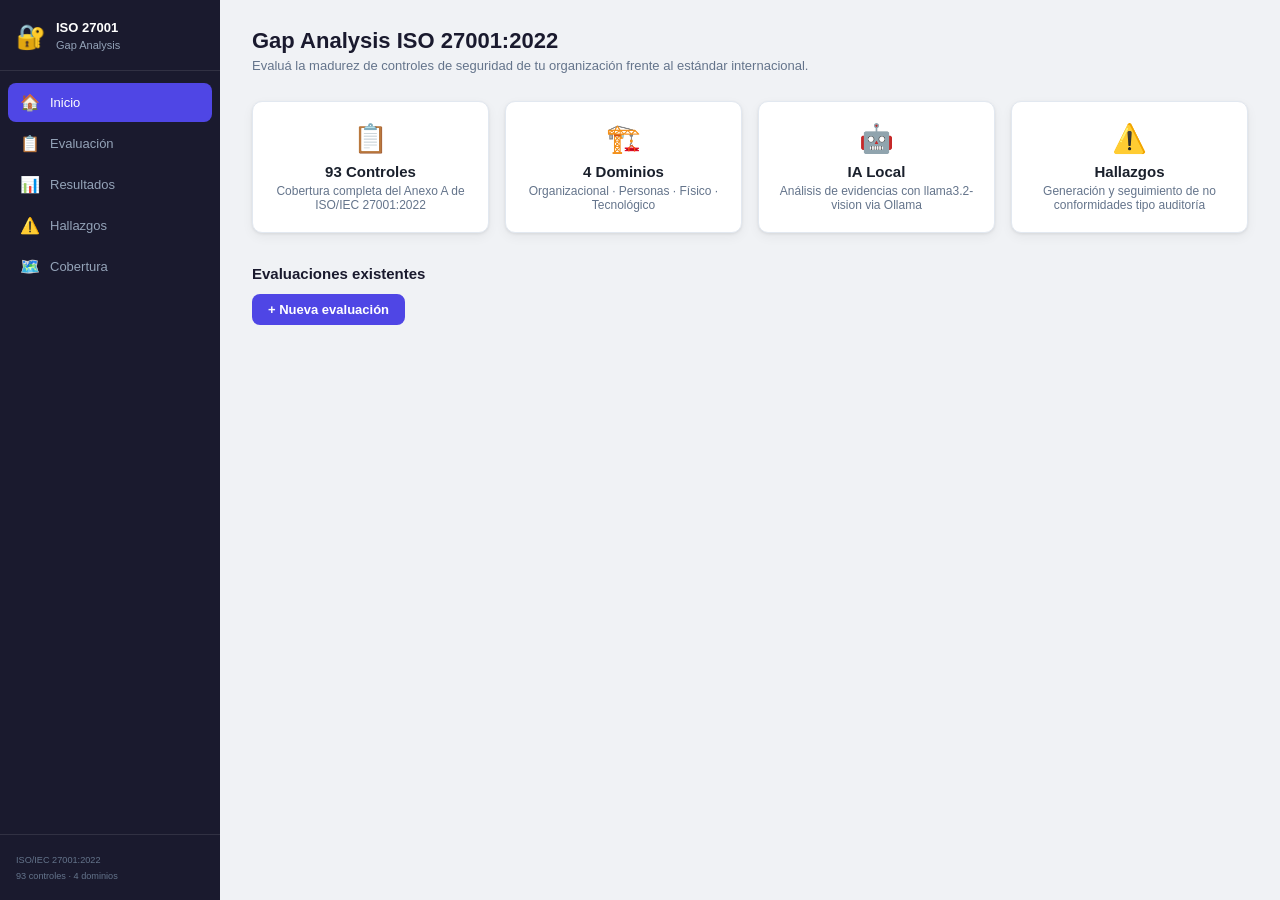
==== static/index.html @ 7e8574f6 "feat: ISO 27001 opcional, fix mapeo frameworks y evidencia_requerida PCI DSS - ISO 27001 ahora es op" ====
<!DOCTYPE html>
<html lang="es">
<head>
  <meta charset="UTF-8" />
  <meta name="viewport" content="width=device-width, initial-scale=1.0" />
  <title>ISO 27001:2022 Gap Analysis</title>
  <link rel="stylesheet" href="/static/css/style.css" />
  <script src="/static/js/chart.umd.min.js"></script>
</head>
<body>

<aside class="sidebar">
  <div class="sidebar-brand">
    <span class="brand-icon">🔐</span>
    <span class="brand-text">ISO 27001<br><small>Gap Analysis</small></span>
  </div>
  <nav class="sidebar-nav">
    <a href="#" class="nav-item active" data-view="home"><span class="nav-icon">🏠</span> Inicio</a>
    <a href="#" class="nav-item" data-view="evaluacion"><span class="nav-icon">📋</span> Evaluación</a>
    <a href="#" class="nav-item" data-view="stats"><span class="nav-icon">📊</span> Resultados</a>
    <a href="#" class="nav-item" data-view="hallazgos"><span class="nav-icon">⚠️</span> Hallazgos</a>
    <a href="#" class="nav-item" data-view="cobertura"><span class="nav-icon">🗺️</span> Cobertura</a>
  </nav>
  <div class="sidebar-footer">
    <small>ISO/IEC 27001:2022<br>93 controles · 4 dominios</small>
  </div>
</aside>

<main class="main">

  <!-- ── Home ─────────────────────────────────────────────────────────── -->
  <div id="view-home" class="view active">
    <div class="page-header">
      <h1>Gap Analysis ISO 27001:2022</h1>
      <p class="subtitle">Evaluá la madurez de controles de seguridad de tu organización frente al estándar internacional.</p>
    </div>
    <div class="card-row">
      <div class="info-card"><div class="info-icon">📋</div><div class="info-title">93 Controles</div><div class="info-desc">Cobertura completa del Anexo A de ISO/IEC 27001:2022</div></div>
      <div class="info-card"><div class="info-icon">🏗️</div><div class="info-title">4 Dominios</div><div class="info-desc">Organizacional · Personas · Físico · Tecnológico</div></div>
      <div class="info-card"><div class="info-icon">🤖</div><div class="info-title">IA Local</div><div class="info-desc">Análisis de evidencias con llama3.2-vision via Ollama</div></div>
      <div class="info-card"><div class="info-icon">⚠️</div><div class="info-title">Hallazgos</div><div class="info-desc">Generación y seguimiento de no conformidades tipo auditoría</div></div>
    </div>
    <div class="section-title">Evaluaciones existentes</div>
    <div id="lista-evaluaciones"></div>
    <button class="btn btn-primary" id="btn-nueva">+ Nueva evaluación</button>

    <div id="modal-nueva" class="modal hidden">
      <div class="modal-box">
        <h2>Nueva evaluación</h2>
        <label>Nombre de la evaluación</label>
        <input type="text" id="inp-nombre" placeholder="Ej: Evaluación inicial Q1 2025" />
        <label>Empresa / Organización</label>
        <input type="text" id="inp-empresa" placeholder="Nombre de la empresa" />
        <label>Alcance (opcional)</label>
        <textarea id="inp-alcance" rows="2" placeholder="Ej: Infraestructura cloud y sistemas corporativos"></textarea>

        <label>Frameworks a auditar</label>
        <div class="fw-modal-grid" id="fw-modal-grid">
          <div class="fw-modal-card selected" data-fw="ISO27001">
            <span class="fw-modal-icon">📋</span>
            <span class="fw-modal-name">ISO 27001:2022</span>
            <span class="fw-modal-tag fw-modal-tag-opt">Opcional</span>
          </div>
          <div class="fw-modal-card" data-fw="A7777">
            <span class="fw-modal-icon">🏦</span>
            <span class="fw-modal-name">BCRA A 7777</span>
            <span class="fw-modal-tag fw-modal-tag-opt">Opcional</span>
          </div>
          <div class="fw-modal-card" data-fw="A7783">
            <span class="fw-modal-icon">🏦</span>
            <span class="fw-modal-name">BCRA A 7783</span>
            <span class="fw-modal-tag fw-modal-tag-opt">Opcional</span>
          </div>
          <div class="fw-modal-card" data-fw="PCI">
            <span class="fw-modal-icon">💳</span>
            <span class="fw-modal-name">PCI DSS v4.0</span>
            <span class="fw-modal-tag fw-modal-tag-opt">Opcional</span>
          </div>
        </div>
        <p class="fw-modal-hint">Seleccioná los frameworks que forman parte del alcance de la auditoría. Al menos uno debe estar seleccionado.</p>

        <div class="modal-actions">
          <button class="btn btn-secondary" id="btn-cancelar-modal">Cancelar</button>
          <button class="btn btn-primary" id="btn-crear">Crear</button>
        </div>
      </div>
    </div>
  </div>

  <!-- ── Evaluación ────────────────────────────────────────────────────── -->
  <div id="view-evaluacion" class="view">
    <div class="page-header row-between">
      <div>
        <h1 id="eval-titulo">Evaluación</h1>
        <p class="subtitle" id="eval-empresa"></p>
      </div>
      <div class="header-actions">
        <div class="progress-badge"><span id="progreso-pct">0%</span><span class="progress-label">completado</span></div>
        <button class="btn btn-success" id="btn-ver-stats">Ver resultados</button>
        <button class="btn btn-warning" id="btn-ver-hallazgos">⚠️ Hallazgos</button>
        <button class="btn btn-info" id="btn-ver-cobertura">🗺️ Cobertura</button>
        <button class="btn btn-outline" id="btn-pdf">📄 PDF</button>
      </div>
    </div>
    <div class="tab-bar" id="tab-bar"></div>
    <div id="controles-panel"></div>
  </div>

  <!-- ── Resultados ────────────────────────────────────────────────────── -->
  <div id="view-stats" class="view">
    <div class="page-header row-between">
      <div>
        <h1>Resultados — <span id="stats-titulo"></span></h1>
        <p class="subtitle" id="stats-empresa"></p>
      </div>
      <div class="header-actions">
        <button class="btn btn-outline" id="btn-pdf-stats">📄 PDF</button>
        <button class="btn btn-secondary" id="btn-back-eval">← Evaluación</button>
      </div>
    </div>
    <div class="stats-grid">
      <div class="stat-card accent-blue"><div class="stat-val" id="stat-madurez">—</div><div class="stat-lbl">Madurez global /5</div></div>
      <div class="stat-card accent-green"><div class="stat-val" id="stat-respondidos">—</div><div class="stat-lbl">Controles evaluados</div></div>
      <div class="stat-card accent-orange"><div class="stat-val" id="stat-brechas">—</div><div class="stat-lbl">Brechas identificadas</div></div>
      <div class="stat-card accent-purple"><div class="stat-val" id="stat-pct">—</div><div class="stat-lbl">% completitud</div></div>
    </div>
    <div class="charts-row">
      <div class="chart-card"><div class="chart-title">Madurez por dominio</div><canvas id="chart-radar"></canvas></div>
      <div class="chart-card"><div class="chart-title">Distribución por nivel</div><canvas id="chart-bar"></canvas></div>
    </div>
    <div class="section-title">Brechas críticas (madurez &lt; 3)</div>
    <div id="tabla-brechas"></div>
  </div>

  <!-- ── Hallazgos ─────────────────────────────────────────────────────── -->
  <div id="view-hallazgos" class="view">
    <div class="page-header row-between">
      <div>
        <h1>Hallazgos de Auditoría</h1>
        <p class="subtitle" id="hallazgos-empresa"></p>
      </div>
      <div class="header-actions">
        <button class="btn btn-secondary" id="btn-back-eval-h">← Evaluación</button>
      </div>
    </div>

    <!-- Filtros -->
    <div class="filtros-bar">
      <select id="filtro-estado" class="filtro-select">
        <option value="">Todos los estados</option>
        <option value="abierto">Abierto</option>
        <option value="en_proceso">En proceso</option>
        <option value="resuelto">Resuelto</option>
        <option value="verificado">Verificado</option>
      </select>
      <select id="filtro-severidad" class="filtro-select">
        <option value="">Todas las severidades</option>
        <option value="critica">Crítica</option>
        <option value="alta">Alta</option>
        <option value="media">Media</option>
        <option value="baja">Baja</option>
      </select>
      <div id="hallazgos-counters" class="counters-row"></div>
    </div>

    <div id="lista-hallazgos"></div>
  </div>

  <!-- ── Cobertura Multi-framework ─────────────────────────────────────── -->
  <div id="view-cobertura" class="view">
    <div class="page-header row-between">
      <div>
        <h1>Cobertura Multi-framework</h1>
        <p class="subtitle" id="cobertura-empresa">Seleccioná una evaluación para ver la cobertura estimada.</p>
      </div>
      <div class="header-actions">
        <button class="btn btn-secondary" id="btn-back-eval-cob">← Evaluación</button>
      </div>
    </div>

    <div id="cobertura-sin-eval" class="empty-state">
      <div class="empty-icon">🗺️</div>
      <div>Abrí una evaluación ISO 27001 primero para ver cómo se mapea a otros frameworks.</div>
    </div>

    <div id="cobertura-contenido" class="hidden">
      <!-- Selector de framework -->
      <div class="fw-selector">
        <button class="btn btn-fw active" data-fw="A7777" onclick="seleccionarFramework('A7777')">
          🏦 BCRA A 7777
        </button>
        <button class="btn btn-fw" data-fw="A7783" onclick="seleccionarFramework('A7783')">
          🏦 BCRA A 7783
        </button>
        <button class="btn btn-fw" data-fw="PCI" onclick="seleccionarFramework('PCI')">
          💳 PCI DSS v4.0
        </button>
      </div>

      <!-- Resumen de cobertura -->
      <div class="cobertura-resumen" id="cobertura-resumen"></div>

      <!-- Tabla de controles por dominio -->
      <div id="cobertura-dominios"></div>
    </div>
  </div>

</main>

<!-- Modal Hallazgo -->
<div id="modal-hallazgo" class="modal hidden">
  <div class="modal-box modal-lg">
    <h2 id="modal-hallazgo-titulo">Hallazgo de Auditoría</h2>
    <input type="hidden" id="h-id" />
    <input type="hidden" id="h-eval-id" />
    <input type="hidden" id="h-ctrl-id" />
    <input type="hidden" id="h-ev-id" />

    <div class="form-row">
      <div class="form-col">
        <label>Control</label>
        <input type="text" id="h-control" readonly class="input-readonly" />
      </div>
      <div class="form-col">
        <label>Framework</label>
        <input type="text" id="h-framework" value="ISO27001" readonly class="input-readonly" />
      </div>
    </div>

    <div class="form-row">
      <div class="form-col">
        <label>Tipo</label>
        <select id="h-tipo">
          <option value="no_conformidad">No Conformidad</option>
          <option value="observacion">Observación</option>
          <option value="oportunidad">Oportunidad de mejora</option>
        </select>
      </div>
      <div class="form-col">
        <label>Severidad</label>
        <select id="h-severidad">
          <option value="critica">🔴 Crítica</option>
          <option value="alta">🟠 Alta</option>
          <option value="media" selected>🟡 Media</option>
          <option value="baja">🟢 Baja</option>
        </select>
      </div>
      <div class="form-col">
        <label>Estado</label>
        <select id="h-estado">
          <option value="abierto">Abierto</option>
          <option value="en_proceso">En proceso</option>
          <option value="resuelto">Resuelto</option>
          <option value="verificado">Verificado</option>
        </select>
      </div>
    </div>

    <label>Título del hallazgo</label>
    <input type="text" id="h-titulo" placeholder="Ej: Ausencia de política de control de acceso documentada" />

    <label>Descripción detallada</label>
    <textarea id="h-descripcion" rows="3" placeholder="Descripción del hallazgo para el informe de auditoría..."></textarea>

    <div class="section-divider">Asignación y plan de acción</div>

    <div class="form-row">
      <div class="form-col">
        <label>Responsable</label>
        <input type="text" id="h-resp-nombre" placeholder="Nombre y apellido" />
      </div>
      <div class="form-col">
        <label>Email</label>
        <input type="email" id="h-resp-email" placeholder="responsable@empresa.com" />
      </div>
      <div class="form-col">
        <label>Fecha límite</label>
        <input type="date" id="h-fecha" />
      </div>
    </div>

    <label>Plan de acción</label>
    <textarea id="h-plan" rows="3" placeholder="Describí los pasos concretos para remediar este hallazgo..."></textarea>

    <div class="modal-actions">
      <button class="btn btn-secondary" id="btn-cancel-hallazgo">Cancelar</button>
      <button class="btn btn-primary" id="btn-save-hallazgo">Guardar hallazgo</button>
    </div>
  </div>
</div>

<script src="/static/js/app.js"></script>
<script src="/static/js/hallazgos.js"></script>
<script src="/static/js/evidencias.js"></script>
<script src="/static/js/cobertura.js"></script>
</body>
</html>
---- static/css/style.css ----
/* ── Utilities ────────────────────────────────────────────────────── */
.hidden { display: none !important; }

/* ── Reset & base ─────────────────────────────────────────────────── */
*, *::before, *::after { box-sizing: border-box; margin: 0; padding: 0; }

:root {
  --sidebar-w: 220px;
  --bg: #f0f2f5;
  --surface: #ffffff;
  --surface2: #f8f9fa;
  --border: #e2e8f0;
  --text: #1a202c;
  --text-muted: #64748b;
  --primary: #1a1a2e;
  --primary-light: #16213e;
  --accent: #4f46e5;
  --accent-hover: #4338ca;
  --success: #059669;
  --warning: #d97706;
  --danger: #dc2626;
  --radius: 10px;
  --shadow: 0 1px 3px rgba(0,0,0,.08), 0 4px 12px rgba(0,0,0,.05);
}

body {
  font-family: -apple-system, BlinkMacSystemFont, "Segoe UI", Roboto, sans-serif;
  background: var(--bg);
  color: var(--text);
  display: flex;
  min-height: 100vh;
  font-size: 14px;
}

/* ── Sidebar ──────────────────────────────────────────────────────── */
.sidebar {
  width: var(--sidebar-w);
  background: var(--primary);
  color: #e2e8f0;
  display: flex;
  flex-direction: column;
  position: fixed;
  top: 0; left: 0; bottom: 0;
  z-index: 100;
}

.sidebar-brand {
  display: flex;
  align-items: center;
  gap: 10px;
  padding: 20px 16px 16px;
  border-bottom: 1px solid rgba(255,255,255,.1);
}
.brand-icon { font-size: 24px; }
.brand-text { font-size: 13px; font-weight: 700; line-height: 1.3; color: #fff; }
.brand-text small { font-weight: 400; color: #94a3b8; font-size: 11px; }

.sidebar-nav { flex: 1; padding: 12px 8px; }
.nav-item {
  display: flex;
  align-items: center;
  gap: 10px;
  padding: 10px 12px;
  border-radius: 8px;
  color: #94a3b8;
  text-decoration: none;
  font-size: 13px;
  font-weight: 500;
  transition: background .15s, color .15s;
  margin-bottom: 2px;
}
.nav-item:hover { background: rgba(255,255,255,.08); color: #e2e8f0; }
.nav-item.active { background: var(--accent); color: #fff; }
.nav-icon { font-size: 16px; width: 20px; text-align: center; }

.sidebar-footer {
  padding: 16px;
  border-top: 1px solid rgba(255,255,255,.1);
  color: #64748b;
  font-size: 11px;
  line-height: 1.5;
}

/* ── Main ─────────────────────────────────────────────────────────── */
.main {
  margin-left: var(--sidebar-w);
  flex: 1;
  padding: 28px 32px;
  min-height: 100vh;
}

/* ── Views ────────────────────────────────────────────────────────── */
.view { display: none; }
.view.active { display: block; }

/* ── Page header ──────────────────────────────────────────────────── */
.page-header { margin-bottom: 28px; }
.page-header h1 { font-size: 22px; font-weight: 700; color: var(--primary); }
.subtitle { color: var(--text-muted); margin-top: 4px; font-size: 13px; }

.row-between { display: flex; justify-content: space-between; align-items: flex-start; gap: 16px; }
.header-actions { display: flex; align-items: center; gap: 10px; flex-shrink: 0; }

/* ── Buttons ──────────────────────────────────────────────────────── */
.btn {
  padding: 8px 16px;
  border-radius: 8px;
  border: none;
  cursor: pointer;
  font-size: 13px;
  font-weight: 600;
  transition: background .15s, transform .1s, box-shadow .15s;
  display: inline-flex;
  align-items: center;
  gap: 6px;
}
.btn:hover { transform: translateY(-1px); }
.btn-primary { background: var(--accent); color: #fff; }
.btn-primary:hover { background: var(--accent-hover); box-shadow: 0 4px 12px rgba(79,70,229,.3); }
.btn-success { background: var(--success); color: #fff; }
.btn-success:hover { background: #047857; }
.btn-secondary { background: var(--surface2); color: var(--text); border: 1px solid var(--border); }
.btn-secondary:hover { background: var(--border); }
.btn-outline { background: transparent; color: var(--accent); border: 1.5px solid var(--accent); }
.btn-outline:hover { background: rgba(79,70,229,.06); }
.btn-danger { background: var(--danger); color: #fff; }

/* ── Cards ────────────────────────────────────────────────────────── */
.card-row {
  display: grid;
  grid-template-columns: repeat(4, 1fr);
  gap: 16px;
  margin-bottom: 32px;
}
.info-card {
  background: var(--surface);
  border-radius: var(--radius);
  padding: 20px;
  box-shadow: var(--shadow);
  text-align: center;
  border: 1px solid var(--border);
}
.info-icon { font-size: 28px; margin-bottom: 8px; }
.info-title { font-weight: 700; font-size: 15px; margin-bottom: 4px; }
.info-desc { color: var(--text-muted); font-size: 12px; }

/* ── Evaluaciones lista ───────────────────────────────────────────── */
.section-title {
  font-size: 15px;
  font-weight: 700;
  color: var(--primary);
  margin-bottom: 12px;
  margin-top: 4px;
}

.eval-list { display: flex; flex-direction: column; gap: 10px; margin-bottom: 20px; }
.eval-item {
  background: var(--surface);
  border: 1px solid var(--border);
  border-radius: var(--radius);
  padding: 16px 20px;
  display: flex;
  align-items: center;
  justify-content: space-between;
  box-shadow: var(--shadow);
  transition: border-color .15s;
  cursor: pointer;
}
.eval-item:hover { border-color: var(--accent); }
.eval-info { flex: 1; }
.eval-nombre { font-weight: 700; font-size: 15px; }
.eval-meta { color: var(--text-muted); font-size: 12px; margin-top: 2px; }
.eval-actions { display: flex; gap: 8px; }

.eval-fw-badges { display: flex; flex-wrap: wrap; gap: 5px; margin-top: 7px; }
.eval-fw-badge {
  font-size: 11px;
  padding: 2px 8px;
  border-radius: 20px;
  background: #eff6ff;
  color: #1d4ed8;
  border: 1px solid #bfdbfe;
  font-weight: 500;
  white-space: nowrap;
}

.empty-state {
  text-align: center;
  padding: 48px;
  color: var(--text-muted);
  background: var(--surface);
  border-radius: var(--radius);
  border: 1px dashed var(--border);
  margin-bottom: 20px;
}
.empty-icon { font-size: 40px; margin-bottom: 12px; }

/* ── Modal ────────────────────────────────────────────────────────── */
.modal {
  position: fixed; inset: 0;
  background: rgba(0,0,0,.5);
  display: flex; align-items: center; justify-content: center;
  z-index: 200;
}
.modal.hidden { display: none; }
.modal-box {
  background: var(--surface);
  border-radius: 14px;
  padding: 32px;
  width: 100%;
  max-width: 560px;
  box-shadow: 0 20px 60px rgba(0,0,0,.2);
}
.modal-box h2 { font-size: 18px; margin-bottom: 20px; color: var(--primary); }
.modal-box label { display: block; font-size: 12px; font-weight: 600; color: var(--text-muted); margin-bottom: 4px; margin-top: 14px; text-transform: uppercase; letter-spacing: .5px; }
.modal-box input, .modal-box textarea {
  width: 100%;
  padding: 10px 12px;
  border: 1.5px solid var(--border);
  border-radius: 8px;
  font-size: 14px;
  color: var(--text);
  background: var(--surface);
  outline: none;
  transition: border-color .15s;
  resize: vertical;
}
.modal-box input:focus, .modal-box textarea:focus { border-color: var(--accent); }
.modal-actions { display: flex; gap: 10px; justify-content: flex-end; margin-top: 24px; }

/* ── Framework cards en el modal ─────────────────────────────────── */
.fw-modal-grid {
  display: grid;
  grid-template-columns: repeat(4, 1fr);
  gap: 10px;
  margin-top: 8px;
}
.fw-modal-card {
  display: flex;
  flex-direction: column;
  align-items: center;
  gap: 5px;
  padding: 12px 8px;
  border: 2px solid var(--border);
  border-radius: 10px;
  cursor: pointer;
  text-align: center;
  transition: border-color .15s, background .15s, box-shadow .15s;
  user-select: none;
  background: var(--surface2);
}
.fw-modal-card:hover:not(.locked) {
  border-color: var(--accent);
  background: #eff6ff;
}
.fw-modal-card.selected {
  border-color: var(--accent);
  background: #eff6ff;
  box-shadow: 0 0 0 3px rgba(79,70,229,.12);
}
.fw-modal-card.locked {
  cursor: default;
  opacity: .85;
}
.fw-modal-icon { font-size: 22px; line-height: 1; }
.fw-modal-name { font-size: 11px; font-weight: 700; color: var(--text); line-height: 1.3; }
.fw-modal-tag {
  font-size: 9px;
  font-weight: 700;
  text-transform: uppercase;
  letter-spacing: .4px;
  padding: 1px 6px;
  border-radius: 20px;
  background: var(--accent);
  color: #fff;
}
.fw-modal-tag-opt {
  background: transparent;
  color: var(--text-muted);
  border: 1px solid var(--border);
}
.fw-modal-card.selected .fw-modal-tag-opt {
  background: var(--accent);
  color: #fff;
  border-color: transparent;
}
.fw-modal-hint {
  font-size: 11px;
  color: var(--text-muted);
  margin-top: 8px;
  margin-bottom: 0;
}

/* ── Tabs ─────────────────────────────────────────────────────────── */
.tab-bar {
  display: flex;
  gap: 4px;
  background: var(--surface);
  border: 1px solid var(--border);
  border-radius: 10px;
  padding: 4px;
  margin-bottom: 20px;
  box-shadow: var(--shadow);
}
.tab {
  flex: 1;
  padding: 10px 8px;
  border-radius: 7px;
  border: none;
  background: transparent;
  cursor: pointer;
  font-size: 12px;
  font-weight: 600;
  color: var(--text-muted);
  transition: background .15s, color .15s;
  text-align: center;
  line-height: 1.3;
}
.tab:hover { background: var(--bg); color: var(--text); }
.tab.active { background: var(--accent); color: #fff; box-shadow: 0 2px 8px rgba(79,70,229,.3); }
.tab .tab-count { display: block; font-size: 10px; font-weight: 400; opacity: .8; margin-top: 2px; }

/* ── Controles panel ──────────────────────────────────────────────── */
.controles-list { display: flex; flex-direction: column; gap: 10px; }

.control-card {
  background: var(--surface);
  border: 1px solid var(--border);
  border-radius: var(--radius);
  padding: 16px 20px;
  box-shadow: var(--shadow);
  transition: border-color .15s;
}
.control-card.evaluated { border-left: 4px solid var(--accent); }
.control-card.gap { border-left: 4px solid var(--danger); }
.control-card.ok { border-left: 4px solid var(--success); }

.control-header { display: flex; align-items: flex-start; gap: 12px; }
.control-id {
  background: var(--primary);
  color: #fff;
  border-radius: 6px;
  padding: 3px 8px;
  font-size: 11px;
  font-weight: 700;
  white-space: nowrap;
  flex-shrink: 0;
  margin-top: 2px;
}
.control-info { flex: 1; }
.control-nombre { font-weight: 700; font-size: 14px; margin-bottom: 3px; }
.control-desc { color: var(--text-muted); font-size: 12px; line-height: 1.5; }

.control-body { margin-top: 14px; display: flex; align-items: center; gap: 16px; flex-wrap: wrap; }

.aplica-toggle { display: flex; align-items: center; gap: 6px; font-size: 12px; color: var(--text-muted); }
.aplica-toggle input[type=checkbox] { width: 15px; height: 15px; cursor: pointer; accent-color: var(--accent); }

/* Madurez selector */
.madurez-selector { display: flex; gap: 6px; flex-wrap: wrap; }
.nivel-btn {
  width: 36px; height: 36px;
  border-radius: 8px;
  border: 2px solid var(--border);
  background: var(--surface2);
  cursor: pointer;
  font-size: 13px;
  font-weight: 700;
  color: var(--text-muted);
  transition: all .15s;
  display: flex; align-items: center; justify-content: center;
}
.nivel-btn:hover { border-color: var(--accent); color: var(--accent); }
.nivel-btn.sel-0 { border-color: #dc2626; background: #dc2626; color: #fff; }
.nivel-btn.sel-1 { border-color: #ea580c; background: #ea580c; color: #fff; }
.nivel-btn.sel-2 { border-color: #d97706; background: #d97706; color: #fff; }
.nivel-btn.sel-3 { border-color: #ca8a04; background: #ca8a04; color: #fff; }
.nivel-btn.sel-4 { border-color: #16a34a; background: #16a34a; color: #fff; }
.nivel-btn.sel-5 { border-color: #059669; background: #059669; color: #fff; }

.nivel-label {
  font-size: 11px;
  color: var(--text-muted);
  padding: 2px 8px;
  background: var(--surface2);
  border-radius: 20px;
  border: 1px solid var(--border);
  white-space: nowrap;
}

.control-comment {
  width: 100%;
  margin-top: 10px;
  padding: 8px 12px;
  border: 1.5px solid var(--border);
  border-radius: 8px;
  font-size: 12px;
  color: var(--text);
  background: var(--surface);
  resize: vertical;
  outline: none;
  transition: border-color .15s;
  min-height: 60px;
  display: none;
}
.control-comment.visible { display: block; }
.control-comment:focus { border-color: var(--accent); }

.btn-comment {
  font-size: 11px;
  padding: 4px 10px;
  border-radius: 6px;
  border: 1px solid var(--border);
  background: transparent;
  color: var(--text-muted);
  cursor: pointer;
  transition: all .15s;
}
.btn-comment:hover { border-color: var(--accent); color: var(--accent); }

/* ── Progress badge ───────────────────────────────────────────────── */
.progress-badge {
  background: var(--surface);
  border: 1px solid var(--border);
  border-radius: 8px;
  padding: 6px 14px;
  display: flex;
  align-items: center;
  gap: 6px;
  font-size: 14px;
  font-weight: 700;
  color: var(--accent);
}
.progress-label { font-size: 11px; font-weight: 400; color: var(--text-muted); }

/* ── Stats ────────────────────────────────────────────────────────── */
.stats-grid {
  display: grid;
  grid-template-columns: repeat(4, 1fr);
  gap: 16px;
  margin-bottom: 28px;
}
.stat-card {
  background: var(--surface);
  border-radius: var(--radius);
  padding: 20px;
  box-shadow: var(--shadow);
  border: 1px solid var(--border);
  text-align: center;
  border-top: 4px solid transparent;
}
.accent-blue  { border-top-color: #4f46e5; }
.accent-green { border-top-color: #059669; }
.accent-orange{ border-top-color: #d97706; }
.accent-purple{ border-top-color: #7c3aed; }

.stat-val { font-size: 32px; font-weight: 800; color: var(--primary); line-height: 1; }
.stat-lbl { font-size: 12px; color: var(--text-muted); margin-top: 6px; }

.charts-row {
  display: grid;
  grid-template-columns: 1fr 1fr;
  gap: 20px;
  margin-bottom: 28px;
}
.chart-card {
  background: var(--surface);
  border-radius: var(--radius);
  padding: 20px;
  box-shadow: var(--shadow);
  border: 1px solid var(--border);
}
.chart-title { font-weight: 700; font-size: 14px; margin-bottom: 16px; color: var(--primary); }

/* ── Tabla brechas ────────────────────────────────────────────────── */
.brechas-table {
  width: 100%;
  border-collapse: collapse;
  background: var(--surface);
  border-radius: var(--radius);
  overflow: hidden;
  box-shadow: var(--shadow);
  border: 1px solid var(--border);
}
.brechas-table th {
  background: var(--primary);
  color: #fff;
  padding: 12px 14px;
  text-align: left;
  font-size: 12px;
  font-weight: 600;
  text-transform: uppercase;
  letter-spacing: .5px;
}
.brechas-table td {
  padding: 10px 14px;
  font-size: 12px;
  border-bottom: 1px solid var(--border);
  vertical-align: middle;
}
.brechas-table tr:last-child td { border-bottom: none; }
.brechas-table tr:nth-child(even) td { background: var(--surface2); }

.badge {
  display: inline-block;
  padding: 3px 10px;
  border-radius: 20px;
  font-size: 11px;
  font-weight: 700;
}
.badge-critica  { background: #fee2e2; color: #dc2626; }
.badge-alta     { background: #ffedd5; color: #ea580c; }
.badge-media    { background: #fef9c3; color: #ca8a04; }

.madurez-pip {
  display: inline-flex;
  align-items: center;
  gap: 4px;
  font-weight: 700;
  font-size: 13px;
}
.pip {
  width: 10px; height: 10px;
  border-radius: 50%;
  display: inline-block;
}
.pip-0,.pip-1 { background: #dc2626; }
.pip-2        { background: #d97706; }
.pip-3        { background: #ca8a04; }
.pip-4        { background: #16a34a; }
.pip-5        { background: #059669; }

/* ── Botones extra ────────────────────────────────────────────────── */
.btn-warning { background: var(--warning); color: #fff; }
.btn-warning:hover { background: #b45309; }
.btn-ai { background: #7c3aed; color: #fff; }
.btn-ai:hover { background: #6d28d9; }
.btn-sm { padding: 5px 10px; font-size: 12px; }

/* ── Hallazgos ────────────────────────────────────────────────────── */
.filtros-bar {
  display: flex;
  align-items: center;
  gap: 12px;
  margin-bottom: 20px;
  flex-wrap: wrap;
}
.filtro-select {
  padding: 7px 12px;
  border: 1.5px solid var(--border);
  border-radius: 8px;
  font-size: 13px;
  color: var(--text);
  background: var(--surface);
  outline: none;
  cursor: pointer;
}
.filtro-select:focus { border-color: var(--accent); }

.counters-row { display: flex; gap: 8px; flex-wrap: wrap; }
.counter-chip {
  padding: 3px 10px;
  border-radius: 20px;
  font-size: 12px;
  border: 1px solid transparent;
}

.hallazgo-card {
  background: var(--surface);
  border-radius: var(--radius);
  border: 1px solid var(--border);
  border-left: 5px solid var(--border);
  padding: 16px 20px;
  margin-bottom: 12px;
  box-shadow: var(--shadow);
}
.hallazgo-card.sev-critica { border-left-color: #dc2626; }
.hallazgo-card.sev-alta    { border-left-color: #ea580c; }
.hallazgo-card.sev-media   { border-left-color: #d97706; }
.hallazgo-card.sev-baja    { border-left-color: #16a34a; }

.hallazgo-header { display: flex; justify-content: space-between; align-items: center; margin-bottom: 10px; flex-wrap: wrap; gap: 8px; }
.hallazgo-meta   { display: flex; gap: 6px; flex-wrap: wrap; }
.hallazgo-actions { display: flex; align-items: center; gap: 8px; }
.hallazgo-titulo { font-weight: 700; font-size: 15px; margin-bottom: 6px; }
.hallazgo-desc   { font-size: 13px; color: var(--text-muted); margin-bottom: 10px; line-height: 1.5; }

.badge-tipo { background: #e0e7ff; color: #3730a3; padding: 3px 9px; border-radius: 20px; font-size: 11px; font-weight: 600; }
.badge-sev  { padding: 3px 9px; border-radius: 20px; font-size: 11px; font-weight: 600; }
.badge-sev.sev-critica { background: #fee2e2; color: #dc2626; }
.badge-sev.sev-alta    { background: #ffedd5; color: #ea580c; }
.badge-sev.sev-media   { background: #fef3c7; color: #d97706; }
.badge-sev.sev-baja    { background: #dcfce7; color: #16a34a; }
.badge-ctrl { background: var(--primary); color: #fff; padding: 3px 9px; border-radius: 20px; font-size: 11px; font-weight: 700; }

.estado-tag { padding: 3px 10px; border-radius: 20px; font-size: 11px; font-weight: 700; }
.estado-abierto  { background: #fee2e2; color: #dc2626; border: 1px solid #fca5a5; }
.estado-proceso  { background: #fef3c7; color: #d97706; border: 1px solid #fcd34d; }
.estado-resuelto { background: #dcfce7; color: #16a34a; border: 1px solid #86efac; }
.estado-verificado { background: #e0e7ff; color: #4f46e5; border: 1px solid #a5b4fc; }

.hallazgo-footer { display: flex; gap: 16px; font-size: 12px; color: var(--text-muted); margin-bottom: 8px; flex-wrap: wrap; }
.footer-item { display: flex; align-items: center; gap: 4px; }

.plan-accion { background: var(--surface2); border: 1px solid var(--border); border-radius: 8px; padding: 10px 14px; margin-bottom: 10px; }
.plan-label  { font-size: 11px; font-weight: 700; color: var(--text-muted); text-transform: uppercase; letter-spacing: .5px; display: block; margin-bottom: 4px; }
.plan-text   { font-size: 13px; color: var(--text); line-height: 1.5; white-space: pre-wrap; }

.estado-row { display: flex; gap: 6px; flex-wrap: wrap; margin-top: 8px; }
.btn-estado {
  padding: 4px 12px; border-radius: 20px; border: 1.5px solid var(--border);
  background: transparent; cursor: pointer; font-size: 11px; font-weight: 600;
  color: var(--text-muted); transition: all .15s;
}
.btn-estado:hover { border-color: var(--accent); color: var(--accent); }
.btn-estado.active-estado { background: var(--accent); color: #fff; border-color: var(--accent); }

.btn-icon { background: transparent; border: none; cursor: pointer; font-size: 16px; padding: 2px 4px; border-radius: 4px; transition: background .15s; }
.btn-icon:hover { background: var(--surface2); }
.btn-icon.danger:hover { background: #fee2e2; }

/* ── Modal grande ─────────────────────────────────────────────────── */
.modal-lg { max-width: 680px; }
.form-row { display: grid; grid-template-columns: repeat(auto-fit, minmax(180px, 1fr)); gap: 12px; margin-bottom: 4px; }
.form-col { display: flex; flex-direction: column; }
.form-col label { font-size: 12px; font-weight: 600; color: var(--text-muted); margin-bottom: 4px; text-transform: uppercase; letter-spacing: .5px; }
.form-col input, .form-col select { padding: 9px 12px; border: 1.5px solid var(--border); border-radius: 8px; font-size: 13px; outline: none; }
.form-col input:focus, .form-col select:focus { border-color: var(--accent); }
.input-readonly { background: var(--surface2); color: var(--text-muted); }
.section-divider { font-size: 12px; font-weight: 700; color: var(--text-muted); text-transform: uppercase; letter-spacing: .5px; border-bottom: 1px solid var(--border); padding-bottom: 6px; margin: 16px 0 12px; }

/* ── Evidencias ───────────────────────────────────────────────────── */
.evidencia-section { margin-top: 14px; border-top: 1px solid var(--border); padding-top: 10px; }

.ev-toggle { font-size: 12px; font-weight: 600; color: var(--accent); cursor: pointer; display: flex; align-items: center; gap: 4px; user-select: none; }
.ev-toggle:hover { text-decoration: underline; }
.ev-toggle-arrow { font-size: 10px; }

.ev-body { margin-top: 10px; }
.ev-body.hidden { display: none; }

.upload-zone {
  border: 2px dashed var(--border);
  border-radius: 8px;
  padding: 14px;
  text-align: center;
  cursor: pointer;
  transition: border-color .15s, background .15s;
  margin-bottom: 10px;
  position: relative;
}
.upload-zone:hover, .upload-zone.drag-over { border-color: var(--accent); background: rgba(79,70,229,.04); }
.upload-zone.drag-over { background: rgba(79,70,229,.08); }
.upload-hint { font-size: 12px; color: var(--text-muted); }
.uploading { font-size: 12px; color: var(--accent); }
.upload-input { position: absolute; inset: 0; opacity: 0; width: 100%; height: 100%; cursor: pointer; }

.ev-panel { display: flex; flex-direction: column; gap: 8px; }
.ev-empty { font-size: 12px; color: var(--text-muted); }

.ev-item { background: var(--surface2); border: 1px solid var(--border); border-radius: 8px; padding: 10px 14px; }
.ev-header { display: flex; align-items: center; gap: 8px; flex-wrap: wrap; margin-bottom: 6px; }
.ev-filename { font-size: 12px; font-weight: 600; flex: 1; }
.ev-veredicto { font-size: 11px; font-weight: 700; padding: 2px 8px; border-radius: 20px; white-space: nowrap; }
.ev-btns { display: flex; gap: 6px; }

.v-cumple    .ev-veredicto, .ev-veredicto.v-cumple    { background: #dcfce7; color: #16a34a; }
.v-parcial   .ev-veredicto, .ev-veredicto.v-parcial   { background: #fef3c7; color: #d97706; }
.v-nocumple  .ev-veredicto, .ev-veredicto.v-nocumple  { background: #fee2e2; color: #dc2626; }
.v-pendiente .ev-veredicto, .ev-veredicto.v-pendiente { background: #f1f5f9; color: #64748b; }

.analisis-box { margin-top: 8px; padding: 12px; border-radius: 8px; border: 1px solid var(--border); font-size: 12px; }
.v-cumple   .analisis-box, .analisis-box.v-cumple   { border-color: #86efac; background: #f0fdf4; }
.v-parcial  .analisis-box, .analisis-box.v-parcial  { border-color: #fcd34d; background: #fffbeb; }
.v-nocumple .analisis-box, .analisis-box.v-nocumple { border-color: #fca5a5; background: #fef2f2; }

.analisis-resumen { font-weight: 600; margin-bottom: 8px; font-size: 13px; }
.analisis-section { margin-bottom: 6px; }
.analisis-lbl { font-weight: 700; display: block; margin-bottom: 3px; }
.analisis-box ul { padding-left: 16px; }
.analisis-box li { margin-bottom: 2px; line-height: 1.4; }
.analisis-box p  { line-height: 1.4; }

.hallazgo-sugerido { margin-top: 10px; padding: 10px 12px; background: #fffbeb; border: 1px solid #fcd34d; border-radius: 8px; }
.hs-label  { font-size: 11px; font-weight: 700; color: #d97706; display: block; margin-bottom: 4px; }
.hs-titulo { font-size: 13px; font-weight: 600; margin-bottom: 8px; }

/* ── Cobertura Multi-framework ────────────────────────────────────── */
.fw-selector { display: flex; gap: 12px; margin-bottom: 24px; }
.btn-fw {
  padding: 10px 22px; border-radius: 8px; border: 2px solid var(--border);
  background: var(--surface); color: var(--text); font-weight: 600;
  cursor: pointer; font-size: 14px; transition: all .18s;
}
.btn-fw:hover { border-color: var(--primary); color: var(--primary); }
.btn-fw.active { background: var(--primary); color: #fff; border-color: var(--primary); }
.btn-info { background: #0ea5e9; color: #fff; }
.btn-info:hover { background: #0284c7; }

.cob-resumen-header {
  display: flex; align-items: center; gap: 12px;
  margin-bottom: 16px;
}
.fw-badge {
  display: inline-block; padding: 6px 14px; border-radius: 20px;
  background: #eff6ff; color: #1d4ed8; font-weight: 700; font-size: 14px;
}
.cob-subtitle { color: var(--muted); font-size: 13px; }

.cob-stats-row {
  display: grid; grid-template-columns: repeat(4, 1fr); gap: 16px;
  margin-bottom: 28px;
}
.cob-stat {
  background: var(--surface); border: 1px solid var(--border);
  border-radius: 12px; padding: 18px 16px; text-align: center;
}
.cob-stat-warn { border-color: #fca5a5; background: #fff5f5; }
.cob-stat-val { font-size: 28px; font-weight: 800; color: var(--primary); line-height: 1; margin-bottom: 6px; }
.cob-stat-warn .cob-stat-val { color: #dc2626; }
.cob-stat-lbl { font-size: 12px; color: var(--muted); }

/* Dominios accordion */
.cob-dominio {
  background: var(--surface); border: 1px solid var(--border);
  border-radius: 12px; margin-bottom: 12px;
  /* overflow:hidden eliminado — cortaba los dropdowns de evidencia absolutos */
}
.cob-dominio-header {
  display: flex; align-items: center; justify-content: space-between;
  padding: 14px 18px; cursor: pointer;
  transition: background .15s;
}
.cob-dominio-header:hover { background: var(--surface2); }
.cob-dominio-info { display: flex; align-items: center; gap: 12px; }
.cob-dominio-id {
  font-size: 11px; font-weight: 700; padding: 3px 8px;
  background: #eff6ff; color: #1d4ed8; border-radius: 6px; white-space: nowrap;
}
.cob-dominio-nombre { font-weight: 600; font-size: 14px; }
.cob-dominio-sub { font-size: 12px; color: var(--muted); }
.cob-dominio-right { display: flex; align-items: center; gap: 12px; min-width: 180px; }
.cob-toggle { color: var(--muted); font-size: 14px; }
.cob-dominio-body { padding: 0 18px 16px; }

/* Barra de madurez */
.cob-bar-wrap {
  display: flex; align-items: center; gap: 8px; flex: 1; min-width: 100px;
}
.cob-bar {
  height: 8px; border-radius: 4px; min-width: 2px;
  transition: width .3s ease;
}
.cob-bar-val { font-size: 12px; font-weight: 700; color: var(--text); white-space: nowrap; }

/* Tabla de controles */
.cob-tabla {
  width: 100%; border-collapse: collapse; font-size: 13px;
  margin-top: 4px;
}
.cob-tabla th {
  text-align: left; padding: 8px 10px;
  background: var(--surface2); color: var(--muted);
  font-size: 11px; font-weight: 600; text-transform: uppercase;
  border-bottom: 1px solid var(--border);
}
.cob-tabla td {
  padding: 9px 10px; border-bottom: 1px solid var(--border);
  vertical-align: middle;
}
.cob-tabla tr:last-child td { border-bottom: none; }
.cob-tabla tr:hover td { background: var(--surface2); }

.cob-row-gap td { background: #f8fafc; color: var(--muted); }
.cob-row-critica td { background: #fff5f5; }
.cob-row-baja td { background: #fffbeb; }

.cob-ctrl-id {
  font-size: 11px; font-weight: 700; padding: 2px 7px;
  background: #f1f5f9; color: #475569; border-radius: 4px;
  white-space: nowrap;
}
.cob-ctrl-nombre { max-width: 280px; line-height: 1.4; font-weight: 500; }
.cob-referencia { font-size: 11px; color: var(--muted); max-width: 160px; }
.cob-iso-count { font-weight: 700; font-size: 12px; color: var(--primary); }
.cob-iso-tags { display: flex; flex-wrap: wrap; gap: 4px; margin-top: 4px; }
.iso-tag {
  font-size: 10px; padding: 1px 6px; border-radius: 4px;
  background: #eff6ff; color: #1d4ed8; font-weight: 600; white-space: nowrap;
}

/* ── Evidencia requerida ──────────────────────────────────────────── */
.ev-req-cell { position: relative; white-space: nowrap; }

.btn-ev-req {
  font-size: 11px;
  padding: 3px 8px;
  background: var(--surface2);
  border: 1px solid var(--border);
  border-radius: 6px;
  cursor: pointer;
  color: var(--text-secondary);
  transition: background 0.15s, color 0.15s;
}
.btn-ev-req:hover {
  background: #eff6ff;
  color: #1d4ed8;
  border-color: #93c5fd;
}

.ev-req-dropdown {
  /* Posicionado por JS via position:fixed — inmune a overflow:hidden de ancestros */
  position: fixed;
  z-index: 999;
  background: var(--surface);
  border: 1px solid var(--border);
  border-radius: 10px;
  box-shadow: 0 8px 24px rgba(0,0,0,.18);
  padding: 10px 14px;
  min-width: 320px;
  max-width: 420px;
}

.ev-req-list {
  margin: 0;
  padding-left: 16px;
  list-style: disc;
}
.ev-req-list li {
  font-size: 12px;
  color: var(--text-secondary);
  padding: 3px 0;
  line-height: 1.4;
  border-bottom: 1px dashed var(--border);
}
.ev-req-list li:last-child { border-bottom: none; }
.ev-req-empty { font-size: 12px; color: var(--text-muted, #94a3b8); }

/* ── Responsive ───────────────────────────────────────────────────── */
@media (max-width: 900px) {
  .card-row { grid-template-columns: repeat(2, 1fr); }
  .stats-grid { grid-template-columns: repeat(2, 1fr); }
  .charts-row { grid-template-columns: 1fr; }
  .cob-stats-row { grid-template-columns: repeat(2, 1fr); }
}
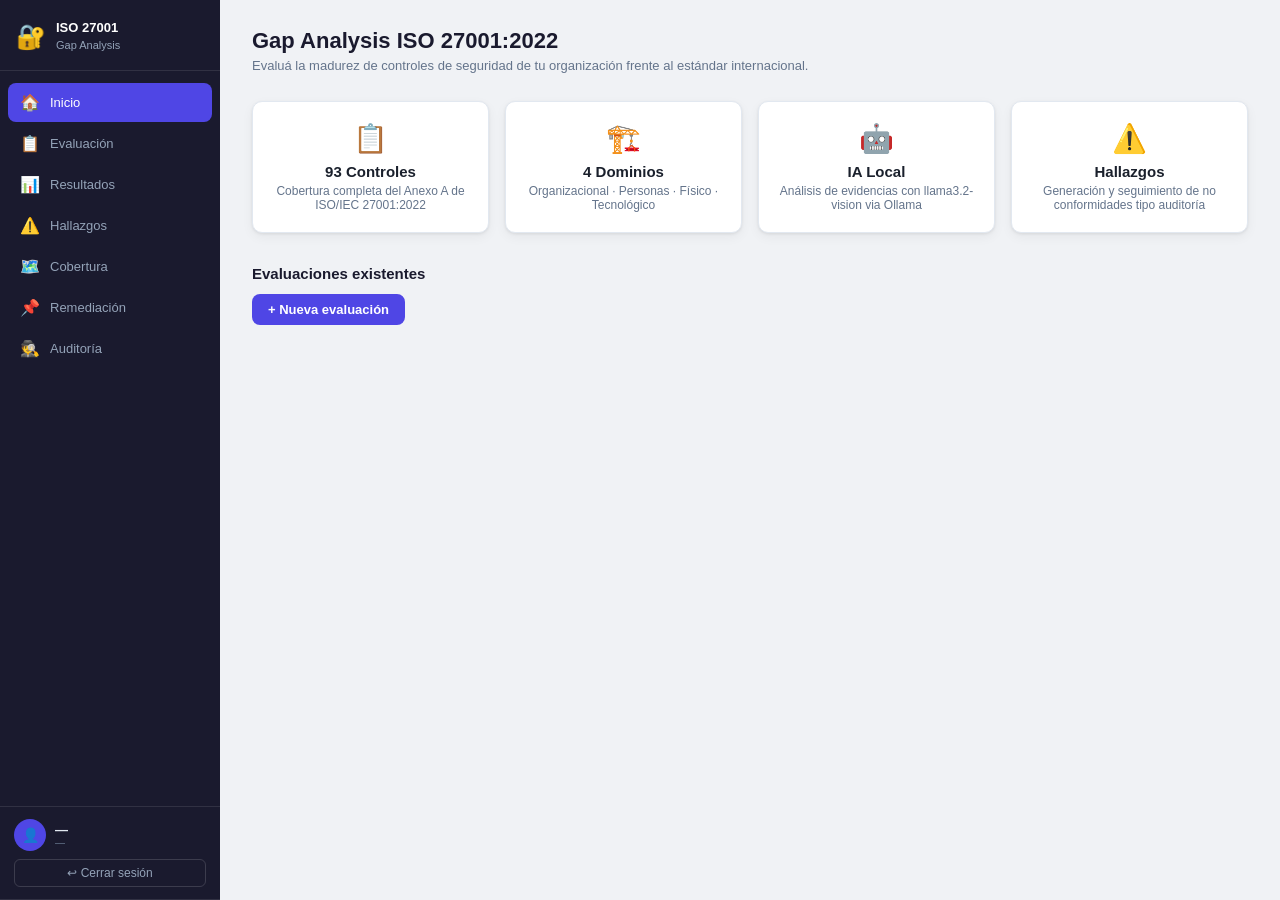
==== commit 2495ecd3: "feat: login, audit log y plan de remediación (Kanban) - Login con PBKDF2-HMAC-SHA256, sesiones con c" ====
--- a/static/index.html
+++ b/static/index.html
@@ -20,9 +20,18 @@
     <a href="#" class="nav-item" data-view="stats"><span class="nav-icon">📊</span> Resultados</a>
     <a href="#" class="nav-item" data-view="hallazgos"><span class="nav-icon">⚠️</span> Hallazgos</a>
     <a href="#" class="nav-item" data-view="cobertura"><span class="nav-icon">🗺️</span> Cobertura</a>
+    <a href="#" class="nav-item" data-view="remediacion"><span class="nav-icon">📌</span> Remediación</a>
+    <a href="#" class="nav-item" data-view="auditoria"><span class="nav-icon">🕵️</span> Auditoría</a>
   </nav>
-  <div class="sidebar-footer">
-    <small>ISO/IEC 27001:2022<br>93 controles · 4 dominios</small>
+  <div class="sidebar-user">
+    <div class="user-info-row">
+      <div class="user-avatar-icon">👤</div>
+      <div>
+        <div class="user-display-name" id="sidebar-username">—</div>
+        <div class="user-display-role" id="sidebar-role">—</div>
+      </div>
+    </div>
+    <button class="btn-logout" id="btn-logout">↩ Cerrar sesión</button>
   </div>
 </aside>
 
@@ -59,22 +68,18 @@
           <div class="fw-modal-card selected" data-fw="ISO27001">
             <span class="fw-modal-icon">📋</span>
             <span class="fw-modal-name">ISO 27001:2022</span>
-            <span class="fw-modal-tag fw-modal-tag-opt">Opcional</span>
           </div>
           <div class="fw-modal-card" data-fw="A7777">
             <span class="fw-modal-icon">🏦</span>
             <span class="fw-modal-name">BCRA A 7777</span>
-            <span class="fw-modal-tag fw-modal-tag-opt">Opcional</span>
           </div>
           <div class="fw-modal-card" data-fw="A7783">
             <span class="fw-modal-icon">🏦</span>
             <span class="fw-modal-name">BCRA A 7783</span>
-            <span class="fw-modal-tag fw-modal-tag-opt">Opcional</span>
           </div>
           <div class="fw-modal-card" data-fw="PCI">
             <span class="fw-modal-icon">💳</span>
             <span class="fw-modal-name">PCI DSS v4.0</span>
-            <span class="fw-modal-tag fw-modal-tag-opt">Opcional</span>
           </div>
         </div>
         <p class="fw-modal-hint">Seleccioná los frameworks que forman parte del alcance de la auditoría. Al menos uno debe estar seleccionado.</p>
@@ -99,6 +104,7 @@
         <button class="btn btn-success" id="btn-ver-stats">Ver resultados</button>
         <button class="btn btn-warning" id="btn-ver-hallazgos">⚠️ Hallazgos</button>
         <button class="btn btn-info" id="btn-ver-cobertura">🗺️ Cobertura</button>
+        <button class="btn btn-secondary" id="btn-ver-remediacion">📌 Remediación</button>
         <button class="btn btn-outline" id="btn-pdf">📄 PDF</button>
       </div>
     </div>
@@ -205,6 +211,50 @@
     </div>
   </div>
 
+  <!-- ── Plan de Remediación (Kanban) ─────────────────────────────────── -->
+  <div id="view-remediacion" class="view">
+    <div class="page-header row-between">
+      <div>
+        <h1>Plan de Remediación</h1>
+        <p class="subtitle" id="remediacion-empresa">Abrí una evaluación para ver el plan de remediación.</p>
+      </div>
+      <div class="header-actions">
+        <button class="btn btn-secondary" id="btn-back-eval-rem">← Evaluación</button>
+      </div>
+    </div>
+    <div id="rem-stats" class="rem-stats-bar"></div>
+    <div id="kanban-board" class="kanban-board"></div>
+  </div>
+
+  <!-- ── Auditoría ─────────────────────────────────────────────────────── -->
+  <div id="view-auditoria" class="view">
+    <div class="page-header row-between">
+      <div>
+        <h1>Log de Auditoría</h1>
+        <p class="subtitle">Registro inmutable de todas las acciones realizadas en el sistema.</p>
+      </div>
+      <div class="header-actions">
+        <button class="btn btn-secondary" id="btn-refresh-audit">🔄 Actualizar</button>
+      </div>
+    </div>
+    <div class="audit-filters">
+      <select id="audit-filtro-accion" class="filtro-select">
+        <option value="">Todas las acciones</option>
+        <option value="login">Login</option>
+        <option value="login_fallido">Login fallido</option>
+        <option value="logout">Logout</option>
+        <option value="crear_evaluacion">Crear evaluación</option>
+        <option value="eliminar_evaluacion">Eliminar evaluación</option>
+        <option value="crear_hallazgo">Crear hallazgo</option>
+        <option value="subir_evidencia">Subir evidencia</option>
+        <option value="analizar_ia">Analizar con IA</option>
+        <option value="cambiar_estado_hallazgo">Cambiar estado hallazgo</option>
+      </select>
+      <span class="audit-counter" id="audit-counter">—</span>
+    </div>
+    <div id="audit-log-tabla"></div>
+  </div>
+
 </main>
 
 <!-- Modal Hallazgo -->
@@ -293,5 +343,7 @@
 <script src="/static/js/hallazgos.js"></script>
 <script src="/static/js/evidencias.js"></script>
 <script src="/static/js/cobertura.js"></script>
+<script src="/static/js/remediacion.js"></script>
+<script src="/static/js/auditlog.js"></script>
 </body>
 </html>
--- a/static/css/style.css
+++ b/static/css/style.css
@@ -836,10 +836,355 @@
 .ev-req-list li:last-child { border-bottom: none; }
 .ev-req-empty { font-size: 12px; color: var(--text-muted, #94a3b8); }
 
+/* ── Sidebar: usuario autenticado ─────────────────────────────────── */
+.sidebar-user {
+  padding: 12px 14px;
+  border-top: 1px solid rgba(255,255,255,.1);
+  border-bottom: 1px solid rgba(255,255,255,.1);
+}
+.user-info-row {
+  display: flex;
+  align-items: center;
+  gap: 9px;
+  margin-bottom: 8px;
+}
+.user-avatar-icon {
+  width: 32px; height: 32px;
+  border-radius: 50%;
+  background: var(--accent);
+  display: flex; align-items: center; justify-content: center;
+  font-size: 14px;
+  flex-shrink: 0;
+}
+.user-display-name {
+  font-size: 13px;
+  font-weight: 700;
+  color: #e2e8f0;
+  white-space: nowrap;
+  overflow: hidden;
+  text-overflow: ellipsis;
+}
+.user-display-role {
+  font-size: 10px;
+  color: #64748b;
+  text-transform: uppercase;
+  letter-spacing: .5px;
+}
+.btn-logout {
+  width: 100%;
+  padding: 6px;
+  border-radius: 6px;
+  border: 1px solid rgba(255,255,255,.15);
+  background: transparent;
+  color: #94a3b8;
+  font-size: 12px;
+  cursor: pointer;
+  transition: background .15s, color .15s;
+}
+.btn-logout:hover { background: rgba(255,255,255,.08); color: #e2e8f0; }
+
+/* ── Login page ───────────────────────────────────────────────────── */
+.login-body {
+  display: flex;
+  min-height: 100vh;
+  align-items: center;
+  justify-content: center;
+  background: linear-gradient(135deg, var(--primary) 0%, #0f3460 60%, #16213e 100%);
+}
+.login-wrap {
+  width: 100%;
+  max-width: 420px;
+  padding: 24px 16px;
+}
+.login-brand {
+  text-align: center;
+  margin-bottom: 28px;
+}
+.login-brand-icon { font-size: 48px; display: block; margin-bottom: 12px; }
+.login-brand-name {
+  font-size: 26px;
+  font-weight: 800;
+  color: #fff;
+  margin-bottom: 6px;
+}
+.login-brand-sub {
+  font-size: 12px;
+  color: #94a3b8;
+}
+.login-card {
+  background: #fff;
+  border-radius: 16px;
+  padding: 32px;
+  box-shadow: 0 24px 64px rgba(0,0,0,.35);
+}
+.login-title {
+  font-size: 18px;
+  font-weight: 700;
+  color: var(--primary);
+  margin-bottom: 24px;
+}
+.login-field {
+  margin-bottom: 16px;
+}
+.login-field label {
+  display: block;
+  font-size: 12px;
+  font-weight: 600;
+  color: var(--text-muted);
+  text-transform: uppercase;
+  letter-spacing: .5px;
+  margin-bottom: 6px;
+}
+.login-field input {
+  width: 100%;
+  padding: 11px 14px;
+  border: 1.5px solid var(--border);
+  border-radius: 9px;
+  font-size: 14px;
+  color: var(--text);
+  outline: none;
+  transition: border-color .15s, box-shadow .15s;
+}
+.login-field input:focus {
+  border-color: var(--accent);
+  box-shadow: 0 0 0 3px rgba(79,70,229,.12);
+}
+.login-error {
+  background: #fee2e2;
+  color: #dc2626;
+  border: 1px solid #fca5a5;
+  border-radius: 8px;
+  padding: 10px 14px;
+  font-size: 13px;
+  margin-bottom: 16px;
+}
+.btn-login {
+  width: 100%;
+  padding: 12px;
+  font-size: 14px;
+  margin-top: 4px;
+  justify-content: center;
+}
+.login-hint {
+  margin-top: 20px;
+  text-align: center;
+  font-size: 12px;
+  color: var(--text-muted);
+  display: flex;
+  flex-direction: column;
+  gap: 4px;
+}
+.login-hint-label { font-weight: 600; }
+.login-hint-creds code {
+  background: var(--surface2);
+  padding: 2px 7px;
+  border-radius: 4px;
+  font-size: 12px;
+  color: var(--accent);
+}
+
+/* ── Audit Log ────────────────────────────────────────────────────── */
+.audit-table {
+  width: 100%;
+  border-collapse: collapse;
+  background: var(--surface);
+  border-radius: var(--radius);
+  overflow: hidden;
+  box-shadow: var(--shadow);
+  border: 1px solid var(--border);
+  font-size: 12px;
+}
+.audit-table th {
+  background: var(--primary);
+  color: #fff;
+  padding: 11px 14px;
+  text-align: left;
+  font-size: 11px;
+  font-weight: 600;
+  text-transform: uppercase;
+  letter-spacing: .5px;
+  white-space: nowrap;
+}
+.audit-table td {
+  padding: 9px 14px;
+  border-bottom: 1px solid var(--border);
+  vertical-align: middle;
+}
+.audit-table tr:last-child td { border-bottom: none; }
+.audit-table tr:hover td { background: var(--surface2); }
+
+.audit-accion {
+  display: inline-block;
+  padding: 2px 9px;
+  border-radius: 20px;
+  font-size: 11px;
+  font-weight: 700;
+  white-space: nowrap;
+}
+.audit-login        { background: #dbeafe; color: #1d4ed8; }
+.audit-login_fallido{ background: #fee2e2; color: #dc2626; }
+.audit-logout       { background: #f1f5f9; color: #64748b; }
+.audit-crear        { background: #dcfce7; color: #15803d; }
+.audit-eliminar     { background: #fee2e2; color: #dc2626; }
+.audit-subir        { background: #e0e7ff; color: #4338ca; }
+.audit-analizar     { background: #f3e8ff; color: #7c3aed; }
+.audit-cambiar      { background: #fef3c7; color: #b45309; }
+.audit-default      { background: var(--surface2); color: var(--text-muted); }
+
+.audit-filters {
+  display: flex;
+  gap: 12px;
+  margin-bottom: 16px;
+  flex-wrap: wrap;
+  align-items: center;
+}
+.audit-counter {
+  font-size: 12px;
+  color: var(--text-muted);
+  margin-left: auto;
+}
+
+/* ── Kanban — Plan de Remediación ────────────────────────────────── */
+.rem-stats-bar {
+  display: grid;
+  grid-template-columns: repeat(4, 1fr);
+  gap: 14px;
+  margin-bottom: 24px;
+}
+.rem-stat {
+  background: var(--surface);
+  border: 1px solid var(--border);
+  border-radius: 10px;
+  padding: 16px;
+  text-align: center;
+}
+.rem-stat-val { font-size: 26px; font-weight: 800; color: var(--primary); line-height: 1; margin-bottom: 4px; }
+.rem-stat-lbl { font-size: 11px; color: var(--text-muted); }
+.rem-stat-red .rem-stat-val { color: var(--danger); }
+
+.kanban-board {
+  display: grid;
+  grid-template-columns: repeat(3, 1fr);
+  gap: 18px;
+  align-items: start;
+}
+.kanban-col {
+  background: var(--surface2);
+  border: 1px solid var(--border);
+  border-radius: 12px;
+  padding: 14px;
+  min-height: 200px;
+}
+.kanban-col-header {
+  display: flex;
+  align-items: center;
+  gap: 8px;
+  margin-bottom: 14px;
+  padding-bottom: 10px;
+  border-bottom: 2px solid var(--border);
+}
+.kanban-col-title {
+  font-size: 13px;
+  font-weight: 700;
+  color: var(--primary);
+  flex: 1;
+}
+.kanban-col-count {
+  font-size: 11px;
+  font-weight: 700;
+  padding: 2px 8px;
+  border-radius: 20px;
+  background: var(--border);
+  color: var(--text-muted);
+}
+.kanban-col-abierto   .kanban-col-header { border-color: #fca5a5; }
+.kanban-col-abierto   .kanban-col-count  { background: #fee2e2; color: #dc2626; }
+.kanban-col-enproceso .kanban-col-header { border-color: #fcd34d; }
+.kanban-col-enproceso .kanban-col-count  { background: #fef3c7; color: #d97706; }
+.kanban-col-cerrado   .kanban-col-header { border-color: #86efac; }
+.kanban-col-cerrado   .kanban-col-count  { background: #dcfce7; color: #16a34a; }
+
+.kanban-cards { display: flex; flex-direction: column; gap: 10px; }
+
+.kanban-card {
+  background: var(--surface);
+  border: 1px solid var(--border);
+  border-radius: 10px;
+  padding: 13px 14px;
+  box-shadow: 0 1px 4px rgba(0,0,0,.06);
+  transition: box-shadow .15s, transform .1s;
+}
+.kanban-card:hover { box-shadow: 0 4px 12px rgba(0,0,0,.12); transform: translateY(-1px); }
+.kanban-card.sev-critica { border-left: 4px solid #dc2626; }
+.kanban-card.sev-alta    { border-left: 4px solid #ea580c; }
+.kanban-card.sev-media   { border-left: 4px solid #d97706; }
+.kanban-card.sev-baja    { border-left: 4px solid #16a34a; }
+
+.kanban-card-title {
+  font-size: 13px;
+  font-weight: 700;
+  color: var(--text);
+  margin-bottom: 8px;
+  line-height: 1.4;
+}
+.kanban-card-meta {
+  display: flex;
+  flex-wrap: wrap;
+  gap: 5px;
+  margin-bottom: 10px;
+}
+.kanban-card-footer {
+  display: flex;
+  flex-direction: column;
+  gap: 4px;
+  font-size: 11px;
+  color: var(--text-muted);
+  margin-bottom: 10px;
+}
+.kanban-footer-item { display: flex; align-items: center; gap: 4px; }
+.kanban-date-vencida { color: var(--danger); font-weight: 700; }
+
+.kanban-actions { display: flex; gap: 6px; justify-content: flex-end; }
+.btn-kanban {
+  padding: 4px 11px;
+  border-radius: 6px;
+  border: 1.5px solid var(--border);
+  background: transparent;
+  color: var(--text-muted);
+  font-size: 11px;
+  font-weight: 600;
+  cursor: pointer;
+  transition: all .15s;
+}
+.btn-kanban-avanzar { border-color: var(--accent); color: var(--accent); }
+.btn-kanban-avanzar:hover { background: var(--accent); color: #fff; }
+.btn-kanban-reabrir { border-color: #d97706; color: #d97706; }
+.btn-kanban-reabrir:hover { background: #d97706; color: #fff; }
+
+.kanban-empty {
+  text-align: center;
+  padding: 24px 12px;
+  color: var(--text-muted);
+  font-size: 12px;
+}
+.kanban-empty-icon { font-size: 28px; margin-bottom: 8px; }
+
+.rem-empty-state {
+  grid-column: 1/-1;
+  text-align: center;
+  padding: 60px;
+  color: var(--text-muted);
+  background: var(--surface);
+  border: 1px dashed var(--border);
+  border-radius: 12px;
+}
+
 /* ── Responsive ───────────────────────────────────────────────────── */
 @media (max-width: 900px) {
   .card-row { grid-template-columns: repeat(2, 1fr); }
   .stats-grid { grid-template-columns: repeat(2, 1fr); }
   .charts-row { grid-template-columns: 1fr; }
   .cob-stats-row { grid-template-columns: repeat(2, 1fr); }
-}
+  .kanban-board { grid-template-columns: 1fr; }
+  .rem-stats-bar { grid-template-columns: repeat(2, 1fr); }
+}
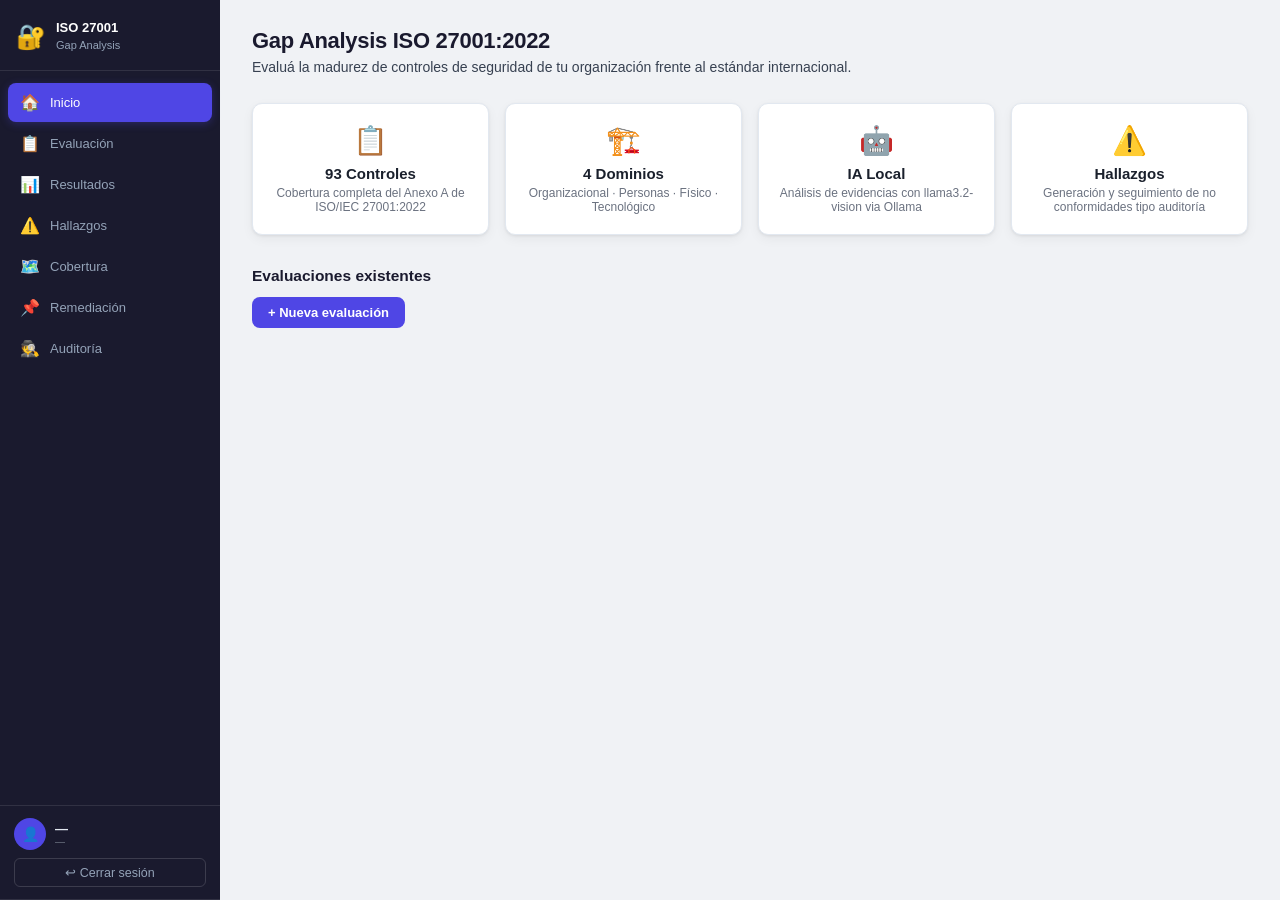
==== commit b7f2c883: "feat: UI/UX audit, participant assignment & forced password change UI/UX (Claude Design framework): " ====
--- a/static/index.html
+++ b/static/index.html
@@ -21,7 +21,8 @@
     <a href="#" class="nav-item" data-view="hallazgos"><span class="nav-icon">⚠️</span> Hallazgos</a>
     <a href="#" class="nav-item" data-view="cobertura"><span class="nav-icon">🗺️</span> Cobertura</a>
     <a href="#" class="nav-item" data-view="remediacion"><span class="nav-icon">📌</span> Remediación</a>
-    <a href="#" class="nav-item" data-view="auditoria"><span class="nav-icon">🕵️</span> Auditoría</a>
+    <a href="#" class="nav-item" data-view="auditoria" id="nav-auditoria"><span class="nav-icon">🕵️</span> Auditoría</a>
+    <a href="#" class="nav-item hidden" data-view="usuarios" id="nav-usuarios"><span class="nav-icon">👥</span> Usuarios</a>
   </nav>
   <div class="sidebar-user">
     <div class="user-info-row">
@@ -84,6 +85,13 @@
         </div>
         <p class="fw-modal-hint">Seleccioná los frameworks que forman parte del alcance de la auditoría. Al menos uno debe estar seleccionado.</p>
 
+        <div id="modal-participantes-wrap">
+          <label>Participantes <small style="font-weight:400;text-transform:none;letter-spacing:0;color:#94a3b8">(opcional — podés agregarlos después)</small></label>
+          <div id="modal-participantes-lista" class="participantes-check-list">
+            <div class="participantes-loading">Cargando usuarios…</div>
+          </div>
+        </div>
+
         <div class="modal-actions">
           <button class="btn btn-secondary" id="btn-cancelar-modal">Cancelar</button>
           <button class="btn btn-primary" id="btn-crear">Crear</button>
@@ -106,10 +114,29 @@
         <button class="btn btn-info" id="btn-ver-cobertura">🗺️ Cobertura</button>
         <button class="btn btn-secondary" id="btn-ver-remediacion">📌 Remediación</button>
         <button class="btn btn-outline" id="btn-pdf">📄 PDF</button>
+        <button class="btn btn-secondary" id="btn-participantes" title="Gestionar participantes">👥</button>
       </div>
     </div>
     <div class="tab-bar" id="tab-bar"></div>
     <div id="controles-panel"></div>
+  </div>
+
+  <!-- ── Modal participantes (gestión post-creación) ─────────────────── -->
+  <div id="modal-participantes" class="modal hidden">
+    <div class="modal-box">
+      <h2>👥 Participantes de la evaluación</h2>
+      <p style="font-size:12px;color:#64748b;margin-bottom:14px;">
+        Los usuarios con rol <b>Auditado</b> solo verán las evaluaciones que les asignés.
+        El resto de los roles siempre ven todas.
+      </p>
+      <div id="participantes-lista" class="participantes-check-list">
+        <div class="participantes-loading">Cargando…</div>
+      </div>
+      <div class="modal-actions">
+        <button class="btn btn-secondary" id="btn-cancel-participantes">Cancelar</button>
+        <button class="btn btn-primary" id="btn-save-participantes">Guardar</button>
+      </div>
+    </div>
   </div>
 
   <!-- ── Resultados ────────────────────────────────────────────────────── -->
@@ -226,6 +253,20 @@
     <div id="kanban-board" class="kanban-board"></div>
   </div>
 
+  <!-- ── Gestión de Usuarios (admin) ─────────────────────────────────── -->
+  <div id="view-usuarios" class="view">
+    <div class="page-header row-between usuarios-header">
+      <div>
+        <h1>Gestión de Usuarios</h1>
+        <p class="subtitle">Administrá cuentas, roles y accesos al sistema.</p>
+      </div>
+      <div class="header-actions">
+        <button class="btn btn-primary" id="btn-nuevo-usuario">+ Nuevo usuario</button>
+      </div>
+    </div>
+    <div id="tabla-usuarios"></div>
+  </div>
+
   <!-- ── Auditoría ─────────────────────────────────────────────────────── -->
   <div id="view-auditoria" class="view">
     <div class="page-header row-between">
@@ -339,11 +380,45 @@
   </div>
 </div>
 
+<!-- Modal Nuevo/Editar Usuario -->
+<div id="modal-usuario" class="modal hidden modal-usuario">
+  <div class="modal-box">
+    <h2 id="modal-usuario-titulo">Nuevo usuario</h2>
+    <input type="hidden" id="u-id" />
+    <div class="form-field">
+      <label>Nombre completo</label>
+      <input type="text" id="u-nombre" placeholder="Ej: María García" />
+    </div>
+    <div class="form-field">
+      <label>Usuario (login)</label>
+      <input type="text" id="u-username" placeholder="Ej: mgarcia" autocomplete="off" />
+    </div>
+    <div class="form-field">
+      <label>Contraseña</label>
+      <input type="password" id="u-password" placeholder="Mínimo 8 caracteres" autocomplete="new-password" />
+    </div>
+    <div class="form-field">
+      <label>Rol</label>
+      <select id="u-rol">
+        <option value="analista">Analista — gestiona evaluaciones, sube evidencia</option>
+        <option value="auditado">Auditado — solo sube evidencia de sus controles</option>
+        <option value="auditor_externo">Auditor Externo — solo lectura completa</option>
+        <option value="admin">Administrador — acceso total</option>
+      </select>
+    </div>
+    <div class="modal-actions">
+      <button class="btn btn-secondary" id="btn-cancel-usuario">Cancelar</button>
+      <button class="btn btn-primary" id="btn-save-usuario">Guardar</button>
+    </div>
+  </div>
+</div>
+
 <script src="/static/js/app.js"></script>
 <script src="/static/js/hallazgos.js"></script>
 <script src="/static/js/evidencias.js"></script>
 <script src="/static/js/cobertura.js"></script>
 <script src="/static/js/remediacion.js"></script>
 <script src="/static/js/auditlog.js"></script>
+<script src="/static/js/usuarios.js"></script>
 </body>
 </html>
--- a/static/css/style.css
+++ b/static/css/style.css
@@ -5,22 +5,61 @@
 *, *::before, *::after { box-sizing: border-box; margin: 0; padding: 0; }
 
 :root {
+  /* ── Layout ── */
   --sidebar-w: 220px;
+  --radius: 10px;
+  --radius-sm: 7px;
+  --radius-lg: 14px;
+
+  /* ── Surfaces ── */
   --bg: #f0f2f5;
   --surface: #ffffff;
   --surface2: #f8f9fa;
+  --surface3: #f1f5f9;
   --border: #e2e8f0;
-  --text: #1a202c;
-  --text-muted: #64748b;
+  --border-strong: #cbd5e1;
+
+  /* ── Text — WCAG AA+ compliant ── */
+  --text: #1a202c;           /* 16.7:1 on white */
+  --text-secondary: #374151; /* 10.7:1 on white — body & descriptions */
+  --text-muted: #6b7280;     /* 5.74:1 on white — passes AA */
+  --text-faint: #9ca3af;     /* decorative only, never on small text */
+
+  /* ── Brand ── */
   --primary: #1a1a2e;
   --primary-light: #16213e;
   --accent: #4f46e5;
   --accent-hover: #4338ca;
+  --accent-subtle: rgba(79,70,229,.08);
+  --accent-subtle-hover: rgba(79,70,229,.13);
+
+  /* ── Semantic ── */
   --success: #059669;
-  --warning: #d97706;
+  --success-subtle: rgba(5,150,105,.07);
+  --warning: #b45309;        /* darkened from #d97706 for WCAG AA on light bg */
+  --warning-subtle: rgba(180,83,9,.07);
   --danger: #dc2626;
-  --radius: 10px;
-  --shadow: 0 1px 3px rgba(0,0,0,.08), 0 4px 12px rgba(0,0,0,.05);
+  --danger-subtle: rgba(220,38,38,.07);
+
+  /* ── Shadows ── */
+  --shadow: 0 1px 3px rgba(0,0,0,.07), 0 4px 12px rgba(0,0,0,.05);
+  --shadow-md: 0 4px 16px rgba(0,0,0,.10), 0 1px 4px rgba(0,0,0,.06);
+  --shadow-lg: 0 12px 40px rgba(0,0,0,.14), 0 2px 8px rgba(0,0,0,.08);
+
+  /* ── Transitions ── */
+  --t-fast: 100ms ease;
+  --t-base: 170ms ease;
+  --t-slow: 280ms cubic-bezier(.4,0,.2,1);
+
+  /* ── Typography scale (8-step) ── */
+  --text-2xs: 10px;
+  --text-xs:  11px;
+  --text-sm:  12.5px;
+  --text-base: 14px;
+  --text-md:  15.5px;
+  --text-lg:  18px;
+  --text-xl:  22px;
+  --text-2xl: 28px;
 }
 
 body {
@@ -31,6 +70,24 @@
   min-height: 100vh;
   font-size: 14px;
 }
+
+/* ── Accessibility: focus ring & active press ─────────────────────── */
+:focus-visible {
+  outline: 2px solid var(--accent);
+  outline-offset: 2px;
+  border-radius: 4px;
+}
+/* Remove default focus ring for mouse users */
+:focus:not(:focus-visible) { outline: none; }
+
+/* Press feedback on all interactive elements */
+button:active,
+.btn:active,
+.nav-item:active,
+.nivel-btn:active,
+.fw-modal-card:active,
+.eval-item:active,
+.kanban-card:active { transform: scale(.97); }
 
 /* ── Sidebar ──────────────────────────────────────────────────────── */
 .sidebar {
@@ -66,17 +123,23 @@
   text-decoration: none;
   font-size: 13px;
   font-weight: 500;
-  transition: background .15s, color .15s;
+  transition: background var(--t-base), color var(--t-base), transform var(--t-fast);
   margin-bottom: 2px;
-}
-.nav-item:hover { background: rgba(255,255,255,.08); color: #e2e8f0; }
-.nav-item.active { background: var(--accent); color: #fff; }
+  user-select: none;
+}
+.nav-item:hover  { background: rgba(255,255,255,.08); color: #e2e8f0; }
+.nav-item:active { transform: scale(.97); background: rgba(255,255,255,.04); }
+.nav-item.active {
+  background: var(--accent);
+  color: #fff;
+  box-shadow: 0 2px 8px rgba(79,70,229,.3);
+}
 .nav-icon { font-size: 16px; width: 20px; text-align: center; }
 
 .sidebar-footer {
   padding: 16px;
   border-top: 1px solid rgba(255,255,255,.1);
-  color: #64748b;
+  color: var(--text-muted);
   font-size: 11px;
   line-height: 1.5;
 }
@@ -95,8 +158,8 @@
 
 /* ── Page header ──────────────────────────────────────────────────── */
 .page-header { margin-bottom: 28px; }
-.page-header h1 { font-size: 22px; font-weight: 700; color: var(--primary); }
-.subtitle { color: var(--text-muted); margin-top: 4px; font-size: 13px; }
+.page-header h1 { font-size: var(--text-xl); font-weight: 800; color: var(--primary); letter-spacing: -.3px; }
+.subtitle { color: var(--text-secondary); margin-top: 5px; font-size: var(--text-base); }
 
 .row-between { display: flex; justify-content: space-between; align-items: flex-start; gap: 16px; }
 .header-actions { display: flex; align-items: center; gap: 10px; flex-shrink: 0; }
@@ -109,21 +172,29 @@
   cursor: pointer;
   font-size: 13px;
   font-weight: 600;
-  transition: background .15s, transform .1s, box-shadow .15s;
+  transition: background var(--t-base), transform var(--t-fast), box-shadow var(--t-base);
   display: inline-flex;
   align-items: center;
   gap: 6px;
-}
-.btn:hover { transform: translateY(-1px); }
+  user-select: none;
+}
+.btn:hover  { transform: translateY(-1px); }
+.btn:active { transform: scale(.97) translateY(0); }
 .btn-primary { background: var(--accent); color: #fff; }
-.btn-primary:hover { background: var(--accent-hover); box-shadow: 0 4px 12px rgba(79,70,229,.3); }
+.btn-primary:hover  { background: var(--accent-hover); box-shadow: 0 4px 12px rgba(79,70,229,.3); }
+.btn-primary:active { background: #3730a3; }
 .btn-success { background: var(--success); color: #fff; }
-.btn-success:hover { background: #047857; }
+.btn-success:hover  { background: #047857; }
+.btn-success:active { background: #065f46; }
 .btn-secondary { background: var(--surface2); color: var(--text); border: 1px solid var(--border); }
-.btn-secondary:hover { background: var(--border); }
+.btn-secondary:hover  { background: var(--border); }
+.btn-secondary:active { background: var(--border-strong); }
 .btn-outline { background: transparent; color: var(--accent); border: 1.5px solid var(--accent); }
-.btn-outline:hover { background: rgba(79,70,229,.06); }
+.btn-outline:hover  { background: rgba(79,70,229,.06); }
+.btn-outline:active { background: rgba(79,70,229,.13); }
 .btn-danger { background: var(--danger); color: #fff; }
+.btn-danger:hover  { background: #b91c1c; }
+.btn-danger:active { background: #991b1b; }
 
 /* ── Cards ────────────────────────────────────────────────────────── */
 .card-row {
@@ -146,7 +217,7 @@
 
 /* ── Evaluaciones lista ───────────────────────────────────────────── */
 .section-title {
-  font-size: 15px;
+  font-size: var(--text-md);
   font-weight: 700;
   color: var(--primary);
   margin-bottom: 12px;
@@ -163,10 +234,12 @@
   align-items: center;
   justify-content: space-between;
   box-shadow: var(--shadow);
-  transition: border-color .15s;
+  transition: border-color var(--t-base), box-shadow var(--t-base), transform var(--t-fast);
   cursor: pointer;
-}
-.eval-item:hover { border-color: var(--accent); }
+  user-select: none;
+}
+.eval-item:hover  { border-color: var(--accent); box-shadow: var(--shadow-md); transform: translateY(-1px); }
+.eval-item:active { transform: scale(.99) translateY(0); }
 .eval-info { flex: 1; }
 .eval-nombre { font-weight: 700; font-size: 15px; }
 .eval-meta { color: var(--text-muted); font-size: 12px; margin-top: 2px; }
@@ -218,14 +291,17 @@
   padding: 10px 12px;
   border: 1.5px solid var(--border);
   border-radius: 8px;
-  font-size: 14px;
+  font-size: var(--text-base);
   color: var(--text);
   background: var(--surface);
   outline: none;
-  transition: border-color .15s;
+  transition: border-color var(--t-base), box-shadow var(--t-base);
   resize: vertical;
 }
-.modal-box input:focus, .modal-box textarea:focus { border-color: var(--accent); }
+.modal-box input:focus, .modal-box textarea:focus {
+  border-color: var(--accent);
+  box-shadow: 0 0 0 3px rgba(79,70,229,.12);
+}
 .modal-actions { display: flex; gap: 10px; justify-content: flex-end; margin-top: 24px; }
 
 /* ── Framework cards en el modal ─────────────────────────────────── */
@@ -245,7 +321,7 @@
   border-radius: 10px;
   cursor: pointer;
   text-align: center;
-  transition: border-color .15s, background .15s, box-shadow .15s;
+  transition: border-color var(--t-base), background var(--t-base), box-shadow var(--t-base), transform var(--t-fast);
   user-select: none;
   background: var(--surface2);
 }
@@ -312,13 +388,35 @@
   font-size: 12px;
   font-weight: 600;
   color: var(--text-muted);
-  transition: background .15s, color .15s;
+  transition: background var(--t-base), color var(--t-base), box-shadow var(--t-base), transform var(--t-fast);
   text-align: center;
   line-height: 1.3;
-}
-.tab:hover { background: var(--bg); color: var(--text); }
-.tab.active { background: var(--accent); color: #fff; box-shadow: 0 2px 8px rgba(79,70,229,.3); }
-.tab .tab-count { display: block; font-size: 10px; font-weight: 400; opacity: .8; margin-top: 2px; }
+  user-select: none;
+  /* progress bar via --tab-progress CSS var */
+  position: relative;
+  overflow: hidden;
+}
+.tab::after {
+  content: '';
+  position: absolute;
+  bottom: 0; left: 0;
+  height: 3px;
+  width: calc(var(--tab-progress, 0) * 100%);
+  background: var(--accent);
+  opacity: .35;
+  border-radius: 0 2px 2px 0;
+  transition: width var(--t-slow);
+}
+.tab:hover  { background: var(--bg); color: var(--text); }
+.tab:active { transform: scale(.97); }
+.tab.active {
+  background: var(--accent);
+  color: #fff;
+  box-shadow: 0 2px 8px rgba(79,70,229,.3);
+}
+.tab.active::after { opacity: 0; }
+/* tab-count fully visible — progress bar already conveys completion */
+.tab .tab-count { display: block; font-size: var(--text-2xs); font-weight: 500; opacity: 1; margin-top: 2px; }
 
 /* ── Controles panel ──────────────────────────────────────────────── */
 .controles-list { display: flex; flex-direction: column; gap: 10px; }
@@ -329,8 +427,9 @@
   border-radius: var(--radius);
   padding: 16px 20px;
   box-shadow: var(--shadow);
-  transition: border-color .15s;
-}
+  transition: border-color var(--t-base), box-shadow var(--t-base);
+}
+.control-card:hover { box-shadow: var(--shadow-md); }
 .control-card.evaluated { border-left: 4px solid var(--accent); }
 .control-card.gap { border-left: 4px solid var(--danger); }
 .control-card.ok { border-left: 4px solid var(--success); }
@@ -348,10 +447,19 @@
   margin-top: 2px;
 }
 .control-info { flex: 1; }
-.control-nombre { font-weight: 700; font-size: 14px; margin-bottom: 3px; }
-.control-desc { color: var(--text-muted); font-size: 12px; line-height: 1.5; }
-
-.control-body { margin-top: 14px; display: flex; align-items: center; gap: 16px; flex-wrap: wrap; }
+.control-nombre { font-weight: 700; font-size: var(--text-md); margin-bottom: 4px; color: var(--text); }
+.control-desc { color: var(--text-secondary); font-size: var(--text-sm); line-height: 1.55; }
+
+/* Visual separator between info and evaluation row */
+.control-body {
+  margin-top: 14px;
+  padding-top: 12px;
+  border-top: 1px solid var(--border);
+  display: flex;
+  align-items: center;
+  gap: 16px;
+  flex-wrap: wrap;
+}
 
 .aplica-toggle { display: flex; align-items: center; gap: 6px; font-size: 12px; color: var(--text-muted); }
 .aplica-toggle input[type=checkbox] { width: 15px; height: 15px; cursor: pointer; accent-color: var(--accent); }
@@ -367,10 +475,12 @@
   font-size: 13px;
   font-weight: 700;
   color: var(--text-muted);
-  transition: all .15s;
+  transition: border-color var(--t-base), color var(--t-base), background var(--t-base), transform var(--t-fast);
   display: flex; align-items: center; justify-content: center;
-}
-.nivel-btn:hover { border-color: var(--accent); color: var(--accent); }
+  user-select: none;
+}
+.nivel-btn:hover  { border-color: var(--accent); color: var(--accent); background: var(--accent-subtle); }
+.nivel-btn:active { transform: scale(.92); }
 .nivel-btn.sel-0 { border-color: #dc2626; background: #dc2626; color: #fff; }
 .nivel-btn.sel-1 { border-color: #ea580c; background: #ea580c; color: #fff; }
 .nivel-btn.sel-2 { border-color: #d97706; background: #d97706; color: #fff; }
@@ -394,29 +504,33 @@
   padding: 8px 12px;
   border: 1.5px solid var(--border);
   border-radius: 8px;
-  font-size: 12px;
+  font-size: var(--text-sm);
   color: var(--text);
   background: var(--surface);
   resize: vertical;
   outline: none;
-  transition: border-color .15s;
+  transition: border-color var(--t-base), box-shadow var(--t-base);
   min-height: 60px;
   display: none;
 }
 .control-comment.visible { display: block; }
-.control-comment:focus { border-color: var(--accent); }
+.control-comment:focus {
+  border-color: var(--accent);
+  box-shadow: 0 0 0 3px rgba(79,70,229,.10);
+}
 
 .btn-comment {
-  font-size: 11px;
+  font-size: var(--text-xs);
   padding: 4px 10px;
   border-radius: 6px;
   border: 1px solid var(--border);
   background: transparent;
   color: var(--text-muted);
   cursor: pointer;
-  transition: all .15s;
-}
-.btn-comment:hover { border-color: var(--accent); color: var(--accent); }
+  transition: border-color var(--t-base), color var(--t-base), background var(--t-base);
+}
+.btn-comment:hover  { border-color: var(--accent); color: var(--accent); background: var(--accent-subtle); }
+.btn-comment:active { background: var(--accent-subtle-hover); }
 
 /* ── Progress badge ───────────────────────────────────────────────── */
 .progress-badge {
@@ -510,7 +624,7 @@
 }
 .badge-critica  { background: #fee2e2; color: #dc2626; }
 .badge-alta     { background: #ffedd5; color: #ea580c; }
-.badge-media    { background: #fef9c3; color: #ca8a04; }
+.badge-media    { background: #fef9c3; color: var(--warning); }
 
 .madurez-pip {
   display: inline-flex;
@@ -532,10 +646,12 @@
 
 /* ── Botones extra ────────────────────────────────────────────────── */
 .btn-warning { background: var(--warning); color: #fff; }
-.btn-warning:hover { background: #b45309; }
+.btn-warning:hover  { background: #92400e; }
+.btn-warning:active { background: #78350f; }
 .btn-ai { background: #7c3aed; color: #fff; }
-.btn-ai:hover { background: #6d28d9; }
-.btn-sm { padding: 5px 10px; font-size: 12px; }
+.btn-ai:hover  { background: #6d28d9; }
+.btn-ai:active { background: #5b21b6; }
+.btn-sm { padding: 5px 10px; font-size: var(--text-sm); }
 
 /* ── Hallazgos ────────────────────────────────────────────────────── */
 .filtros-bar {
@@ -549,13 +665,17 @@
   padding: 7px 12px;
   border: 1.5px solid var(--border);
   border-radius: 8px;
-  font-size: 13px;
+  font-size: var(--text-base);
   color: var(--text);
   background: var(--surface);
   outline: none;
   cursor: pointer;
-}
-.filtro-select:focus { border-color: var(--accent); }
+  transition: border-color var(--t-base), box-shadow var(--t-base);
+}
+.filtro-select:focus {
+  border-color: var(--accent);
+  box-shadow: 0 0 0 3px rgba(79,70,229,.10);
+}
 
 .counters-row { display: flex; gap: 8px; flex-wrap: wrap; }
 .counter-chip {
@@ -589,13 +709,13 @@
 .badge-sev  { padding: 3px 9px; border-radius: 20px; font-size: 11px; font-weight: 600; }
 .badge-sev.sev-critica { background: #fee2e2; color: #dc2626; }
 .badge-sev.sev-alta    { background: #ffedd5; color: #ea580c; }
-.badge-sev.sev-media   { background: #fef3c7; color: #d97706; }
+.badge-sev.sev-media   { background: #fef3c7; color: var(--warning); }
 .badge-sev.sev-baja    { background: #dcfce7; color: #16a34a; }
 .badge-ctrl { background: var(--primary); color: #fff; padding: 3px 9px; border-radius: 20px; font-size: 11px; font-weight: 700; }
 
 .estado-tag { padding: 3px 10px; border-radius: 20px; font-size: 11px; font-weight: 700; }
 .estado-abierto  { background: #fee2e2; color: #dc2626; border: 1px solid #fca5a5; }
-.estado-proceso  { background: #fef3c7; color: #d97706; border: 1px solid #fcd34d; }
+.estado-proceso  { background: #fef3c7; color: var(--warning); border: 1px solid #fcd34d; }
 .estado-resuelto { background: #dcfce7; color: #16a34a; border: 1px solid #86efac; }
 .estado-verificado { background: #e0e7ff; color: #4f46e5; border: 1px solid #a5b4fc; }
 
@@ -609,15 +729,23 @@
 .estado-row { display: flex; gap: 6px; flex-wrap: wrap; margin-top: 8px; }
 .btn-estado {
   padding: 4px 12px; border-radius: 20px; border: 1.5px solid var(--border);
-  background: transparent; cursor: pointer; font-size: 11px; font-weight: 600;
-  color: var(--text-muted); transition: all .15s;
-}
-.btn-estado:hover { border-color: var(--accent); color: var(--accent); }
+  background: transparent; cursor: pointer; font-size: var(--text-xs); font-weight: 600;
+  color: var(--text-muted);
+  transition: border-color var(--t-base), color var(--t-base), background var(--t-base), transform var(--t-fast);
+}
+.btn-estado:hover  { border-color: var(--accent); color: var(--accent); background: var(--accent-subtle); }
+.btn-estado:active { transform: scale(.95); }
 .btn-estado.active-estado { background: var(--accent); color: #fff; border-color: var(--accent); }
 
-.btn-icon { background: transparent; border: none; cursor: pointer; font-size: 16px; padding: 2px 4px; border-radius: 4px; transition: background .15s; }
-.btn-icon:hover { background: var(--surface2); }
-.btn-icon.danger:hover { background: #fee2e2; }
+.btn-icon {
+  background: transparent; border: none; cursor: pointer; font-size: 16px;
+  padding: 4px 6px; border-radius: 6px;
+  transition: background var(--t-base), transform var(--t-fast);
+  line-height: 1;
+}
+.btn-icon:hover  { background: var(--surface2); }
+.btn-icon:active { transform: scale(.90); }
+.btn-icon.danger:hover { background: var(--danger-subtle); }
 
 /* ── Modal grande ─────────────────────────────────────────────────── */
 .modal-lg { max-width: 680px; }
@@ -632,9 +760,25 @@
 /* ── Evidencias ───────────────────────────────────────────────────── */
 .evidencia-section { margin-top: 14px; border-top: 1px solid var(--border); padding-top: 10px; }
 
-.ev-toggle { font-size: 12px; font-weight: 600; color: var(--accent); cursor: pointer; display: flex; align-items: center; gap: 4px; user-select: none; }
-.ev-toggle:hover { text-decoration: underline; }
-.ev-toggle-arrow { font-size: 10px; }
+.ev-toggle {
+  font-size: var(--text-sm);
+  font-weight: 600;
+  color: var(--accent);
+  cursor: pointer;
+  display: flex;
+  align-items: center;
+  gap: 6px;
+  user-select: none;
+  padding: 4px 0;
+  transition: color var(--t-base);
+}
+.ev-toggle:hover { color: var(--accent-hover); }
+.ev-toggle-arrow {
+  font-size: 10px;
+  display: inline-block;
+  transition: transform var(--t-base);
+}
+.ev-toggle-arrow.open { transform: rotate(90deg); }
 
 .ev-body { margin-top: 10px; }
 .ev-body.hidden { display: none; }
@@ -645,12 +789,13 @@
   padding: 14px;
   text-align: center;
   cursor: pointer;
-  transition: border-color .15s, background .15s;
+  transition: border-color var(--t-base), background var(--t-base), transform var(--t-fast);
   margin-bottom: 10px;
   position: relative;
 }
-.upload-zone:hover, .upload-zone.drag-over { border-color: var(--accent); background: rgba(79,70,229,.04); }
-.upload-zone.drag-over { background: rgba(79,70,229,.08); }
+.upload-zone:hover, .upload-zone.drag-over { border-color: var(--accent); background: rgba(79,70,229,.04); transform: scale(1.005); }
+.upload-zone:active { transform: scale(.99); }
+.upload-zone.drag-over { background: rgba(79,70,229,.08); transform: scale(1.01); }
 .upload-hint { font-size: 12px; color: var(--text-muted); }
 .uploading { font-size: 12px; color: var(--accent); }
 .upload-input { position: absolute; inset: 0; opacity: 0; width: 100%; height: 100%; cursor: pointer; }
@@ -690,9 +835,12 @@
 .btn-fw {
   padding: 10px 22px; border-radius: 8px; border: 2px solid var(--border);
   background: var(--surface); color: var(--text); font-weight: 600;
-  cursor: pointer; font-size: 14px; transition: all .18s;
-}
-.btn-fw:hover { border-color: var(--primary); color: var(--primary); }
+  cursor: pointer; font-size: var(--text-base);
+  transition: border-color var(--t-base), color var(--t-base), background var(--t-base), transform var(--t-fast);
+  user-select: none;
+}
+.btn-fw:hover  { border-color: var(--primary); color: var(--primary); }
+.btn-fw:active { transform: scale(.97); }
 .btn-fw.active { background: var(--primary); color: #fff; border-color: var(--primary); }
 .btn-info { background: #0ea5e9; color: #fff; }
 .btn-info:hover { background: #0284c7; }
@@ -865,8 +1013,8 @@
   text-overflow: ellipsis;
 }
 .user-display-role {
-  font-size: 10px;
-  color: #64748b;
+  font-size: var(--text-2xs);
+  color: var(--text-muted);
   text-transform: uppercase;
   letter-spacing: .5px;
 }
@@ -877,11 +1025,13 @@
   border: 1px solid rgba(255,255,255,.15);
   background: transparent;
   color: #94a3b8;
-  font-size: 12px;
+  font-size: var(--text-sm);
   cursor: pointer;
-  transition: background .15s, color .15s;
-}
-.btn-logout:hover { background: rgba(255,255,255,.08); color: #e2e8f0; }
+  transition: background var(--t-base), color var(--t-base), transform var(--t-fast);
+  user-select: none;
+}
+.btn-logout:hover  { background: rgba(255,255,255,.08); color: #e2e8f0; }
+.btn-logout:active { transform: scale(.97); }
 
 /* ── Login page ───────────────────────────────────────────────────── */
 .login-body {
@@ -940,10 +1090,10 @@
   padding: 11px 14px;
   border: 1.5px solid var(--border);
   border-radius: 9px;
-  font-size: 14px;
+  font-size: var(--text-base);
   color: var(--text);
   outline: none;
-  transition: border-color .15s, box-shadow .15s;
+  transition: border-color var(--t-base), box-shadow var(--t-base);
 }
 .login-field input:focus {
   border-color: var(--accent);
@@ -1112,9 +1262,10 @@
   border-radius: 10px;
   padding: 13px 14px;
   box-shadow: 0 1px 4px rgba(0,0,0,.06);
-  transition: box-shadow .15s, transform .1s;
-}
-.kanban-card:hover { box-shadow: 0 4px 12px rgba(0,0,0,.12); transform: translateY(-1px); }
+  transition: box-shadow var(--t-base), transform var(--t-base);
+}
+.kanban-card:hover  { box-shadow: 0 4px 14px rgba(0,0,0,.13); transform: translateY(-2px); }
+.kanban-card:active { transform: scale(.98) translateY(0); }
 .kanban-card.sev-critica { border-left: 4px solid #dc2626; }
 .kanban-card.sev-alta    { border-left: 4px solid #ea580c; }
 .kanban-card.sev-media   { border-left: 4px solid #d97706; }
@@ -1151,11 +1302,12 @@
   border: 1.5px solid var(--border);
   background: transparent;
   color: var(--text-muted);
-  font-size: 11px;
+  font-size: var(--text-xs);
   font-weight: 600;
   cursor: pointer;
-  transition: all .15s;
-}
+  transition: border-color var(--t-base), color var(--t-base), background var(--t-base), transform var(--t-fast);
+}
+.btn-kanban:active { transform: scale(.94); }
 .btn-kanban-avanzar { border-color: var(--accent); color: var(--accent); }
 .btn-kanban-avanzar:hover { background: var(--accent); color: #fff; }
 .btn-kanban-reabrir { border-color: #d97706; color: #d97706; }
@@ -1178,6 +1330,174 @@
   border: 1px dashed var(--border);
   border-radius: 12px;
 }
+
+/* ── Role badges ──────────────────────────────────────────────────── */
+/* ── Login links (registro / olvidé pass) ─────────────────────────── */
+.login-links {
+  display: flex;
+  justify-content: space-between;
+  margin-top: 16px;
+  padding-top: 14px;
+  border-top: 1px solid var(--border);
+}
+.login-link {
+  font-size: 12px;
+  color: var(--accent);
+  text-decoration: none;
+}
+.login-link:hover { text-decoration: underline; }
+
+/* ── Role badges ──────────────────────────────────────────────────── */
+.role-badge {
+  display: inline-block;
+  padding: 2px 9px;
+  border-radius: 20px;
+  font-size: 11px;
+  font-weight: 700;
+  letter-spacing: .3px;
+  text-transform: uppercase;
+}
+.role-admin       { background: #6d28d9; color: #fff; }
+.role-analista    { background: #1d4ed8; color: #fff; }
+.role-externo     { background: #047857; color: #fff; }
+.role-auditado    { background: #b45309; color: #fff; }
+.role-default     { background: #475569; color: #fff; }
+
+/* Sidebar role display */
+.user-display-role.role-admin    { color: #a78bfa; }
+.user-display-role.role-analista { color: #93c5fd; }
+.user-display-role.role-externo  { color: #6ee7b7; }
+.user-display-role.role-auditado { color: #fbbf24; }
+
+/* ── Gestión de Usuarios (Admin) ──────────────────────────────────── */
+.usuarios-header {
+  display: flex;
+  justify-content: space-between;
+  align-items: center;
+  margin-bottom: 20px;
+}
+.usuarios-table {
+  width: 100%;
+  border-collapse: collapse;
+  background: var(--surface);
+  border-radius: var(--radius);
+  overflow: hidden;
+  box-shadow: var(--shadow);
+}
+.usuarios-table th {
+  background: var(--surface2);
+  padding: 11px 14px;
+  text-align: left;
+  font-size: 12px;
+  font-weight: 600;
+  color: var(--text-muted);
+  border-bottom: 1px solid var(--border);
+}
+.usuarios-table td {
+  padding: 11px 14px;
+  border-bottom: 1px solid var(--border);
+  font-size: 13px;
+  vertical-align: middle;
+}
+.usuarios-table tr:last-child td { border-bottom: none; }
+.usuarios-table tr:hover td { background: var(--surface2); }
+.user-activo   { color: var(--success); font-weight: 600; font-size: 11px; }
+.user-inactivo { color: var(--danger);  font-weight: 600; font-size: 11px; }
+
+.pending-banner {
+  display: flex;
+  align-items: center;
+  justify-content: space-between;
+  background: #fef3c7;
+  border: 1px solid #fbbf24;
+  border-radius: var(--radius);
+  padding: 12px 16px;
+  margin-bottom: 16px;
+  font-size: 13px;
+  font-weight: 600;
+  color: #92400e;
+}
+.modal-usuario .modal-box { max-width: 440px; }
+.form-field { margin-bottom: 14px; }
+.form-field label { display: block; font-size: 12px; font-weight: 600; color: var(--text-muted); margin-bottom: 5px; }
+.form-field input, .form-field select {
+  width: 100%;
+  padding: 8px 12px;
+  border: 1px solid var(--border);
+  border-radius: 7px;
+  font-size: 13px;
+  background: var(--surface);
+  color: var(--text);
+}
+.form-field input:focus, .form-field select:focus {
+  outline: none;
+  border-color: var(--accent);
+  box-shadow: 0 0 0 3px rgba(79,70,229,.12);
+  transition: border-color var(--t-base), box-shadow var(--t-base);
+}
+
+/* ── Participantes ────────────────────────────────────────────────── */
+#modal-participantes-wrap { margin-top: 16px; }
+
+.participantes-check-list {
+  display: flex;
+  flex-direction: column;
+  gap: 4px;
+  max-height: 220px;
+  overflow-y: auto;
+  border: 1.5px solid var(--border);
+  border-radius: 10px;
+  padding: 8px;
+  background: var(--surface2);
+  margin-top: 6px;
+}
+
+.participante-item {
+  display: flex;
+  align-items: center;
+  gap: 10px;
+  padding: 7px 10px;
+  border-radius: 8px;
+  cursor: pointer;
+  transition: background .12s;
+  user-select: none;
+}
+.participante-item:hover { background: var(--surface); }
+.participante-item input[type="checkbox"] {
+  width: 15px; height: 15px;
+  accent-color: var(--accent);
+  cursor: pointer;
+  flex-shrink: 0;
+}
+.participante-nombre {
+  flex: 1;
+  font-size: 13px;
+  font-weight: 500;
+  color: var(--text);
+}
+.participante-rol-chip {
+  font-size: 10px;
+  font-weight: 700;
+  padding: 2px 8px;
+  border-radius: 20px;
+  color: #fff;
+  white-space: nowrap;
+}
+.participante-rol-chip.role-admin    { background: #4f46e5; }
+.participante-rol-chip.role-analista { background: #0369a1; }
+.participante-rol-chip.role-externo  { background: #047857; }
+.participante-rol-chip.role-auditado { background: #b45309; }
+
+.participantes-loading,
+.participantes-empty {
+  font-size: 12px;
+  color: var(--text-muted);
+  padding: 10px;
+  text-align: center;
+}
+
+/* btn participantes en header (solo ícono) */
+#btn-participantes { padding: 8px 12px; font-size: 16px; }
 
 /* ── Responsive ───────────────────────────────────────────────────── */
 @media (max-width: 900px) {
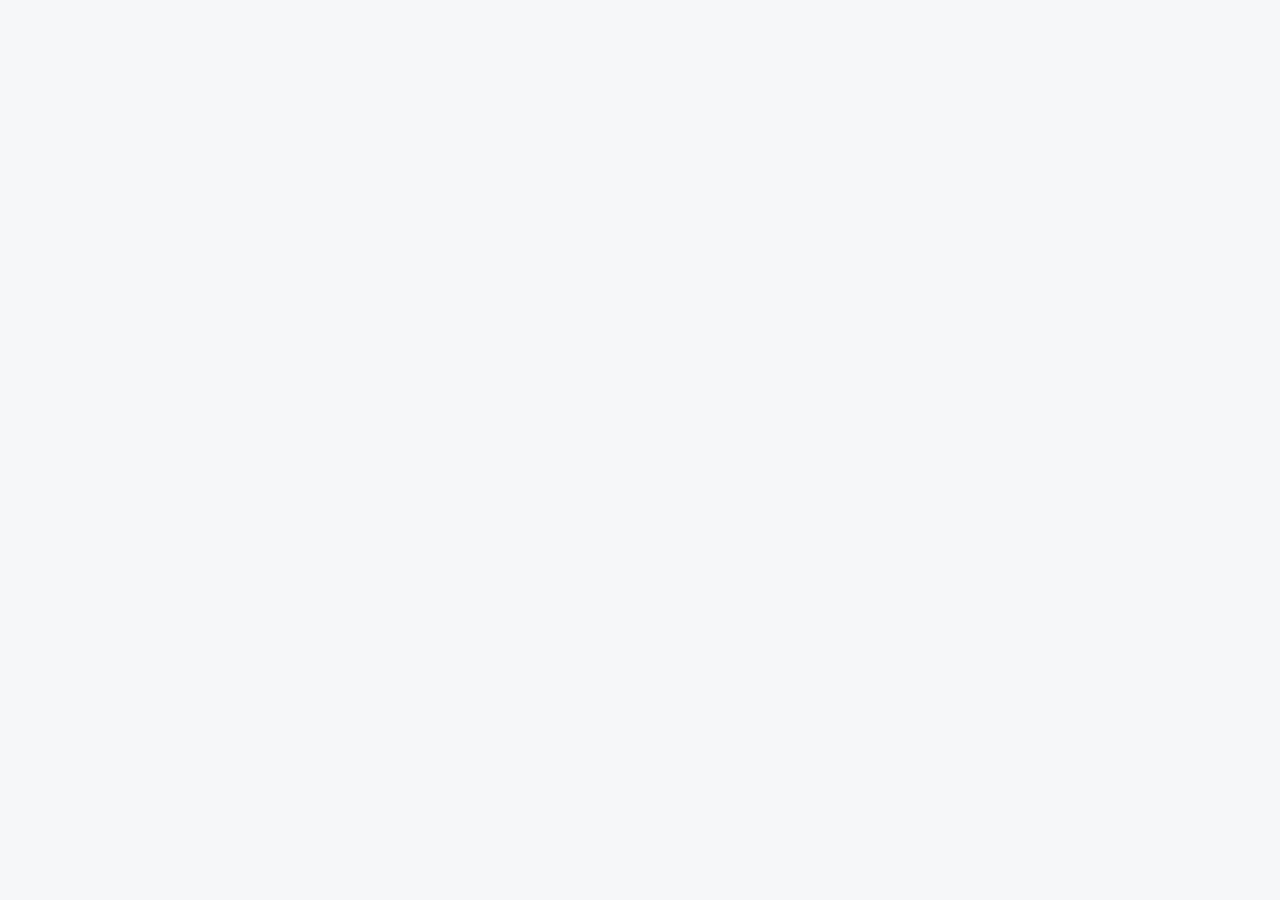
==== commit 3172efed: "feat: security module, roles/permissions, multi-framework PDF reports Security module (Seguridad): -" ====
--- a/static/index.html
+++ b/static/index.html
@@ -1,424 +1,60 @@
 <!DOCTYPE html>
-<html lang="es">
+<html lang="es" data-theme="light" data-density="default">
 <head>
-  <meta charset="UTF-8" />
-  <meta name="viewport" content="width=device-width, initial-scale=1.0" />
-  <title>ISO 27001:2022 Gap Analysis</title>
-  <link rel="stylesheet" href="/static/css/style.css" />
-  <script src="/static/js/chart.umd.min.js"></script>
+  <meta charset="UTF-8"/>
+  <meta name="viewport" content="width=device-width, initial-scale=1.0"/>
+  <title>NormaLab — GRC Proof of Concept</title>
+
+  <!-- Geist fonts -->
+  <link rel="preconnect" href="https://fonts.googleapis.com"/>
+  <link rel="preconnect" href="https://fonts.gstatic.com" crossorigin/>
+  <link href="https://fonts.googleapis.com/css2?family=Geist:wght@400;500;600;700;800&family=Geist+Mono:wght@400;500;600&display=swap" rel="stylesheet"/>
+
+  <!-- Design system CSS -->
+  <link rel="stylesheet" href="/static/css/style.css"/>
 </head>
 <body>
+  <div id="root"></div>
 
-<aside class="sidebar">
-  <div class="sidebar-brand">
-    <span class="brand-icon">🔐</span>
-    <span class="brand-text">ISO 27001<br><small>Gap Analysis</small></span>
-  </div>
-  <nav class="sidebar-nav">
-    <a href="#" class="nav-item active" data-view="home"><span class="nav-icon">🏠</span> Inicio</a>
-    <a href="#" class="nav-item" data-view="evaluacion"><span class="nav-icon">📋</span> Evaluación</a>
-    <a href="#" class="nav-item" data-view="stats"><span class="nav-icon">📊</span> Resultados</a>
-    <a href="#" class="nav-item" data-view="hallazgos"><span class="nav-icon">⚠️</span> Hallazgos</a>
-    <a href="#" class="nav-item" data-view="cobertura"><span class="nav-icon">🗺️</span> Cobertura</a>
-    <a href="#" class="nav-item" data-view="remediacion"><span class="nav-icon">📌</span> Remediación</a>
-    <a href="#" class="nav-item" data-view="auditoria" id="nav-auditoria"><span class="nav-icon">🕵️</span> Auditoría</a>
-    <a href="#" class="nav-item hidden" data-view="usuarios" id="nav-usuarios"><span class="nav-icon">👥</span> Usuarios</a>
-  </nav>
-  <div class="sidebar-user">
-    <div class="user-info-row">
-      <div class="user-avatar-icon">👤</div>
-      <div>
-        <div class="user-display-name" id="sidebar-username">—</div>
-        <div class="user-display-role" id="sidebar-role">—</div>
-      </div>
-    </div>
-    <button class="btn-logout" id="btn-logout">↩ Cerrar sesión</button>
-  </div>
-</aside>
+  <!-- React 18 + ReactDOM (UMD) -->
+  <script crossorigin src="https://unpkg.com/react@18.3.1/umd/react.development.js"></script>
+  <script crossorigin src="https://unpkg.com/react-dom@18.3.1/umd/react-dom.development.js"></script>
 
-<main class="main">
+  <!-- Babel standalone — transpiles type="text/babel" scripts in-browser -->
+  <script src="https://unpkg.com/@babel/standalone@7.24.7/babel.min.js"></script>
 
-  <!-- ── Home ─────────────────────────────────────────────────────────── -->
-  <div id="view-home" class="view active">
-    <div class="page-header">
-      <h1>Gap Analysis ISO 27001:2022</h1>
-      <p class="subtitle">Evaluá la madurez de controles de seguridad de tu organización frente al estándar internacional.</p>
-    </div>
-    <div class="card-row">
-      <div class="info-card"><div class="info-icon">📋</div><div class="info-title">93 Controles</div><div class="info-desc">Cobertura completa del Anexo A de ISO/IEC 27001:2022</div></div>
-      <div class="info-card"><div class="info-icon">🏗️</div><div class="info-title">4 Dominios</div><div class="info-desc">Organizacional · Personas · Físico · Tecnológico</div></div>
-      <div class="info-card"><div class="info-icon">🤖</div><div class="info-title">IA Local</div><div class="info-desc">Análisis de evidencias con llama3.2-vision via Ollama</div></div>
-      <div class="info-card"><div class="info-icon">⚠️</div><div class="info-title">Hallazgos</div><div class="info-desc">Generación y seguimiento de no conformidades tipo auditoría</div></div>
-    </div>
-    <div class="section-title">Evaluaciones existentes</div>
-    <div id="lista-evaluaciones"></div>
-    <button class="btn btn-primary" id="btn-nueva">+ Nueva evaluación</button>
+  <!-- API client (plain JS, no JSX needed) -->
+  <script src="/static/js/api.js"></script>
 
-    <div id="modal-nueva" class="modal hidden">
-      <div class="modal-box">
-        <h2>Nueva evaluación</h2>
-        <label>Nombre de la evaluación</label>
-        <input type="text" id="inp-nombre" placeholder="Ej: Evaluación inicial Q1 2025" />
-        <label>Empresa / Organización</label>
-        <input type="text" id="inp-empresa" placeholder="Nombre de la empresa" />
-        <label>Alcance (opcional)</label>
-        <textarea id="inp-alcance" rows="2" placeholder="Ej: Infraestructura cloud y sistemas corporativos"></textarea>
+  <!-- ── JSX modules loaded in dependency order ─────────────────── -->
 
-        <label>Frameworks a auditar</label>
-        <div class="fw-modal-grid" id="fw-modal-grid">
-          <div class="fw-modal-card selected" data-fw="ISO27001">
-            <span class="fw-modal-icon">📋</span>
-            <span class="fw-modal-name">ISO 27001:2022</span>
-          </div>
-          <div class="fw-modal-card" data-fw="A7777">
-            <span class="fw-modal-icon">🏦</span>
-            <span class="fw-modal-name">BCRA A 7777</span>
-          </div>
-          <div class="fw-modal-card" data-fw="A7783">
-            <span class="fw-modal-icon">🏦</span>
-            <span class="fw-modal-name">BCRA A 7783</span>
-          </div>
-          <div class="fw-modal-card" data-fw="PCI">
-            <span class="fw-modal-icon">💳</span>
-            <span class="fw-modal-name">PCI DSS v4.0</span>
-          </div>
-        </div>
-        <p class="fw-modal-hint">Seleccioná los frameworks que forman parte del alcance de la auditoría. Al menos uno debe estar seleccionado.</p>
+  <!-- 1. Icon set -->
+  <script type="text/babel" src="/static/js/icons.jsx"></script>
 
-        <div id="modal-participantes-wrap">
-          <label>Participantes <small style="font-weight:400;text-transform:none;letter-spacing:0;color:#94a3b8">(opcional — podés agregarlos después)</small></label>
-          <div id="modal-participantes-lista" class="participantes-check-list">
-            <div class="participantes-loading">Cargando usuarios…</div>
-          </div>
-        </div>
+  <!-- 2. Shared UI components + hooks (Badge, Modal, Spinner, useApi, formatters…) -->
+  <script type="text/babel" src="/static/js/components.jsx"></script>
 
-        <div class="modal-actions">
-          <button class="btn btn-secondary" id="btn-cancelar-modal">Cancelar</button>
-          <button class="btn btn-primary" id="btn-crear">Crear</button>
-        </div>
-      </div>
-    </div>
-  </div>
+  <!-- 3. Tweaks panel (theme / density / accent) -->
+  <script type="text/babel" src="/static/js/tweaks-panel.jsx"></script>
 
-  <!-- ── Evaluación ────────────────────────────────────────────────────── -->
-  <div id="view-evaluacion" class="view">
-    <div class="page-header row-between">
-      <div>
-        <h1 id="eval-titulo">Evaluación</h1>
-        <p class="subtitle" id="eval-empresa"></p>
-      </div>
-      <div class="header-actions">
-        <div class="progress-badge"><span id="progreso-pct">0%</span><span class="progress-label">completado</span></div>
-        <button class="btn btn-success" id="btn-ver-stats">Ver resultados</button>
-        <button class="btn btn-warning" id="btn-ver-hallazgos">⚠️ Hallazgos</button>
-        <button class="btn btn-info" id="btn-ver-cobertura">🗺️ Cobertura</button>
-        <button class="btn btn-secondary" id="btn-ver-remediacion">📌 Remediación</button>
-        <button class="btn btn-outline" id="btn-pdf">📄 PDF</button>
-        <button class="btn btn-secondary" id="btn-participantes" title="Gestionar participantes">👥</button>
-      </div>
-    </div>
-    <div class="tab-bar" id="tab-bar"></div>
-    <div id="controles-panel"></div>
-  </div>
+  <!-- 4. Screens — core -->
+  <script type="text/babel" src="/static/js/screen-home.jsx"></script>
+  <script type="text/babel" src="/static/js/screen-evaluacion.jsx"></script>
+  <script type="text/babel" src="/static/js/screen-hallazgos.jsx"></script>
+  <script type="text/babel" src="/static/js/screen-resultados.jsx"></script>
+  <script type="text/babel" src="/static/js/screen-cobertura.jsx"></script>
+  <script type="text/babel" src="/static/js/screen-remediacion.jsx"></script>
+  <script type="text/babel" src="/static/js/screen-misc.jsx"></script>
 
-  <!-- ── Modal participantes (gestión post-creación) ─────────────────── -->
-  <div id="modal-participantes" class="modal hidden">
-    <div class="modal-box">
-      <h2>👥 Participantes de la evaluación</h2>
-      <p style="font-size:12px;color:#64748b;margin-bottom:14px;">
-        Los usuarios con rol <b>Auditado</b> solo verán las evaluaciones que les asignés.
-        El resto de los roles siempre ven todas.
-      </p>
-      <div id="participantes-lista" class="participantes-check-list">
-        <div class="participantes-loading">Cargando…</div>
-      </div>
-      <div class="modal-actions">
-        <button class="btn btn-secondary" id="btn-cancel-participantes">Cancelar</button>
-        <button class="btn btn-primary" id="btn-save-participantes">Guardar</button>
-      </div>
-    </div>
-  </div>
+  <!-- 4b. Screens — nuevas (GRC avanzado) -->
+  <script type="text/babel" src="/static/js/screen-riesgos.jsx"></script>
+  <script type="text/babel" src="/static/js/screen-soa.jsx"></script>
+  <script type="text/babel" src="/static/js/screen-deadlines.jsx"></script>
 
-  <!-- ── Resultados ────────────────────────────────────────────────────── -->
-  <div id="view-stats" class="view">
-    <div class="page-header row-between">
-      <div>
-        <h1>Resultados — <span id="stats-titulo"></span></h1>
-        <p class="subtitle" id="stats-empresa"></p>
-      </div>
-      <div class="header-actions">
-        <button class="btn btn-outline" id="btn-pdf-stats">📄 PDF</button>
-        <button class="btn btn-secondary" id="btn-back-eval">← Evaluación</button>
-      </div>
-    </div>
-    <div class="stats-grid">
-      <div class="stat-card accent-blue"><div class="stat-val" id="stat-madurez">—</div><div class="stat-lbl">Madurez global /5</div></div>
-      <div class="stat-card accent-green"><div class="stat-val" id="stat-respondidos">—</div><div class="stat-lbl">Controles evaluados</div></div>
-      <div class="stat-card accent-orange"><div class="stat-val" id="stat-brechas">—</div><div class="stat-lbl">Brechas identificadas</div></div>
-      <div class="stat-card accent-purple"><div class="stat-val" id="stat-pct">—</div><div class="stat-lbl">% completitud</div></div>
-    </div>
-    <div class="charts-row">
-      <div class="chart-card"><div class="chart-title">Madurez por dominio</div><canvas id="chart-radar"></canvas></div>
-      <div class="chart-card"><div class="chart-title">Distribución por nivel</div><canvas id="chart-bar"></canvas></div>
-    </div>
-    <div class="section-title">Brechas críticas (madurez &lt; 3)</div>
-    <div id="tabla-brechas"></div>
-  </div>
+  <!-- 4c. Screens — seguridad (usuarios + roles + auditoría) -->
+  <script type="text/babel" src="/static/js/screen-seguridad.jsx"></script>
 
-  <!-- ── Hallazgos ─────────────────────────────────────────────────────── -->
-  <div id="view-hallazgos" class="view">
-    <div class="page-header row-between">
-      <div>
-        <h1>Hallazgos de Auditoría</h1>
-        <p class="subtitle" id="hallazgos-empresa"></p>
-      </div>
-      <div class="header-actions">
-        <button class="btn btn-secondary" id="btn-back-eval-h">← Evaluación</button>
-      </div>
-    </div>
-
-    <!-- Filtros -->
-    <div class="filtros-bar">
-      <select id="filtro-estado" class="filtro-select">
-        <option value="">Todos los estados</option>
-        <option value="abierto">Abierto</option>
-        <option value="en_proceso">En proceso</option>
-        <option value="resuelto">Resuelto</option>
-        <option value="verificado">Verificado</option>
-      </select>
-      <select id="filtro-severidad" class="filtro-select">
-        <option value="">Todas las severidades</option>
-        <option value="critica">Crítica</option>
-        <option value="alta">Alta</option>
-        <option value="media">Media</option>
-        <option value="baja">Baja</option>
-      </select>
-      <div id="hallazgos-counters" class="counters-row"></div>
-    </div>
-
-    <div id="lista-hallazgos"></div>
-  </div>
-
-  <!-- ── Cobertura Multi-framework ─────────────────────────────────────── -->
-  <div id="view-cobertura" class="view">
-    <div class="page-header row-between">
-      <div>
-        <h1>Cobertura Multi-framework</h1>
-        <p class="subtitle" id="cobertura-empresa">Seleccioná una evaluación para ver la cobertura estimada.</p>
-      </div>
-      <div class="header-actions">
-        <button class="btn btn-secondary" id="btn-back-eval-cob">← Evaluación</button>
-      </div>
-    </div>
-
-    <div id="cobertura-sin-eval" class="empty-state">
-      <div class="empty-icon">🗺️</div>
-      <div>Abrí una evaluación ISO 27001 primero para ver cómo se mapea a otros frameworks.</div>
-    </div>
-
-    <div id="cobertura-contenido" class="hidden">
-      <!-- Selector de framework -->
-      <div class="fw-selector">
-        <button class="btn btn-fw active" data-fw="A7777" onclick="seleccionarFramework('A7777')">
-          🏦 BCRA A 7777
-        </button>
-        <button class="btn btn-fw" data-fw="A7783" onclick="seleccionarFramework('A7783')">
-          🏦 BCRA A 7783
-        </button>
-        <button class="btn btn-fw" data-fw="PCI" onclick="seleccionarFramework('PCI')">
-          💳 PCI DSS v4.0
-        </button>
-      </div>
-
-      <!-- Resumen de cobertura -->
-      <div class="cobertura-resumen" id="cobertura-resumen"></div>
-
-      <!-- Tabla de controles por dominio -->
-      <div id="cobertura-dominios"></div>
-    </div>
-  </div>
-
-  <!-- ── Plan de Remediación (Kanban) ─────────────────────────────────── -->
-  <div id="view-remediacion" class="view">
-    <div class="page-header row-between">
-      <div>
-        <h1>Plan de Remediación</h1>
-        <p class="subtitle" id="remediacion-empresa">Abrí una evaluación para ver el plan de remediación.</p>
-      </div>
-      <div class="header-actions">
-        <button class="btn btn-secondary" id="btn-back-eval-rem">← Evaluación</button>
-      </div>
-    </div>
-    <div id="rem-stats" class="rem-stats-bar"></div>
-    <div id="kanban-board" class="kanban-board"></div>
-  </div>
-
-  <!-- ── Gestión de Usuarios (admin) ─────────────────────────────────── -->
-  <div id="view-usuarios" class="view">
-    <div class="page-header row-between usuarios-header">
-      <div>
-        <h1>Gestión de Usuarios</h1>
-        <p class="subtitle">Administrá cuentas, roles y accesos al sistema.</p>
-      </div>
-      <div class="header-actions">
-        <button class="btn btn-primary" id="btn-nuevo-usuario">+ Nuevo usuario</button>
-      </div>
-    </div>
-    <div id="tabla-usuarios"></div>
-  </div>
-
-  <!-- ── Auditoría ─────────────────────────────────────────────────────── -->
-  <div id="view-auditoria" class="view">
-    <div class="page-header row-between">
-      <div>
-        <h1>Log de Auditoría</h1>
-        <p class="subtitle">Registro inmutable de todas las acciones realizadas en el sistema.</p>
-      </div>
-      <div class="header-actions">
-        <button class="btn btn-secondary" id="btn-refresh-audit">🔄 Actualizar</button>
-      </div>
-    </div>
-    <div class="audit-filters">
-      <select id="audit-filtro-accion" class="filtro-select">
-        <option value="">Todas las acciones</option>
-        <option value="login">Login</option>
-        <option value="login_fallido">Login fallido</option>
-        <option value="logout">Logout</option>
-        <option value="crear_evaluacion">Crear evaluación</option>
-        <option value="eliminar_evaluacion">Eliminar evaluación</option>
-        <option value="crear_hallazgo">Crear hallazgo</option>
-        <option value="subir_evidencia">Subir evidencia</option>
-        <option value="analizar_ia">Analizar con IA</option>
-        <option value="cambiar_estado_hallazgo">Cambiar estado hallazgo</option>
-      </select>
-      <span class="audit-counter" id="audit-counter">—</span>
-    </div>
-    <div id="audit-log-tabla"></div>
-  </div>
-
-</main>
-
-<!-- Modal Hallazgo -->
-<div id="modal-hallazgo" class="modal hidden">
-  <div class="modal-box modal-lg">
-    <h2 id="modal-hallazgo-titulo">Hallazgo de Auditoría</h2>
-    <input type="hidden" id="h-id" />
-    <input type="hidden" id="h-eval-id" />
-    <input type="hidden" id="h-ctrl-id" />
-    <input type="hidden" id="h-ev-id" />
-
-    <div class="form-row">
-      <div class="form-col">
-        <label>Control</label>
-        <input type="text" id="h-control" readonly class="input-readonly" />
-      </div>
-      <div class="form-col">
-        <label>Framework</label>
-        <input type="text" id="h-framework" value="ISO27001" readonly class="input-readonly" />
-      </div>
-    </div>
-
-    <div class="form-row">
-      <div class="form-col">
-        <label>Tipo</label>
-        <select id="h-tipo">
-          <option value="no_conformidad">No Conformidad</option>
-          <option value="observacion">Observación</option>
-          <option value="oportunidad">Oportunidad de mejora</option>
-        </select>
-      </div>
-      <div class="form-col">
-        <label>Severidad</label>
-        <select id="h-severidad">
-          <option value="critica">🔴 Crítica</option>
-          <option value="alta">🟠 Alta</option>
-          <option value="media" selected>🟡 Media</option>
-          <option value="baja">🟢 Baja</option>
-        </select>
-      </div>
-      <div class="form-col">
-        <label>Estado</label>
-        <select id="h-estado">
-          <option value="abierto">Abierto</option>
-          <option value="en_proceso">En proceso</option>
-          <option value="resuelto">Resuelto</option>
-          <option value="verificado">Verificado</option>
-        </select>
-      </div>
-    </div>
-
-    <label>Título del hallazgo</label>
-    <input type="text" id="h-titulo" placeholder="Ej: Ausencia de política de control de acceso documentada" />
-
-    <label>Descripción detallada</label>
-    <textarea id="h-descripcion" rows="3" placeholder="Descripción del hallazgo para el informe de auditoría..."></textarea>
-
-    <div class="section-divider">Asignación y plan de acción</div>
-
-    <div class="form-row">
-      <div class="form-col">
-        <label>Responsable</label>
-        <input type="text" id="h-resp-nombre" placeholder="Nombre y apellido" />
-      </div>
-      <div class="form-col">
-        <label>Email</label>
-        <input type="email" id="h-resp-email" placeholder="responsable@empresa.com" />
-      </div>
-      <div class="form-col">
-        <label>Fecha límite</label>
-        <input type="date" id="h-fecha" />
-      </div>
-    </div>
-
-    <label>Plan de acción</label>
-    <textarea id="h-plan" rows="3" placeholder="Describí los pasos concretos para remediar este hallazgo..."></textarea>
-
-    <div class="modal-actions">
-      <button class="btn btn-secondary" id="btn-cancel-hallazgo">Cancelar</button>
-      <button class="btn btn-primary" id="btn-save-hallazgo">Guardar hallazgo</button>
-    </div>
-  </div>
-</div>
-
-<!-- Modal Nuevo/Editar Usuario -->
-<div id="modal-usuario" class="modal hidden modal-usuario">
-  <div class="modal-box">
-    <h2 id="modal-usuario-titulo">Nuevo usuario</h2>
-    <input type="hidden" id="u-id" />
-    <div class="form-field">
-      <label>Nombre completo</label>
-      <input type="text" id="u-nombre" placeholder="Ej: María García" />
-    </div>
-    <div class="form-field">
-      <label>Usuario (login)</label>
-      <input type="text" id="u-username" placeholder="Ej: mgarcia" autocomplete="off" />
-    </div>
-    <div class="form-field">
-      <label>Contraseña</label>
-      <input type="password" id="u-password" placeholder="Mínimo 8 caracteres" autocomplete="new-password" />
-    </div>
-    <div class="form-field">
-      <label>Rol</label>
-      <select id="u-rol">
-        <option value="analista">Analista — gestiona evaluaciones, sube evidencia</option>
-        <option value="auditado">Auditado — solo sube evidencia de sus controles</option>
-        <option value="auditor_externo">Auditor Externo — solo lectura completa</option>
-        <option value="admin">Administrador — acceso total</option>
-      </select>
-    </div>
-    <div class="modal-actions">
-      <button class="btn btn-secondary" id="btn-cancel-usuario">Cancelar</button>
-      <button class="btn btn-primary" id="btn-save-usuario">Guardar</button>
-    </div>
-  </div>
-</div>
-
-<script src="/static/js/app.js"></script>
-<script src="/static/js/hallazgos.js"></script>
-<script src="/static/js/evidencias.js"></script>
-<script src="/static/js/cobertura.js"></script>
-<script src="/static/js/remediacion.js"></script>
-<script src="/static/js/auditlog.js"></script>
-<script src="/static/js/usuarios.js"></script>
+  <!-- 5. App entry point — mounts React tree into #root -->
+  <script type="text/babel" src="/static/js/app.jsx"></script>
 </body>
 </html>
--- a/static/css/style.css
+++ b/static/css/style.css
@@ -1,1510 +1,827 @@
-/* ── Utilities ────────────────────────────────────────────────────── */
-.hidden { display: none !important; }
-
-/* ── Reset & base ─────────────────────────────────────────────────── */
-*, *::before, *::after { box-sizing: border-box; margin: 0; padding: 0; }
-
 :root {
-  /* ── Layout ── */
-  --sidebar-w: 220px;
-  --radius: 10px;
-  --radius-sm: 7px;
-  --radius-lg: 14px;
-
-  /* ── Surfaces ── */
-  --bg: #f0f2f5;
+  /* Surfaces */
+  --bg: #f6f7f9;
   --surface: #ffffff;
-  --surface2: #f8f9fa;
-  --surface3: #f1f5f9;
-  --border: #e2e8f0;
-  --border-strong: #cbd5e1;
-
-  /* ── Text — WCAG AA+ compliant ── */
-  --text: #1a202c;           /* 16.7:1 on white */
-  --text-secondary: #374151; /* 10.7:1 on white — body & descriptions */
-  --text-muted: #6b7280;     /* 5.74:1 on white — passes AA */
-  --text-faint: #9ca3af;     /* decorative only, never on small text */
-
-  /* ── Brand ── */
-  --primary: #1a1a2e;
-  --primary-light: #16213e;
+  --surface-2: #f3f4f6;
+  --surface-3: #eceef1;
+  --overlay: rgba(15, 23, 42, .55);
+
+  /* Borders */
+  --border: #e4e7eb;
+  --border-strong: #d1d5db;
+  --border-subtle: #eef0f3;
+
+  /* Text */
+  --text: #0f172a;
+  --text-secondary: #334155;
+  --text-muted: #64748b;
+  --text-faint: #94a3b8;
+  --text-inverse: #ffffff;
+
+  /* Brand / accent (default indigo, override via tweaks) */
   --accent: #4f46e5;
   --accent-hover: #4338ca;
-  --accent-subtle: rgba(79,70,229,.08);
-  --accent-subtle-hover: rgba(79,70,229,.13);
-
-  /* ── Semantic ── */
-  --success: #059669;
-  --success-subtle: rgba(5,150,105,.07);
-  --warning: #b45309;        /* darkened from #d97706 for WCAG AA on light bg */
-  --warning-subtle: rgba(180,83,9,.07);
-  --danger: #dc2626;
-  --danger-subtle: rgba(220,38,38,.07);
-
-  /* ── Shadows ── */
-  --shadow: 0 1px 3px rgba(0,0,0,.07), 0 4px 12px rgba(0,0,0,.05);
-  --shadow-md: 0 4px 16px rgba(0,0,0,.10), 0 1px 4px rgba(0,0,0,.06);
-  --shadow-lg: 0 12px 40px rgba(0,0,0,.14), 0 2px 8px rgba(0,0,0,.08);
-
-  /* ── Transitions ── */
-  --t-fast: 100ms ease;
-  --t-base: 170ms ease;
-  --t-slow: 280ms cubic-bezier(.4,0,.2,1);
-
-  /* ── Typography scale (8-step) ── */
-  --text-2xs: 10px;
-  --text-xs:  11px;
-  --text-sm:  12.5px;
-  --text-base: 14px;
-  --text-md:  15.5px;
-  --text-lg:  18px;
-  --text-xl:  22px;
-  --text-2xl: 28px;
-}
-
+  --accent-soft: #eef2ff;
+  --accent-soft-strong: #e0e7ff;
+  --accent-ring: rgba(79, 70, 229, .14);
+
+  /* Status — text on white */
+  --success: #15803d;
+  --success-soft: #dcfce7;
+  --success-border: #bbf7d0;
+
+  --warning: #b45309;
+  --warning-soft: #fef3c7;
+  --warning-border: #fde68a;
+
+  --danger: #b91c1c;
+  --danger-soft: #fee2e2;
+  --danger-border: #fecaca;
+
+  --info: #1d4ed8;
+  --info-soft: #dbeafe;
+  --info-border: #bfdbfe;
+
+  --neutral-soft: #f1f5f9;
+  --neutral-border: #e2e8f0;
+
+  /* Sidebar (dark navy regardless of theme) */
+  --sb-bg: #0b1220;
+  --sb-bg-2: #0f172a;
+  --sb-border: rgba(255,255,255,.08);
+  --sb-text: #cbd5e1;
+  --sb-text-muted: #64748b;
+  --sb-text-strong: #f8fafc;
+  --sb-active-bg: rgba(255,255,255,.06);
+  --sb-hover-bg: rgba(255,255,255,.04);
+  --sb-accent: #818cf8;
+
+  /* Layout */
+  --sidebar-w: 232px;
+  --topbar-h: 56px;
+  --radius-sm: 6px;
+  --radius: 8px;
+  --radius-lg: 12px;
+  --radius-xl: 16px;
+
+  /* Density */
+  --row-pad-y: 12px;
+  --row-pad-x: 16px;
+  --pad-card: 20px;
+  --gap: 16px;
+  --font-base: 14px;
+  --font-sm: 12.5px;
+  --font-xs: 11.5px;
+
+  /* Shadows */
+  --shadow-xs: 0 1px 0 rgba(15, 23, 42, .04);
+  --shadow-sm: 0 1px 2px rgba(15, 23, 42, .06), 0 1px 1px rgba(15, 23, 42, .04);
+  --shadow: 0 1px 3px rgba(15, 23, 42, .06), 0 4px 12px rgba(15, 23, 42, .04);
+  --shadow-lg: 0 8px 24px rgba(15, 23, 42, .10), 0 2px 4px rgba(15, 23, 42, .04);
+  --shadow-pop: 0 20px 48px rgba(15, 23, 42, .18);
+
+  /* Maturity colors (CMM 0–5) */
+  --m0: #b91c1c;
+  --m1: #ea580c;
+  --m2: #d97706;
+  --m3: #ca8a04;
+  --m4: #16a34a;
+  --m5: #047857;
+}
+
+[data-theme="dark"] {
+  --bg: #0a0f1c;
+  --surface: #111827;
+  --surface-2: #161e2e;
+  --surface-3: #1c2538;
+  --overlay: rgba(0,0,0,.65);
+
+  --border: #232b3d;
+  --border-strong: #303a52;
+  --border-subtle: #1b2335;
+
+  --text: #f1f5f9;
+  --text-secondary: #cbd5e1;
+  --text-muted: #94a3b8;
+  --text-faint: #64748b;
+
+  --accent-soft: rgba(99, 102, 241, .12);
+  --accent-soft-strong: rgba(99, 102, 241, .2);
+
+  --success-soft: rgba(34, 197, 94, .12);
+  --success-border: rgba(34, 197, 94, .3);
+  --success: #4ade80;
+
+  --warning-soft: rgba(245, 158, 11, .12);
+  --warning-border: rgba(245, 158, 11, .3);
+  --warning: #fbbf24;
+
+  --danger-soft: rgba(239, 68, 68, .12);
+  --danger-border: rgba(239, 68, 68, .3);
+  --danger: #f87171;
+
+  --info-soft: rgba(59, 130, 246, .12);
+  --info-border: rgba(59, 130, 246, .3);
+  --info: #60a5fa;
+
+  --neutral-soft: rgba(148, 163, 184, .1);
+  --neutral-border: rgba(148, 163, 184, .25);
+
+  --shadow-xs: 0 1px 0 rgba(0,0,0,.4);
+  --shadow-sm: 0 1px 2px rgba(0,0,0,.4);
+  --shadow: 0 1px 3px rgba(0,0,0,.5), 0 4px 12px rgba(0,0,0,.3);
+  --shadow-lg: 0 8px 24px rgba(0,0,0,.6), 0 2px 4px rgba(0,0,0,.3);
+  --shadow-pop: 0 20px 48px rgba(0,0,0,.7);
+}
+
+[data-density="compact"] {
+  --row-pad-y: 9px;
+  --row-pad-x: 12px;
+  --pad-card: 16px;
+  --gap: 12px;
+  --font-base: 13px;
+  --font-sm: 12px;
+  --font-xs: 11px;
+}
+[data-density="comfortable"] {
+  --row-pad-y: 16px;
+  --row-pad-x: 20px;
+  --pad-card: 24px;
+  --gap: 20px;
+  --font-base: 14.5px;
+  --font-sm: 13px;
+  --font-xs: 12px;
+}
+
+/* ─── Base ───────────────────────────────────────────────────────── */
+*, *::before, *::after { box-sizing: border-box; margin: 0; padding: 0; }
+
+html, body { height: 100%; }
 body {
-  font-family: -apple-system, BlinkMacSystemFont, "Segoe UI", Roboto, sans-serif;
+  font-family: "Geist", "Söhne", -apple-system, BlinkMacSystemFont, "Segoe UI", sans-serif;
   background: var(--bg);
   color: var(--text);
-  display: flex;
-  min-height: 100vh;
-  font-size: 14px;
-}
-
-/* ── Accessibility: focus ring & active press ─────────────────────── */
-:focus-visible {
-  outline: 2px solid var(--accent);
-  outline-offset: 2px;
-  border-radius: 4px;
-}
-/* Remove default focus ring for mouse users */
-:focus:not(:focus-visible) { outline: none; }
-
-/* Press feedback on all interactive elements */
-button:active,
-.btn:active,
-.nav-item:active,
-.nivel-btn:active,
-.fw-modal-card:active,
-.eval-item:active,
-.kanban-card:active { transform: scale(.97); }
-
-/* ── Sidebar ──────────────────────────────────────────────────────── */
+  font-size: var(--font-base);
+  line-height: 1.5;
+  -webkit-font-smoothing: antialiased;
+  -moz-osx-font-smoothing: grayscale;
+  font-feature-settings: "ss01", "cv11";
+}
+
+.mono { font-family: "Geist Mono", "JetBrains Mono", ui-monospace, "SF Mono", Menlo, monospace; }
+
+button { font-family: inherit; }
+input, textarea, select { font-family: inherit; color: inherit; }
+a { color: inherit; text-decoration: none; }
+
+::-webkit-scrollbar { width: 10px; height: 10px; }
+::-webkit-scrollbar-track { background: transparent; }
+::-webkit-scrollbar-thumb { background: var(--border); border-radius: 8px; border: 2px solid var(--bg); }
+::-webkit-scrollbar-thumb:hover { background: var(--border-strong); }
+
+/* ─── App shell ──────────────────────────────────────────────────── */
+.app { display: flex; min-height: 100vh; }
+.app-main { flex: 1; min-width: 0; margin-left: var(--sidebar-w); display: flex; flex-direction: column; }
+
+/* ─── Sidebar ────────────────────────────────────────────────────── */
 .sidebar {
   width: var(--sidebar-w);
-  background: var(--primary);
-  color: #e2e8f0;
+  background: var(--sb-bg);
+  color: var(--sb-text);
+  position: fixed;
+  inset: 0 auto 0 0;
   display: flex;
   flex-direction: column;
-  position: fixed;
-  top: 0; left: 0; bottom: 0;
-  z-index: 100;
-}
-
-.sidebar-brand {
-  display: flex;
-  align-items: center;
-  gap: 10px;
-  padding: 20px 16px 16px;
-  border-bottom: 1px solid rgba(255,255,255,.1);
-}
-.brand-icon { font-size: 24px; }
-.brand-text { font-size: 13px; font-weight: 700; line-height: 1.3; color: #fff; }
-.brand-text small { font-weight: 400; color: #94a3b8; font-size: 11px; }
-
-.sidebar-nav { flex: 1; padding: 12px 8px; }
-.nav-item {
-  display: flex;
-  align-items: center;
-  gap: 10px;
-  padding: 10px 12px;
-  border-radius: 8px;
-  color: #94a3b8;
-  text-decoration: none;
+  z-index: 50;
+  border-right: 1px solid var(--sb-border);
+}
+
+.sb-brand {
+  display: flex; align-items: center; gap: 10px;
+  padding: 16px 16px 14px;
+  border-bottom: 1px solid var(--sb-border);
+}
+.sb-brand-mark {
+  width: 28px; height: 28px; border-radius: 7px;
+  background: linear-gradient(135deg, var(--accent), #6366f1);
+  display: flex; align-items: center; justify-content: center;
+  box-shadow: 0 0 0 1px rgba(255,255,255,.08), 0 4px 12px rgba(79,70,229,.4);
+  color: #fff;
+}
+.sb-brand-name { font-weight: 700; color: var(--sb-text-strong); font-size: 14px; letter-spacing: -.01em; }
+.sb-brand-sub { font-size: 10.5px; color: var(--sb-text-muted); letter-spacing: .04em; text-transform: uppercase; font-weight: 500; }
+
+.sb-section {
+  padding: 14px 12px 4px;
+  font-size: 10.5px;
+  font-weight: 600;
+  color: var(--sb-text-muted);
+  text-transform: uppercase;
+  letter-spacing: .08em;
+}
+
+.sb-nav { padding: 4px 8px; flex: 1; overflow-y: auto; }
+.sb-item {
+  display: flex; align-items: center; gap: 10px;
+  padding: 7px 10px;
+  border-radius: 6px;
+  color: var(--sb-text);
   font-size: 13px;
   font-weight: 500;
-  transition: background var(--t-base), color var(--t-base), transform var(--t-fast);
-  margin-bottom: 2px;
-  user-select: none;
-}
-.nav-item:hover  { background: rgba(255,255,255,.08); color: #e2e8f0; }
-.nav-item:active { transform: scale(.97); background: rgba(255,255,255,.04); }
-.nav-item.active {
+  cursor: pointer;
+  margin-bottom: 1px;
+  transition: background .12s, color .12s;
+  position: relative;
+}
+.sb-item:hover { background: var(--sb-hover-bg); color: var(--sb-text-strong); }
+.sb-item.active {
+  background: var(--sb-active-bg);
+  color: var(--sb-text-strong);
+}
+.sb-item.active::before {
+  content: ""; position: absolute; left: -8px; top: 6px; bottom: 6px;
+  width: 2px; border-radius: 2px; background: var(--sb-accent);
+}
+.sb-item .sb-icon { width: 16px; height: 16px; flex-shrink: 0; opacity: .8; }
+.sb-item.active .sb-icon { opacity: 1; color: var(--sb-accent); }
+.sb-item-badge {
+  margin-left: auto;
+  font-size: 10px; font-weight: 700;
+  padding: 1px 7px; border-radius: 20px;
+  background: rgba(255,255,255,.08); color: var(--sb-text-strong);
+}
+.sb-item-badge.danger { background: rgba(248, 113, 113, .18); color: #fca5a5; }
+
+.sb-footer {
+  padding: 12px 12px;
+  border-top: 1px solid var(--sb-border);
+}
+.sb-user {
+  display: flex; align-items: center; gap: 10px;
+  padding: 8px 8px;
+  border-radius: 8px;
+  cursor: pointer;
+  transition: background .12s;
+}
+.sb-user:hover { background: var(--sb-hover-bg); }
+.sb-avatar {
+  width: 30px; height: 30px; border-radius: 50%;
   background: var(--accent);
-  color: #fff;
-  box-shadow: 0 2px 8px rgba(79,70,229,.3);
-}
-.nav-icon { font-size: 16px; width: 20px; text-align: center; }
-
-.sidebar-footer {
-  padding: 16px;
-  border-top: 1px solid rgba(255,255,255,.1);
+  display: flex; align-items: center; justify-content: center;
+  color: #fff; font-weight: 700; font-size: 12px;
+  flex-shrink: 0;
+  box-shadow: 0 0 0 1px rgba(255,255,255,.1);
+}
+.sb-user-name { font-size: 12.5px; font-weight: 600; color: var(--sb-text-strong); line-height: 1.2; white-space: nowrap; overflow: hidden; text-overflow: ellipsis; }
+.sb-user-role { font-size: 10.5px; color: var(--sb-text-muted); }
+
+/* ─── Topbar ─────────────────────────────────────────────────────── */
+.topbar {
+  height: var(--topbar-h);
+  background: var(--surface);
+  border-bottom: 1px solid var(--border);
+  display: flex; align-items: center;
+  padding: 0 20px;
+  gap: 14px;
+  position: sticky; top: 0; z-index: 30;
+}
+.crumb { display: flex; align-items: center; gap: 6px; font-size: 13px; color: var(--text-muted); }
+.crumb .sep { color: var(--text-faint); }
+.crumb .last { color: var(--text); font-weight: 600; }
+.tb-search {
+  margin-left: auto;
+  display: flex; align-items: center; gap: 8px;
+  padding: 6px 10px;
+  background: var(--surface-2);
+  border: 1px solid var(--border);
+  border-radius: var(--radius);
+  width: 280px;
   color: var(--text-muted);
-  font-size: 11px;
-  line-height: 1.5;
-}
-
-/* ── Main ─────────────────────────────────────────────────────────── */
-.main {
-  margin-left: var(--sidebar-w);
-  flex: 1;
-  padding: 28px 32px;
-  min-height: 100vh;
-}
-
-/* ── Views ────────────────────────────────────────────────────────── */
-.view { display: none; }
-.view.active { display: block; }
-
-/* ── Page header ──────────────────────────────────────────────────── */
-.page-header { margin-bottom: 28px; }
-.page-header h1 { font-size: var(--text-xl); font-weight: 800; color: var(--primary); letter-spacing: -.3px; }
-.subtitle { color: var(--text-secondary); margin-top: 5px; font-size: var(--text-base); }
-
-.row-between { display: flex; justify-content: space-between; align-items: flex-start; gap: 16px; }
-.header-actions { display: flex; align-items: center; gap: 10px; flex-shrink: 0; }
-
-/* ── Buttons ──────────────────────────────────────────────────────── */
+  font-size: 12.5px;
+  cursor: text;
+  transition: border-color .12s, background .12s;
+}
+.tb-search:hover { border-color: var(--border-strong); }
+.tb-search:focus-within { border-color: var(--accent); background: var(--surface); box-shadow: 0 0 0 3px var(--accent-ring); }
+.tb-search input { flex: 1; border: none; background: transparent; outline: none; font-size: 13px; color: var(--text); }
+.tb-search .kbd {
+  font-family: "Geist Mono", monospace;
+  font-size: 10px; padding: 1px 5px;
+  border: 1px solid var(--border);
+  border-radius: 4px; color: var(--text-faint);
+  background: var(--surface);
+}
+
+.tb-iconbtn {
+  width: 32px; height: 32px;
+  display: inline-flex; align-items: center; justify-content: center;
+  border: 1px solid var(--border);
+  background: var(--surface);
+  color: var(--text-secondary);
+  border-radius: var(--radius);
+  cursor: pointer;
+  transition: background .12s, border-color .12s, color .12s;
+  position: relative;
+}
+.tb-iconbtn:hover { background: var(--surface-2); color: var(--text); border-color: var(--border-strong); }
+.tb-iconbtn .dot {
+  position: absolute; top: 6px; right: 7px;
+  width: 6px; height: 6px; border-radius: 50%;
+  background: var(--danger); border: 1.5px solid var(--surface);
+}
+
+/* ─── Page chrome ────────────────────────────────────────────────── */
+.page { padding: 24px 28px 56px; max-width: 1480px; margin: 0 auto; width: 100%; }
+.page-head { display: flex; align-items: flex-start; justify-content: space-between; gap: 16px; margin-bottom: 22px; }
+.page-title { font-size: 22px; font-weight: 700; letter-spacing: -.02em; color: var(--text); }
+.page-sub { color: var(--text-muted); font-size: 13px; margin-top: 4px; max-width: 720px; }
+.page-actions { display: flex; align-items: center; gap: 8px; flex-wrap: wrap; justify-content: flex-end; }
+
+.section-title { font-size: 13px; font-weight: 600; color: var(--text-secondary); text-transform: uppercase; letter-spacing: .06em; margin: 0 0 12px; }
+.divider { height: 1px; background: var(--border); margin: 24px 0; }
+
+/* ─── Buttons ────────────────────────────────────────────────────── */
 .btn {
-  padding: 8px 16px;
-  border-radius: 8px;
-  border: none;
-  cursor: pointer;
+  display: inline-flex; align-items: center; justify-content: center; gap: 6px;
+  padding: 7px 14px;
   font-size: 13px;
   font-weight: 600;
-  transition: background var(--t-base), transform var(--t-fast), box-shadow var(--t-base);
-  display: inline-flex;
-  align-items: center;
-  gap: 6px;
-  user-select: none;
-}
-.btn:hover  { transform: translateY(-1px); }
-.btn:active { transform: scale(.97) translateY(0); }
-.btn-primary { background: var(--accent); color: #fff; }
-.btn-primary:hover  { background: var(--accent-hover); box-shadow: 0 4px 12px rgba(79,70,229,.3); }
-.btn-primary:active { background: #3730a3; }
-.btn-success { background: var(--success); color: #fff; }
-.btn-success:hover  { background: #047857; }
-.btn-success:active { background: #065f46; }
-.btn-secondary { background: var(--surface2); color: var(--text); border: 1px solid var(--border); }
-.btn-secondary:hover  { background: var(--border); }
-.btn-secondary:active { background: var(--border-strong); }
-.btn-outline { background: transparent; color: var(--accent); border: 1.5px solid var(--accent); }
-.btn-outline:hover  { background: rgba(79,70,229,.06); }
-.btn-outline:active { background: rgba(79,70,229,.13); }
-.btn-danger { background: var(--danger); color: #fff; }
-.btn-danger:hover  { background: #b91c1c; }
-.btn-danger:active { background: #991b1b; }
-
-/* ── Cards ────────────────────────────────────────────────────────── */
-.card-row {
-  display: grid;
-  grid-template-columns: repeat(4, 1fr);
-  gap: 16px;
-  margin-bottom: 32px;
-}
-.info-card {
-  background: var(--surface);
   border-radius: var(--radius);
-  padding: 20px;
-  box-shadow: var(--shadow);
-  text-align: center;
-  border: 1px solid var(--border);
-}
-.info-icon { font-size: 28px; margin-bottom: 8px; }
-.info-title { font-weight: 700; font-size: 15px; margin-bottom: 4px; }
-.info-desc { color: var(--text-muted); font-size: 12px; }
-
-/* ── Evaluaciones lista ───────────────────────────────────────────── */
-.section-title {
-  font-size: var(--text-md);
-  font-weight: 700;
-  color: var(--primary);
-  margin-bottom: 12px;
-  margin-top: 4px;
-}
-
-.eval-list { display: flex; flex-direction: column; gap: 10px; margin-bottom: 20px; }
-.eval-item {
-  background: var(--surface);
-  border: 1px solid var(--border);
-  border-radius: var(--radius);
-  padding: 16px 20px;
-  display: flex;
-  align-items: center;
-  justify-content: space-between;
-  box-shadow: var(--shadow);
-  transition: border-color var(--t-base), box-shadow var(--t-base), transform var(--t-fast);
+  border: 1px solid transparent;
   cursor: pointer;
-  user-select: none;
-}
-.eval-item:hover  { border-color: var(--accent); box-shadow: var(--shadow-md); transform: translateY(-1px); }
-.eval-item:active { transform: scale(.99) translateY(0); }
-.eval-info { flex: 1; }
-.eval-nombre { font-weight: 700; font-size: 15px; }
-.eval-meta { color: var(--text-muted); font-size: 12px; margin-top: 2px; }
-.eval-actions { display: flex; gap: 8px; }
-
-.eval-fw-badges { display: flex; flex-wrap: wrap; gap: 5px; margin-top: 7px; }
-.eval-fw-badge {
+  transition: background .12s, border-color .12s, color .12s, box-shadow .12s;
+  white-space: nowrap;
+  line-height: 1.2;
+}
+.btn:focus-visible { outline: none; box-shadow: 0 0 0 3px var(--accent-ring); }
+.btn .ic { width: 14px; height: 14px; flex-shrink: 0; }
+
+.btn-primary { background: var(--accent); color: #fff; border-color: var(--accent); }
+.btn-primary:hover { background: var(--accent-hover); border-color: var(--accent-hover); }
+
+.btn-secondary { background: var(--surface); color: var(--text); border-color: var(--border); }
+.btn-secondary:hover { background: var(--surface-2); border-color: var(--border-strong); }
+
+.btn-ghost { background: transparent; color: var(--text-secondary); }
+.btn-ghost:hover { background: var(--surface-2); color: var(--text); }
+
+.btn-danger { background: var(--surface); color: var(--danger); border-color: var(--danger-border); }
+.btn-danger:hover { background: var(--danger-soft); }
+
+.btn-sm { padding: 5px 10px; font-size: 12px; }
+.btn-xs { padding: 3px 8px; font-size: 11.5px; }
+.btn-icon { padding: 7px; }
+
+/* ─── Cards / panels ─────────────────────────────────────────────── */
+.card {
+  background: var(--surface);
+  border: 1px solid var(--border);
+  border-radius: var(--radius-lg);
+  box-shadow: var(--shadow-xs);
+}
+.card-head {
+  padding: 14px 18px;
+  border-bottom: 1px solid var(--border);
+  display: flex; align-items: center; justify-content: space-between; gap: 12px;
+}
+.card-title { font-size: 14px; font-weight: 600; color: var(--text); }
+.card-sub { font-size: 12px; color: var(--text-muted); margin-top: 2px; }
+.card-body { padding: 18px; }
+.card-foot { padding: 12px 18px; border-top: 1px solid var(--border); background: var(--surface-2); border-radius: 0 0 var(--radius-lg) var(--radius-lg); }
+
+/* ─── Badges & tags ──────────────────────────────────────────────── */
+.badge {
+  display: inline-flex; align-items: center; gap: 4px;
+  padding: 2px 8px;
+  font-size: 11px; font-weight: 600;
+  border-radius: 20px;
+  border: 1px solid transparent;
+  line-height: 1.4;
+  white-space: nowrap;
+}
+.badge-dot { width: 6px; height: 6px; border-radius: 50%; }
+
+.b-success { background: var(--success-soft); color: var(--success); border-color: var(--success-border); }
+.b-warning { background: var(--warning-soft); color: var(--warning); border-color: var(--warning-border); }
+.b-danger  { background: var(--danger-soft);  color: var(--danger);  border-color: var(--danger-border); }
+.b-info    { background: var(--info-soft);    color: var(--info);    border-color: var(--info-border); }
+.b-neutral { background: var(--neutral-soft); color: var(--text-secondary); border-color: var(--neutral-border); }
+.b-accent  { background: var(--accent-soft);  color: var(--accent);  border-color: rgba(79,70,229,.2); }
+
+.b-success .badge-dot { background: var(--success); }
+.b-warning .badge-dot { background: var(--warning); }
+.b-danger  .badge-dot { background: var(--danger); }
+.b-info    .badge-dot { background: var(--info); }
+.b-neutral .badge-dot { background: var(--text-muted); }
+.b-accent  .badge-dot { background: var(--accent); }
+
+.tag-mono {
+  font-family: "Geist Mono", monospace;
+  font-size: 10.5px; font-weight: 600;
+  padding: 2px 7px;
+  border-radius: 4px;
+  background: var(--surface-2);
+  color: var(--text-secondary);
+  border: 1px solid var(--border);
+  letter-spacing: -.02em;
+  white-space: nowrap;
+}
+
+/* ─── Tables ─────────────────────────────────────────────────────── */
+.tbl { width: 100%; border-collapse: collapse; font-size: 13px; }
+.tbl thead th {
+  text-align: left;
   font-size: 11px;
-  padding: 2px 8px;
-  border-radius: 20px;
-  background: #eff6ff;
-  color: #1d4ed8;
-  border: 1px solid #bfdbfe;
-  font-weight: 500;
-  white-space: nowrap;
-}
-
-.empty-state {
-  text-align: center;
-  padding: 48px;
-  color: var(--text-muted);
-  background: var(--surface);
-  border-radius: var(--radius);
-  border: 1px dashed var(--border);
-  margin-bottom: 20px;
-}
-.empty-icon { font-size: 40px; margin-bottom: 12px; }
-
-/* ── Modal ────────────────────────────────────────────────────────── */
-.modal {
-  position: fixed; inset: 0;
-  background: rgba(0,0,0,.5);
-  display: flex; align-items: center; justify-content: center;
-  z-index: 200;
-}
-.modal.hidden { display: none; }
-.modal-box {
-  background: var(--surface);
-  border-radius: 14px;
-  padding: 32px;
-  width: 100%;
-  max-width: 560px;
-  box-shadow: 0 20px 60px rgba(0,0,0,.2);
-}
-.modal-box h2 { font-size: 18px; margin-bottom: 20px; color: var(--primary); }
-.modal-box label { display: block; font-size: 12px; font-weight: 600; color: var(--text-muted); margin-bottom: 4px; margin-top: 14px; text-transform: uppercase; letter-spacing: .5px; }
-.modal-box input, .modal-box textarea {
-  width: 100%;
-  padding: 10px 12px;
-  border: 1.5px solid var(--border);
-  border-radius: 8px;
-  font-size: var(--text-base);
-  color: var(--text);
-  background: var(--surface);
-  outline: none;
-  transition: border-color var(--t-base), box-shadow var(--t-base);
-  resize: vertical;
-}
-.modal-box input:focus, .modal-box textarea:focus {
-  border-color: var(--accent);
-  box-shadow: 0 0 0 3px rgba(79,70,229,.12);
-}
-.modal-actions { display: flex; gap: 10px; justify-content: flex-end; margin-top: 24px; }
-
-/* ── Framework cards en el modal ─────────────────────────────────── */
-.fw-modal-grid {
-  display: grid;
-  grid-template-columns: repeat(4, 1fr);
-  gap: 10px;
-  margin-top: 8px;
-}
-.fw-modal-card {
-  display: flex;
-  flex-direction: column;
-  align-items: center;
-  gap: 5px;
-  padding: 12px 8px;
-  border: 2px solid var(--border);
-  border-radius: 10px;
-  cursor: pointer;
-  text-align: center;
-  transition: border-color var(--t-base), background var(--t-base), box-shadow var(--t-base), transform var(--t-fast);
-  user-select: none;
-  background: var(--surface2);
-}
-.fw-modal-card:hover:not(.locked) {
-  border-color: var(--accent);
-  background: #eff6ff;
-}
-.fw-modal-card.selected {
-  border-color: var(--accent);
-  background: #eff6ff;
-  box-shadow: 0 0 0 3px rgba(79,70,229,.12);
-}
-.fw-modal-card.locked {
-  cursor: default;
-  opacity: .85;
-}
-.fw-modal-icon { font-size: 22px; line-height: 1; }
-.fw-modal-name { font-size: 11px; font-weight: 700; color: var(--text); line-height: 1.3; }
-.fw-modal-tag {
-  font-size: 9px;
-  font-weight: 700;
-  text-transform: uppercase;
-  letter-spacing: .4px;
-  padding: 1px 6px;
-  border-radius: 20px;
-  background: var(--accent);
-  color: #fff;
-}
-.fw-modal-tag-opt {
-  background: transparent;
-  color: var(--text-muted);
-  border: 1px solid var(--border);
-}
-.fw-modal-card.selected .fw-modal-tag-opt {
-  background: var(--accent);
-  color: #fff;
-  border-color: transparent;
-}
-.fw-modal-hint {
-  font-size: 11px;
-  color: var(--text-muted);
-  margin-top: 8px;
-  margin-bottom: 0;
-}
-
-/* ── Tabs ─────────────────────────────────────────────────────────── */
-.tab-bar {
-  display: flex;
-  gap: 4px;
-  background: var(--surface);
-  border: 1px solid var(--border);
-  border-radius: 10px;
-  padding: 4px;
-  margin-bottom: 20px;
-  box-shadow: var(--shadow);
-}
-.tab {
-  flex: 1;
-  padding: 10px 8px;
-  border-radius: 7px;
-  border: none;
-  background: transparent;
-  cursor: pointer;
-  font-size: 12px;
-  font-weight: 600;
-  color: var(--text-muted);
-  transition: background var(--t-base), color var(--t-base), box-shadow var(--t-base), transform var(--t-fast);
-  text-align: center;
-  line-height: 1.3;
-  user-select: none;
-  /* progress bar via --tab-progress CSS var */
-  position: relative;
-  overflow: hidden;
-}
-.tab::after {
-  content: '';
-  position: absolute;
-  bottom: 0; left: 0;
-  height: 3px;
-  width: calc(var(--tab-progress, 0) * 100%);
-  background: var(--accent);
-  opacity: .35;
-  border-radius: 0 2px 2px 0;
-  transition: width var(--t-slow);
-}
-.tab:hover  { background: var(--bg); color: var(--text); }
-.tab:active { transform: scale(.97); }
-.tab.active {
-  background: var(--accent);
-  color: #fff;
-  box-shadow: 0 2px 8px rgba(79,70,229,.3);
-}
-.tab.active::after { opacity: 0; }
-/* tab-count fully visible — progress bar already conveys completion */
-.tab .tab-count { display: block; font-size: var(--text-2xs); font-weight: 500; opacity: 1; margin-top: 2px; }
-
-/* ── Controles panel ──────────────────────────────────────────────── */
-.controles-list { display: flex; flex-direction: column; gap: 10px; }
-
-.control-card {
-  background: var(--surface);
-  border: 1px solid var(--border);
-  border-radius: var(--radius);
-  padding: 16px 20px;
-  box-shadow: var(--shadow);
-  transition: border-color var(--t-base), box-shadow var(--t-base);
-}
-.control-card:hover { box-shadow: var(--shadow-md); }
-.control-card.evaluated { border-left: 4px solid var(--accent); }
-.control-card.gap { border-left: 4px solid var(--danger); }
-.control-card.ok { border-left: 4px solid var(--success); }
-
-.control-header { display: flex; align-items: flex-start; gap: 12px; }
-.control-id {
-  background: var(--primary);
-  color: #fff;
-  border-radius: 6px;
-  padding: 3px 8px;
-  font-size: 11px;
-  font-weight: 700;
-  white-space: nowrap;
-  flex-shrink: 0;
-  margin-top: 2px;
-}
-.control-info { flex: 1; }
-.control-nombre { font-weight: 700; font-size: var(--text-md); margin-bottom: 4px; color: var(--text); }
-.control-desc { color: var(--text-secondary); font-size: var(--text-sm); line-height: 1.55; }
-
-/* Visual separator between info and evaluation row */
-.control-body {
-  margin-top: 14px;
-  padding-top: 12px;
-  border-top: 1px solid var(--border);
-  display: flex;
-  align-items: center;
-  gap: 16px;
-  flex-wrap: wrap;
-}
-
-.aplica-toggle { display: flex; align-items: center; gap: 6px; font-size: 12px; color: var(--text-muted); }
-.aplica-toggle input[type=checkbox] { width: 15px; height: 15px; cursor: pointer; accent-color: var(--accent); }
-
-/* Madurez selector */
-.madurez-selector { display: flex; gap: 6px; flex-wrap: wrap; }
-.nivel-btn {
-  width: 36px; height: 36px;
-  border-radius: 8px;
-  border: 2px solid var(--border);
-  background: var(--surface2);
-  cursor: pointer;
-  font-size: 13px;
-  font-weight: 700;
-  color: var(--text-muted);
-  transition: border-color var(--t-base), color var(--t-base), background var(--t-base), transform var(--t-fast);
-  display: flex; align-items: center; justify-content: center;
-  user-select: none;
-}
-.nivel-btn:hover  { border-color: var(--accent); color: var(--accent); background: var(--accent-subtle); }
-.nivel-btn:active { transform: scale(.92); }
-.nivel-btn.sel-0 { border-color: #dc2626; background: #dc2626; color: #fff; }
-.nivel-btn.sel-1 { border-color: #ea580c; background: #ea580c; color: #fff; }
-.nivel-btn.sel-2 { border-color: #d97706; background: #d97706; color: #fff; }
-.nivel-btn.sel-3 { border-color: #ca8a04; background: #ca8a04; color: #fff; }
-.nivel-btn.sel-4 { border-color: #16a34a; background: #16a34a; color: #fff; }
-.nivel-btn.sel-5 { border-color: #059669; background: #059669; color: #fff; }
-
-.nivel-label {
-  font-size: 11px;
-  color: var(--text-muted);
-  padding: 2px 8px;
-  background: var(--surface2);
-  border-radius: 20px;
-  border: 1px solid var(--border);
-  white-space: nowrap;
-}
-
-.control-comment {
-  width: 100%;
-  margin-top: 10px;
-  padding: 8px 12px;
-  border: 1.5px solid var(--border);
-  border-radius: 8px;
-  font-size: var(--text-sm);
-  color: var(--text);
-  background: var(--surface);
-  resize: vertical;
-  outline: none;
-  transition: border-color var(--t-base), box-shadow var(--t-base);
-  min-height: 60px;
-  display: none;
-}
-.control-comment.visible { display: block; }
-.control-comment:focus {
-  border-color: var(--accent);
-  box-shadow: 0 0 0 3px rgba(79,70,229,.10);
-}
-
-.btn-comment {
-  font-size: var(--text-xs);
-  padding: 4px 10px;
-  border-radius: 6px;
-  border: 1px solid var(--border);
-  background: transparent;
-  color: var(--text-muted);
-  cursor: pointer;
-  transition: border-color var(--t-base), color var(--t-base), background var(--t-base);
-}
-.btn-comment:hover  { border-color: var(--accent); color: var(--accent); background: var(--accent-subtle); }
-.btn-comment:active { background: var(--accent-subtle-hover); }
-
-/* ── Progress badge ───────────────────────────────────────────────── */
-.progress-badge {
-  background: var(--surface);
-  border: 1px solid var(--border);
-  border-radius: 8px;
-  padding: 6px 14px;
-  display: flex;
-  align-items: center;
-  gap: 6px;
-  font-size: 14px;
-  font-weight: 700;
-  color: var(--accent);
-}
-.progress-label { font-size: 11px; font-weight: 400; color: var(--text-muted); }
-
-/* ── Stats ────────────────────────────────────────────────────────── */
-.stats-grid {
-  display: grid;
-  grid-template-columns: repeat(4, 1fr);
-  gap: 16px;
-  margin-bottom: 28px;
-}
-.stat-card {
-  background: var(--surface);
-  border-radius: var(--radius);
-  padding: 20px;
-  box-shadow: var(--shadow);
-  border: 1px solid var(--border);
-  text-align: center;
-  border-top: 4px solid transparent;
-}
-.accent-blue  { border-top-color: #4f46e5; }
-.accent-green { border-top-color: #059669; }
-.accent-orange{ border-top-color: #d97706; }
-.accent-purple{ border-top-color: #7c3aed; }
-
-.stat-val { font-size: 32px; font-weight: 800; color: var(--primary); line-height: 1; }
-.stat-lbl { font-size: 12px; color: var(--text-muted); margin-top: 6px; }
-
-.charts-row {
-  display: grid;
-  grid-template-columns: 1fr 1fr;
-  gap: 20px;
-  margin-bottom: 28px;
-}
-.chart-card {
-  background: var(--surface);
-  border-radius: var(--radius);
-  padding: 20px;
-  box-shadow: var(--shadow);
-  border: 1px solid var(--border);
-}
-.chart-title { font-weight: 700; font-size: 14px; margin-bottom: 16px; color: var(--primary); }
-
-/* ── Tabla brechas ────────────────────────────────────────────────── */
-.brechas-table {
-  width: 100%;
-  border-collapse: collapse;
-  background: var(--surface);
-  border-radius: var(--radius);
-  overflow: hidden;
-  box-shadow: var(--shadow);
-  border: 1px solid var(--border);
-}
-.brechas-table th {
-  background: var(--primary);
-  color: #fff;
-  padding: 12px 14px;
-  text-align: left;
-  font-size: 12px;
-  font-weight: 600;
-  text-transform: uppercase;
-  letter-spacing: .5px;
-}
-.brechas-table td {
-  padding: 10px 14px;
-  font-size: 12px;
-  border-bottom: 1px solid var(--border);
-  vertical-align: middle;
-}
-.brechas-table tr:last-child td { border-bottom: none; }
-.brechas-table tr:nth-child(even) td { background: var(--surface2); }
-
-.badge {
-  display: inline-block;
-  padding: 3px 10px;
-  border-radius: 20px;
-  font-size: 11px;
-  font-weight: 700;
-}
-.badge-critica  { background: #fee2e2; color: #dc2626; }
-.badge-alta     { background: #ffedd5; color: #ea580c; }
-.badge-media    { background: #fef9c3; color: var(--warning); }
-
-.madurez-pip {
-  display: inline-flex;
-  align-items: center;
-  gap: 4px;
-  font-weight: 700;
-  font-size: 13px;
-}
-.pip {
-  width: 10px; height: 10px;
-  border-radius: 50%;
-  display: inline-block;
-}
-.pip-0,.pip-1 { background: #dc2626; }
-.pip-2        { background: #d97706; }
-.pip-3        { background: #ca8a04; }
-.pip-4        { background: #16a34a; }
-.pip-5        { background: #059669; }
-
-/* ── Botones extra ────────────────────────────────────────────────── */
-.btn-warning { background: var(--warning); color: #fff; }
-.btn-warning:hover  { background: #92400e; }
-.btn-warning:active { background: #78350f; }
-.btn-ai { background: #7c3aed; color: #fff; }
-.btn-ai:hover  { background: #6d28d9; }
-.btn-ai:active { background: #5b21b6; }
-.btn-sm { padding: 5px 10px; font-size: var(--text-sm); }
-
-/* ── Hallazgos ────────────────────────────────────────────────────── */
-.filtros-bar {
-  display: flex;
-  align-items: center;
-  gap: 12px;
-  margin-bottom: 20px;
-  flex-wrap: wrap;
-}
-.filtro-select {
-  padding: 7px 12px;
-  border: 1.5px solid var(--border);
-  border-radius: 8px;
-  font-size: var(--text-base);
-  color: var(--text);
-  background: var(--surface);
-  outline: none;
-  cursor: pointer;
-  transition: border-color var(--t-base), box-shadow var(--t-base);
-}
-.filtro-select:focus {
-  border-color: var(--accent);
-  box-shadow: 0 0 0 3px rgba(79,70,229,.10);
-}
-
-.counters-row { display: flex; gap: 8px; flex-wrap: wrap; }
-.counter-chip {
-  padding: 3px 10px;
-  border-radius: 20px;
-  font-size: 12px;
-  border: 1px solid transparent;
-}
-
-.hallazgo-card {
-  background: var(--surface);
-  border-radius: var(--radius);
-  border: 1px solid var(--border);
-  border-left: 5px solid var(--border);
-  padding: 16px 20px;
-  margin-bottom: 12px;
-  box-shadow: var(--shadow);
-}
-.hallazgo-card.sev-critica { border-left-color: #dc2626; }
-.hallazgo-card.sev-alta    { border-left-color: #ea580c; }
-.hallazgo-card.sev-media   { border-left-color: #d97706; }
-.hallazgo-card.sev-baja    { border-left-color: #16a34a; }
-
-.hallazgo-header { display: flex; justify-content: space-between; align-items: center; margin-bottom: 10px; flex-wrap: wrap; gap: 8px; }
-.hallazgo-meta   { display: flex; gap: 6px; flex-wrap: wrap; }
-.hallazgo-actions { display: flex; align-items: center; gap: 8px; }
-.hallazgo-titulo { font-weight: 700; font-size: 15px; margin-bottom: 6px; }
-.hallazgo-desc   { font-size: 13px; color: var(--text-muted); margin-bottom: 10px; line-height: 1.5; }
-
-.badge-tipo { background: #e0e7ff; color: #3730a3; padding: 3px 9px; border-radius: 20px; font-size: 11px; font-weight: 600; }
-.badge-sev  { padding: 3px 9px; border-radius: 20px; font-size: 11px; font-weight: 600; }
-.badge-sev.sev-critica { background: #fee2e2; color: #dc2626; }
-.badge-sev.sev-alta    { background: #ffedd5; color: #ea580c; }
-.badge-sev.sev-media   { background: #fef3c7; color: var(--warning); }
-.badge-sev.sev-baja    { background: #dcfce7; color: #16a34a; }
-.badge-ctrl { background: var(--primary); color: #fff; padding: 3px 9px; border-radius: 20px; font-size: 11px; font-weight: 700; }
-
-.estado-tag { padding: 3px 10px; border-radius: 20px; font-size: 11px; font-weight: 700; }
-.estado-abierto  { background: #fee2e2; color: #dc2626; border: 1px solid #fca5a5; }
-.estado-proceso  { background: #fef3c7; color: var(--warning); border: 1px solid #fcd34d; }
-.estado-resuelto { background: #dcfce7; color: #16a34a; border: 1px solid #86efac; }
-.estado-verificado { background: #e0e7ff; color: #4f46e5; border: 1px solid #a5b4fc; }
-
-.hallazgo-footer { display: flex; gap: 16px; font-size: 12px; color: var(--text-muted); margin-bottom: 8px; flex-wrap: wrap; }
-.footer-item { display: flex; align-items: center; gap: 4px; }
-
-.plan-accion { background: var(--surface2); border: 1px solid var(--border); border-radius: 8px; padding: 10px 14px; margin-bottom: 10px; }
-.plan-label  { font-size: 11px; font-weight: 700; color: var(--text-muted); text-transform: uppercase; letter-spacing: .5px; display: block; margin-bottom: 4px; }
-.plan-text   { font-size: 13px; color: var(--text); line-height: 1.5; white-space: pre-wrap; }
-
-.estado-row { display: flex; gap: 6px; flex-wrap: wrap; margin-top: 8px; }
-.btn-estado {
-  padding: 4px 12px; border-radius: 20px; border: 1.5px solid var(--border);
-  background: transparent; cursor: pointer; font-size: var(--text-xs); font-weight: 600;
-  color: var(--text-muted);
-  transition: border-color var(--t-base), color var(--t-base), background var(--t-base), transform var(--t-fast);
-}
-.btn-estado:hover  { border-color: var(--accent); color: var(--accent); background: var(--accent-subtle); }
-.btn-estado:active { transform: scale(.95); }
-.btn-estado.active-estado { background: var(--accent); color: #fff; border-color: var(--accent); }
-
-.btn-icon {
-  background: transparent; border: none; cursor: pointer; font-size: 16px;
-  padding: 4px 6px; border-radius: 6px;
-  transition: background var(--t-base), transform var(--t-fast);
-  line-height: 1;
-}
-.btn-icon:hover  { background: var(--surface2); }
-.btn-icon:active { transform: scale(.90); }
-.btn-icon.danger:hover { background: var(--danger-subtle); }
-
-/* ── Modal grande ─────────────────────────────────────────────────── */
-.modal-lg { max-width: 680px; }
-.form-row { display: grid; grid-template-columns: repeat(auto-fit, minmax(180px, 1fr)); gap: 12px; margin-bottom: 4px; }
-.form-col { display: flex; flex-direction: column; }
-.form-col label { font-size: 12px; font-weight: 600; color: var(--text-muted); margin-bottom: 4px; text-transform: uppercase; letter-spacing: .5px; }
-.form-col input, .form-col select { padding: 9px 12px; border: 1.5px solid var(--border); border-radius: 8px; font-size: 13px; outline: none; }
-.form-col input:focus, .form-col select:focus { border-color: var(--accent); }
-.input-readonly { background: var(--surface2); color: var(--text-muted); }
-.section-divider { font-size: 12px; font-weight: 700; color: var(--text-muted); text-transform: uppercase; letter-spacing: .5px; border-bottom: 1px solid var(--border); padding-bottom: 6px; margin: 16px 0 12px; }
-
-/* ── Evidencias ───────────────────────────────────────────────────── */
-.evidencia-section { margin-top: 14px; border-top: 1px solid var(--border); padding-top: 10px; }
-
-.ev-toggle {
-  font-size: var(--text-sm);
-  font-weight: 600;
-  color: var(--accent);
-  cursor: pointer;
-  display: flex;
-  align-items: center;
-  gap: 6px;
-  user-select: none;
-  padding: 4px 0;
-  transition: color var(--t-base);
-}
-.ev-toggle:hover { color: var(--accent-hover); }
-.ev-toggle-arrow {
-  font-size: 10px;
-  display: inline-block;
-  transition: transform var(--t-base);
-}
-.ev-toggle-arrow.open { transform: rotate(90deg); }
-
-.ev-body { margin-top: 10px; }
-.ev-body.hidden { display: none; }
-
-.upload-zone {
-  border: 2px dashed var(--border);
-  border-radius: 8px;
-  padding: 14px;
-  text-align: center;
-  cursor: pointer;
-  transition: border-color var(--t-base), background var(--t-base), transform var(--t-fast);
-  margin-bottom: 10px;
-  position: relative;
-}
-.upload-zone:hover, .upload-zone.drag-over { border-color: var(--accent); background: rgba(79,70,229,.04); transform: scale(1.005); }
-.upload-zone:active { transform: scale(.99); }
-.upload-zone.drag-over { background: rgba(79,70,229,.08); transform: scale(1.01); }
-.upload-hint { font-size: 12px; color: var(--text-muted); }
-.uploading { font-size: 12px; color: var(--accent); }
-.upload-input { position: absolute; inset: 0; opacity: 0; width: 100%; height: 100%; cursor: pointer; }
-
-.ev-panel { display: flex; flex-direction: column; gap: 8px; }
-.ev-empty { font-size: 12px; color: var(--text-muted); }
-
-.ev-item { background: var(--surface2); border: 1px solid var(--border); border-radius: 8px; padding: 10px 14px; }
-.ev-header { display: flex; align-items: center; gap: 8px; flex-wrap: wrap; margin-bottom: 6px; }
-.ev-filename { font-size: 12px; font-weight: 600; flex: 1; }
-.ev-veredicto { font-size: 11px; font-weight: 700; padding: 2px 8px; border-radius: 20px; white-space: nowrap; }
-.ev-btns { display: flex; gap: 6px; }
-
-.v-cumple    .ev-veredicto, .ev-veredicto.v-cumple    { background: #dcfce7; color: #16a34a; }
-.v-parcial   .ev-veredicto, .ev-veredicto.v-parcial   { background: #fef3c7; color: #d97706; }
-.v-nocumple  .ev-veredicto, .ev-veredicto.v-nocumple  { background: #fee2e2; color: #dc2626; }
-.v-pendiente .ev-veredicto, .ev-veredicto.v-pendiente { background: #f1f5f9; color: #64748b; }
-
-.analisis-box { margin-top: 8px; padding: 12px; border-radius: 8px; border: 1px solid var(--border); font-size: 12px; }
-.v-cumple   .analisis-box, .analisis-box.v-cumple   { border-color: #86efac; background: #f0fdf4; }
-.v-parcial  .analisis-box, .analisis-box.v-parcial  { border-color: #fcd34d; background: #fffbeb; }
-.v-nocumple .analisis-box, .analisis-box.v-nocumple { border-color: #fca5a5; background: #fef2f2; }
-
-.analisis-resumen { font-weight: 600; margin-bottom: 8px; font-size: 13px; }
-.analisis-section { margin-bottom: 6px; }
-.analisis-lbl { font-weight: 700; display: block; margin-bottom: 3px; }
-.analisis-box ul { padding-left: 16px; }
-.analisis-box li { margin-bottom: 2px; line-height: 1.4; }
-.analisis-box p  { line-height: 1.4; }
-
-.hallazgo-sugerido { margin-top: 10px; padding: 10px 12px; background: #fffbeb; border: 1px solid #fcd34d; border-radius: 8px; }
-.hs-label  { font-size: 11px; font-weight: 700; color: #d97706; display: block; margin-bottom: 4px; }
-.hs-titulo { font-size: 13px; font-weight: 600; margin-bottom: 8px; }
-
-/* ── Cobertura Multi-framework ────────────────────────────────────── */
-.fw-selector { display: flex; gap: 12px; margin-bottom: 24px; }
-.btn-fw {
-  padding: 10px 22px; border-radius: 8px; border: 2px solid var(--border);
-  background: var(--surface); color: var(--text); font-weight: 600;
-  cursor: pointer; font-size: var(--text-base);
-  transition: border-color var(--t-base), color var(--t-base), background var(--t-base), transform var(--t-fast);
-  user-select: none;
-}
-.btn-fw:hover  { border-color: var(--primary); color: var(--primary); }
-.btn-fw:active { transform: scale(.97); }
-.btn-fw.active { background: var(--primary); color: #fff; border-color: var(--primary); }
-.btn-info { background: #0ea5e9; color: #fff; }
-.btn-info:hover { background: #0284c7; }
-
-.cob-resumen-header {
-  display: flex; align-items: center; gap: 12px;
-  margin-bottom: 16px;
-}
-.fw-badge {
-  display: inline-block; padding: 6px 14px; border-radius: 20px;
-  background: #eff6ff; color: #1d4ed8; font-weight: 700; font-size: 14px;
-}
-.cob-subtitle { color: var(--muted); font-size: 13px; }
-
-.cob-stats-row {
-  display: grid; grid-template-columns: repeat(4, 1fr); gap: 16px;
-  margin-bottom: 28px;
-}
-.cob-stat {
-  background: var(--surface); border: 1px solid var(--border);
-  border-radius: 12px; padding: 18px 16px; text-align: center;
-}
-.cob-stat-warn { border-color: #fca5a5; background: #fff5f5; }
-.cob-stat-val { font-size: 28px; font-weight: 800; color: var(--primary); line-height: 1; margin-bottom: 6px; }
-.cob-stat-warn .cob-stat-val { color: #dc2626; }
-.cob-stat-lbl { font-size: 12px; color: var(--muted); }
-
-/* Dominios accordion */
-.cob-dominio {
-  background: var(--surface); border: 1px solid var(--border);
-  border-radius: 12px; margin-bottom: 12px;
-  /* overflow:hidden eliminado — cortaba los dropdowns de evidencia absolutos */
-}
-.cob-dominio-header {
-  display: flex; align-items: center; justify-content: space-between;
-  padding: 14px 18px; cursor: pointer;
-  transition: background .15s;
-}
-.cob-dominio-header:hover { background: var(--surface2); }
-.cob-dominio-info { display: flex; align-items: center; gap: 12px; }
-.cob-dominio-id {
-  font-size: 11px; font-weight: 700; padding: 3px 8px;
-  background: #eff6ff; color: #1d4ed8; border-radius: 6px; white-space: nowrap;
-}
-.cob-dominio-nombre { font-weight: 600; font-size: 14px; }
-.cob-dominio-sub { font-size: 12px; color: var(--muted); }
-.cob-dominio-right { display: flex; align-items: center; gap: 12px; min-width: 180px; }
-.cob-toggle { color: var(--muted); font-size: 14px; }
-.cob-dominio-body { padding: 0 18px 16px; }
-
-/* Barra de madurez */
-.cob-bar-wrap {
-  display: flex; align-items: center; gap: 8px; flex: 1; min-width: 100px;
-}
-.cob-bar {
-  height: 8px; border-radius: 4px; min-width: 2px;
-  transition: width .3s ease;
-}
-.cob-bar-val { font-size: 12px; font-weight: 700; color: var(--text); white-space: nowrap; }
-
-/* Tabla de controles */
-.cob-tabla {
-  width: 100%; border-collapse: collapse; font-size: 13px;
-  margin-top: 4px;
-}
-.cob-tabla th {
-  text-align: left; padding: 8px 10px;
-  background: var(--surface2); color: var(--muted);
-  font-size: 11px; font-weight: 600; text-transform: uppercase;
-  border-bottom: 1px solid var(--border);
-}
-.cob-tabla td {
-  padding: 9px 10px; border-bottom: 1px solid var(--border);
-  vertical-align: middle;
-}
-.cob-tabla tr:last-child td { border-bottom: none; }
-.cob-tabla tr:hover td { background: var(--surface2); }
-
-.cob-row-gap td { background: #f8fafc; color: var(--muted); }
-.cob-row-critica td { background: #fff5f5; }
-.cob-row-baja td { background: #fffbeb; }
-
-.cob-ctrl-id {
-  font-size: 11px; font-weight: 700; padding: 2px 7px;
-  background: #f1f5f9; color: #475569; border-radius: 4px;
-  white-space: nowrap;
-}
-.cob-ctrl-nombre { max-width: 280px; line-height: 1.4; font-weight: 500; }
-.cob-referencia { font-size: 11px; color: var(--muted); max-width: 160px; }
-.cob-iso-count { font-weight: 700; font-size: 12px; color: var(--primary); }
-.cob-iso-tags { display: flex; flex-wrap: wrap; gap: 4px; margin-top: 4px; }
-.iso-tag {
-  font-size: 10px; padding: 1px 6px; border-radius: 4px;
-  background: #eff6ff; color: #1d4ed8; font-weight: 600; white-space: nowrap;
-}
-
-/* ── Evidencia requerida ──────────────────────────────────────────── */
-.ev-req-cell { position: relative; white-space: nowrap; }
-
-.btn-ev-req {
-  font-size: 11px;
-  padding: 3px 8px;
-  background: var(--surface2);
-  border: 1px solid var(--border);
-  border-radius: 6px;
-  cursor: pointer;
-  color: var(--text-secondary);
-  transition: background 0.15s, color 0.15s;
-}
-.btn-ev-req:hover {
-  background: #eff6ff;
-  color: #1d4ed8;
-  border-color: #93c5fd;
-}
-
-.ev-req-dropdown {
-  /* Posicionado por JS via position:fixed — inmune a overflow:hidden de ancestros */
-  position: fixed;
-  z-index: 999;
-  background: var(--surface);
-  border: 1px solid var(--border);
-  border-radius: 10px;
-  box-shadow: 0 8px 24px rgba(0,0,0,.18);
-  padding: 10px 14px;
-  min-width: 320px;
-  max-width: 420px;
-}
-
-.ev-req-list {
-  margin: 0;
-  padding-left: 16px;
-  list-style: disc;
-}
-.ev-req-list li {
-  font-size: 12px;
-  color: var(--text-secondary);
-  padding: 3px 0;
-  line-height: 1.4;
-  border-bottom: 1px dashed var(--border);
-}
-.ev-req-list li:last-child { border-bottom: none; }
-.ev-req-empty { font-size: 12px; color: var(--text-muted, #94a3b8); }
-
-/* ── Sidebar: usuario autenticado ─────────────────────────────────── */
-.sidebar-user {
-  padding: 12px 14px;
-  border-top: 1px solid rgba(255,255,255,.1);
-  border-bottom: 1px solid rgba(255,255,255,.1);
-}
-.user-info-row {
-  display: flex;
-  align-items: center;
-  gap: 9px;
-  margin-bottom: 8px;
-}
-.user-avatar-icon {
-  width: 32px; height: 32px;
-  border-radius: 50%;
-  background: var(--accent);
-  display: flex; align-items: center; justify-content: center;
-  font-size: 14px;
-  flex-shrink: 0;
-}
-.user-display-name {
-  font-size: 13px;
-  font-weight: 700;
-  color: #e2e8f0;
-  white-space: nowrap;
-  overflow: hidden;
-  text-overflow: ellipsis;
-}
-.user-display-role {
-  font-size: var(--text-2xs);
-  color: var(--text-muted);
-  text-transform: uppercase;
-  letter-spacing: .5px;
-}
-.btn-logout {
-  width: 100%;
-  padding: 6px;
-  border-radius: 6px;
-  border: 1px solid rgba(255,255,255,.15);
-  background: transparent;
-  color: #94a3b8;
-  font-size: var(--text-sm);
-  cursor: pointer;
-  transition: background var(--t-base), color var(--t-base), transform var(--t-fast);
-  user-select: none;
-}
-.btn-logout:hover  { background: rgba(255,255,255,.08); color: #e2e8f0; }
-.btn-logout:active { transform: scale(.97); }
-
-/* ── Login page ───────────────────────────────────────────────────── */
-.login-body {
-  display: flex;
-  min-height: 100vh;
-  align-items: center;
-  justify-content: center;
-  background: linear-gradient(135deg, var(--primary) 0%, #0f3460 60%, #16213e 100%);
-}
-.login-wrap {
-  width: 100%;
-  max-width: 420px;
-  padding: 24px 16px;
-}
-.login-brand {
-  text-align: center;
-  margin-bottom: 28px;
-}
-.login-brand-icon { font-size: 48px; display: block; margin-bottom: 12px; }
-.login-brand-name {
-  font-size: 26px;
-  font-weight: 800;
-  color: #fff;
-  margin-bottom: 6px;
-}
-.login-brand-sub {
-  font-size: 12px;
-  color: #94a3b8;
-}
-.login-card {
-  background: #fff;
-  border-radius: 16px;
-  padding: 32px;
-  box-shadow: 0 24px 64px rgba(0,0,0,.35);
-}
-.login-title {
-  font-size: 18px;
-  font-weight: 700;
-  color: var(--primary);
-  margin-bottom: 24px;
-}
-.login-field {
-  margin-bottom: 16px;
-}
-.login-field label {
-  display: block;
-  font-size: 12px;
   font-weight: 600;
   color: var(--text-muted);
   text-transform: uppercase;
-  letter-spacing: .5px;
-  margin-bottom: 6px;
-}
-.login-field input {
+  letter-spacing: .06em;
+  padding: 10px 16px;
+  background: var(--surface-2);
+  border-bottom: 1px solid var(--border);
+  white-space: nowrap;
+}
+.tbl tbody td {
+  padding: 12px 16px;
+  border-bottom: 1px solid var(--border-subtle);
+  vertical-align: middle;
+  color: var(--text);
+}
+.tbl tbody tr:last-child td { border-bottom: none; }
+.tbl tbody tr:hover td { background: var(--surface-2); }
+.tbl tbody tr.clickable { cursor: pointer; }
+
+.tbl-card { overflow: hidden; }
+.tbl-card .tbl thead th:first-child { padding-left: 18px; }
+.tbl-card .tbl thead th:last-child { padding-right: 18px; }
+.tbl-card .tbl tbody td:first-child { padding-left: 18px; }
+.tbl-card .tbl tbody td:last-child { padding-right: 18px; }
+
+/* ─── Inputs ─────────────────────────────────────────────────────── */
+.input, .select, .textarea {
   width: 100%;
-  padding: 11px 14px;
-  border: 1.5px solid var(--border);
-  border-radius: 9px;
-  font-size: var(--text-base);
+  padding: 8px 12px;
+  font-size: 13px;
   color: var(--text);
+  background: var(--surface);
+  border: 1px solid var(--border);
+  border-radius: var(--radius);
   outline: none;
-  transition: border-color var(--t-base), box-shadow var(--t-base);
-}
-.login-field input:focus {
-  border-color: var(--accent);
-  box-shadow: 0 0 0 3px rgba(79,70,229,.12);
-}
-.login-error {
-  background: #fee2e2;
-  color: #dc2626;
-  border: 1px solid #fca5a5;
-  border-radius: 8px;
+  transition: border-color .12s, box-shadow .12s;
+}
+.input:hover, .select:hover, .textarea:hover { border-color: var(--border-strong); }
+.input:focus, .select:focus, .textarea:focus { border-color: var(--accent); box-shadow: 0 0 0 3px var(--accent-ring); }
+.input::placeholder, .textarea::placeholder { color: var(--text-faint); }
+.textarea { resize: vertical; min-height: 80px; line-height: 1.5; }
+.input-readonly { background: var(--surface-2); color: var(--text-muted); cursor: default; }
+
+.field { display: flex; flex-direction: column; gap: 5px; }
+.field label { font-size: 12px; font-weight: 600; color: var(--text-secondary); }
+.field .hint { font-size: 11.5px; color: var(--text-muted); }
+
+/* ─── Tabs ───────────────────────────────────────────────────────── */
+.tabs {
+  display: flex;
+  gap: 0;
+  border-bottom: 1px solid var(--border);
+  margin-bottom: 20px;
+}
+.tab {
   padding: 10px 14px;
   font-size: 13px;
-  margin-bottom: 16px;
-}
-.btn-login {
-  width: 100%;
-  padding: 12px;
-  font-size: 14px;
-  margin-top: 4px;
-  justify-content: center;
-}
-.login-hint {
-  margin-top: 20px;
-  text-align: center;
-  font-size: 12px;
+  font-weight: 600;
   color: var(--text-muted);
-  display: flex;
-  flex-direction: column;
-  gap: 4px;
-}
-.login-hint-label { font-weight: 600; }
-.login-hint-creds code {
-  background: var(--surface2);
-  padding: 2px 7px;
-  border-radius: 4px;
-  font-size: 12px;
-  color: var(--accent);
-}
-
-/* ── Audit Log ────────────────────────────────────────────────────── */
-.audit-table {
-  width: 100%;
-  border-collapse: collapse;
-  background: var(--surface);
-  border-radius: var(--radius);
-  overflow: hidden;
-  box-shadow: var(--shadow);
-  border: 1px solid var(--border);
-  font-size: 12px;
-}
-.audit-table th {
-  background: var(--primary);
-  color: #fff;
-  padding: 11px 14px;
-  text-align: left;
-  font-size: 11px;
-  font-weight: 600;
-  text-transform: uppercase;
-  letter-spacing: .5px;
-  white-space: nowrap;
-}
-.audit-table td {
-  padding: 9px 14px;
-  border-bottom: 1px solid var(--border);
-  vertical-align: middle;
-}
-.audit-table tr:last-child td { border-bottom: none; }
-.audit-table tr:hover td { background: var(--surface2); }
-
-.audit-accion {
-  display: inline-block;
-  padding: 2px 9px;
+  background: transparent;
+  border: none;
+  border-bottom: 2px solid transparent;
+  margin-bottom: -1px;
+  cursor: pointer;
+  display: inline-flex; align-items: center; gap: 8px;
+  transition: color .12s, border-color .12s;
+}
+.tab:hover { color: var(--text); }
+.tab.active { color: var(--accent); border-bottom-color: var(--accent); }
+.tab-count {
+  font-size: 10.5px; font-weight: 700;
+  padding: 1px 6px;
   border-radius: 20px;
-  font-size: 11px;
-  font-weight: 700;
-  white-space: nowrap;
-}
-.audit-login        { background: #dbeafe; color: #1d4ed8; }
-.audit-login_fallido{ background: #fee2e2; color: #dc2626; }
-.audit-logout       { background: #f1f5f9; color: #64748b; }
-.audit-crear        { background: #dcfce7; color: #15803d; }
-.audit-eliminar     { background: #fee2e2; color: #dc2626; }
-.audit-subir        { background: #e0e7ff; color: #4338ca; }
-.audit-analizar     { background: #f3e8ff; color: #7c3aed; }
-.audit-cambiar      { background: #fef3c7; color: #b45309; }
-.audit-default      { background: var(--surface2); color: var(--text-muted); }
-
-.audit-filters {
-  display: flex;
-  gap: 12px;
+  background: var(--surface-2);
+  color: var(--text-secondary);
+  border: 1px solid var(--border);
+}
+.tab.active .tab-count { background: var(--accent-soft); color: var(--accent); border-color: transparent; }
+
+/* ─── Filter bar ─────────────────────────────────────────────────── */
+.filter-bar {
+  display: flex; align-items: center; gap: 8px;
   margin-bottom: 16px;
   flex-wrap: wrap;
+}
+.filter-chip {
+  display: inline-flex; align-items: center; gap: 6px;
+  padding: 5px 10px;
+  font-size: 12px;
+  background: var(--surface);
+  border: 1px solid var(--border);
+  border-radius: 20px;
+  color: var(--text-secondary);
+  cursor: pointer;
+  transition: background .12s, border-color .12s;
+}
+.filter-chip:hover { border-color: var(--border-strong); background: var(--surface-2); }
+.filter-chip.active { background: var(--accent-soft); border-color: rgba(79,70,229,.3); color: var(--accent); }
+.filter-chip .ic { width: 12px; height: 12px; }
+
+/* ─── Modal ──────────────────────────────────────────────────────── */
+.modal-backdrop {
+  position: fixed; inset: 0;
+  background: var(--overlay);
+  z-index: 200;
+  display: flex; align-items: flex-start; justify-content: center;
+  padding: 48px 16px;
+  overflow-y: auto;
+  animation: fade .12s ease;
+}
+.modal {
+  width: 100%;
+  max-width: 560px;
+  background: var(--surface);
+  border-radius: var(--radius-xl);
+  box-shadow: var(--shadow-pop);
+  overflow: hidden;
+  animation: pop .18s cubic-bezier(.2, .8, .2, 1);
+}
+.modal-lg { max-width: 720px; }
+.modal-head {
+  padding: 18px 22px 12px;
+  display: flex; align-items: flex-start; justify-content: space-between; gap: 12px;
+  border-bottom: 1px solid var(--border-subtle);
+}
+.modal-title { font-size: 16px; font-weight: 700; color: var(--text); letter-spacing: -.01em; }
+.modal-sub { font-size: 12.5px; color: var(--text-muted); margin-top: 2px; }
+.modal-body { padding: 18px 22px; display: flex; flex-direction: column; gap: 14px; }
+.modal-foot {
+  padding: 14px 22px;
+  background: var(--surface-2);
+  border-top: 1px solid var(--border-subtle);
+  display: flex; justify-content: flex-end; gap: 8px;
+}
+
+@keyframes fade { from { opacity: 0; } }
+@keyframes pop  { from { opacity: 0; transform: translateY(-6px) scale(.98); } }
+
+/* ─── KPIs ───────────────────────────────────────────────────────── */
+.kpi-grid { display: grid; grid-template-columns: repeat(4, 1fr); gap: var(--gap); margin-bottom: 24px; }
+.kpi {
+  background: var(--surface);
+  border: 1px solid var(--border);
+  border-radius: var(--radius-lg);
+  padding: 16px 18px;
+  display: flex; flex-direction: column; gap: 6px;
+  position: relative;
+  overflow: hidden;
+}
+.kpi-label { font-size: 11.5px; font-weight: 600; color: var(--text-muted); text-transform: uppercase; letter-spacing: .05em; display: flex; align-items: center; gap: 6px; }
+.kpi-label .ic { width: 13px; height: 13px; color: var(--text-faint); }
+.kpi-val { font-size: 26px; font-weight: 700; letter-spacing: -.02em; color: var(--text); line-height: 1.05; }
+.kpi-val .unit { font-size: 14px; color: var(--text-muted); font-weight: 500; margin-left: 2px; }
+.kpi-delta { font-size: 11.5px; color: var(--text-muted); display: flex; align-items: center; gap: 4px; }
+.kpi-delta.up { color: var(--success); }
+.kpi-delta.down { color: var(--danger); }
+
+/* ─── Progress ───────────────────────────────────────────────────── */
+.progress {
+  height: 6px;
+  background: var(--surface-2);
+  border-radius: 99px;
+  overflow: hidden;
+  position: relative;
+}
+.progress-fill {
+  height: 100%;
+  background: var(--accent);
+  border-radius: 99px;
+  transition: width .4s cubic-bezier(.2,.8,.2,1);
+}
+.progress-segmented {
+  display: flex; gap: 2px;
+  height: 6px;
+}
+.progress-segmented .seg { flex: 1; background: var(--surface-2); border-radius: 2px; }
+.progress-segmented .seg.fill { background: var(--accent); }
+
+/* ─── Maturity dots ──────────────────────────────────────────────── */
+.maturity {
+  display: inline-flex; align-items: center; gap: 3px;
+}
+.maturity .dot {
+  width: 8px; height: 8px; border-radius: 50%;
+  background: var(--border);
+}
+.maturity .dot.on-0 { background: var(--m0); }
+.maturity .dot.on-1 { background: var(--m1); }
+.maturity .dot.on-2 { background: var(--m2); }
+.maturity .dot.on-3 { background: var(--m3); }
+.maturity .dot.on-4 { background: var(--m4); }
+.maturity .dot.on-5 { background: var(--m5); }
+.maturity-val { font-size: 12px; font-weight: 700; color: var(--text); margin-left: 4px; font-variant-numeric: tabular-nums; }
+
+/* ─── Empty state ────────────────────────────────────────────────── */
+.empty {
+  text-align: center;
+  padding: 56px 32px;
+  background: var(--surface);
+  border: 1px dashed var(--border-strong);
+  border-radius: var(--radius-lg);
+  color: var(--text-muted);
+}
+.empty-icon {
+  width: 44px; height: 44px;
+  margin: 0 auto 14px;
+  display: flex; align-items: center; justify-content: center;
+  border-radius: 12px;
+  background: var(--surface-2);
+  color: var(--text-muted);
+}
+.empty-title { font-size: 14px; font-weight: 600; color: var(--text); margin-bottom: 4px; }
+.empty-text  { font-size: 13px; color: var(--text-muted); max-width: 360px; margin: 0 auto; }
+
+/* ─── Login ──────────────────────────────────────────────────────── */
+.login-page {
+  min-height: 100vh;
+  display: grid;
+  grid-template-columns: 1fr 1fr;
+  background: var(--bg);
+}
+.login-aside {
+  background: linear-gradient(160deg, #0b1220 0%, #0f172a 60%, #1e1b4b 100%);
+  color: #cbd5e1;
+  padding: 56px;
+  display: flex; flex-direction: column; justify-content: space-between;
+  position: relative;
+  overflow: hidden;
+}
+.login-aside::before {
+  content: "";
+  position: absolute;
+  inset: -50% -20% auto auto;
+  width: 600px; height: 600px;
+  background: radial-gradient(circle, rgba(99,102,241,.25), transparent 60%);
+  pointer-events: none;
+}
+.login-brand { display: flex; align-items: center; gap: 10px; position: relative; }
+.login-brand-mark {
+  width: 36px; height: 36px; border-radius: 10px;
+  background: linear-gradient(135deg, #4f46e5, #6366f1);
+  display: flex; align-items: center; justify-content: center; color: #fff;
+  box-shadow: 0 8px 24px rgba(79,70,229,.5);
+}
+.login-brand-name { font-size: 17px; font-weight: 700; color: #fff; }
+.login-brand-sub  { font-size: 11px; color: #94a3b8; text-transform: uppercase; letter-spacing: .08em; }
+
+.login-msg { position: relative; max-width: 460px; }
+.login-msg h1 { font-size: 32px; font-weight: 700; color: #fff; letter-spacing: -.02em; line-height: 1.15; margin-bottom: 14px; }
+.login-msg p  { font-size: 14px; color: #94a3b8; line-height: 1.6; }
+
+.login-feats { display: flex; flex-direction: column; gap: 12px; position: relative; }
+.login-feat { display: flex; align-items: center; gap: 12px; font-size: 13px; color: #cbd5e1; }
+.login-feat-ic {
+  width: 28px; height: 28px; border-radius: 8px;
+  background: rgba(255,255,255,.06);
+  border: 1px solid rgba(255,255,255,.08);
+  display: flex; align-items: center; justify-content: center;
+  color: #a5b4fc;
+}
+
+.login-main { display: flex; align-items: center; justify-content: center; padding: 48px; }
+.login-card { width: 100%; max-width: 380px; }
+.login-card h2 { font-size: 22px; font-weight: 700; letter-spacing: -.02em; margin-bottom: 6px; }
+.login-card .hint { font-size: 13px; color: var(--text-muted); margin-bottom: 24px; }
+.login-form { display: flex; flex-direction: column; gap: 14px; }
+.login-form .btn { padding: 10px 14px; font-size: 14px; }
+.login-extra { display: flex; justify-content: space-between; align-items: center; margin-top: 18px; padding-top: 18px; border-top: 1px solid var(--border); font-size: 12.5px; color: var(--text-muted); }
+.login-extra a { color: var(--accent); font-weight: 500; }
+.login-demo {
+  background: var(--surface-2);
+  border: 1px dashed var(--border);
+  border-radius: var(--radius);
+  padding: 10px 14px;
+  font-size: 12px;
+  color: var(--text-secondary);
+  margin-top: 16px;
+}
+.login-demo code { font-family: "Geist Mono", monospace; background: var(--surface); padding: 1px 6px; border-radius: 4px; border: 1px solid var(--border); }
+
+/* ─── Maturity pill button (1-5) ─────────────────────────────────── */
+.mat-row { display: inline-flex; gap: 4px; }
+.mat-btn {
+  width: 30px; height: 28px;
+  display: inline-flex; align-items: center; justify-content: center;
+  font-size: 12px; font-weight: 700;
+  border-radius: 6px;
+  border: 1px solid var(--border);
+  background: var(--surface);
+  color: var(--text-secondary);
+  cursor: pointer;
+  font-variant-numeric: tabular-nums;
+  transition: all .12s;
+}
+.mat-btn:hover { border-color: var(--text-secondary); color: var(--text); }
+.mat-btn.sel-0 { background: var(--m0); color: #fff; border-color: var(--m0); }
+.mat-btn.sel-1 { background: var(--m1); color: #fff; border-color: var(--m1); }
+.mat-btn.sel-2 { background: var(--m2); color: #fff; border-color: var(--m2); }
+.mat-btn.sel-3 { background: var(--m3); color: #fff; border-color: var(--m3); }
+.mat-btn.sel-4 { background: var(--m4); color: #fff; border-color: var(--m4); }
+.mat-btn.sel-5 { background: var(--m5); color: #fff; border-color: var(--m5); }
+
+/* ─── Control row ────────────────────────────────────────────────── */
+.ctrl-row {
+  padding: 14px 18px;
+  display: grid;
+  grid-template-columns: auto 1fr auto auto;
   align-items: center;
-}
-.audit-counter {
-  font-size: 12px;
-  color: var(--text-muted);
-  margin-left: auto;
-}
-
-/* ── Kanban — Plan de Remediación ────────────────────────────────── */
-.rem-stats-bar {
+  gap: 18px;
+  border-bottom: 1px solid var(--border-subtle);
+  transition: background .1s;
+}
+.ctrl-row:last-child { border-bottom: none; }
+.ctrl-row:hover { background: var(--surface-2); }
+.ctrl-row.is-open { background: var(--surface-2); }
+.ctrl-id { font-family: "Geist Mono", monospace; font-size: 11.5px; font-weight: 600; color: var(--text-secondary); background: var(--surface); border: 1px solid var(--border); padding: 3px 7px; border-radius: 5px; white-space: nowrap; }
+.ctrl-info { min-width: 0; }
+.ctrl-name { font-size: 13.5px; font-weight: 600; color: var(--text); margin-bottom: 2px; }
+.ctrl-desc { font-size: 12px; color: var(--text-muted); line-height: 1.45; }
+.ctrl-mat { display: flex; align-items: center; gap: 8px; }
+.ctrl-status { display: flex; flex-direction: column; align-items: flex-end; gap: 4px; min-width: 100px; }
+
+.ctrl-expand { border-top: 1px solid var(--border-subtle); padding: 14px 18px; background: var(--surface-2); display: flex; flex-direction: column; gap: 12px; }
+
+/* ─── Kanban ─────────────────────────────────────────────────────── */
+.kanban {
   display: grid;
-  grid-template-columns: repeat(4, 1fr);
-  gap: 14px;
-  margin-bottom: 24px;
-}
-.rem-stat {
-  background: var(--surface);
-  border: 1px solid var(--border);
-  border-radius: 10px;
-  padding: 16px;
-  text-align: center;
-}
-.rem-stat-val { font-size: 26px; font-weight: 800; color: var(--primary); line-height: 1; margin-bottom: 4px; }
-.rem-stat-lbl { font-size: 11px; color: var(--text-muted); }
-.rem-stat-red .rem-stat-val { color: var(--danger); }
-
-.kanban-board {
-  display: grid;
-  grid-template-columns: repeat(3, 1fr);
-  gap: 18px;
+  grid-template-columns: repeat(4, minmax(0, 1fr));
+  gap: 16px;
   align-items: start;
 }
 .kanban-col {
-  background: var(--surface2);
-  border: 1px solid var(--border);
-  border-radius: 12px;
-  padding: 14px;
-  min-height: 200px;
-}
-.kanban-col-header {
-  display: flex;
-  align-items: center;
-  gap: 8px;
-  margin-bottom: 14px;
-  padding-bottom: 10px;
-  border-bottom: 2px solid var(--border);
-}
-.kanban-col-title {
-  font-size: 13px;
-  font-weight: 700;
-  color: var(--primary);
-  flex: 1;
-}
-.kanban-col-count {
-  font-size: 11px;
-  font-weight: 700;
-  padding: 2px 8px;
-  border-radius: 20px;
-  background: var(--border);
-  color: var(--text-muted);
-}
-.kanban-col-abierto   .kanban-col-header { border-color: #fca5a5; }
-.kanban-col-abierto   .kanban-col-count  { background: #fee2e2; color: #dc2626; }
-.kanban-col-enproceso .kanban-col-header { border-color: #fcd34d; }
-.kanban-col-enproceso .kanban-col-count  { background: #fef3c7; color: #d97706; }
-.kanban-col-cerrado   .kanban-col-header { border-color: #86efac; }
-.kanban-col-cerrado   .kanban-col-count  { background: #dcfce7; color: #16a34a; }
-
-.kanban-cards { display: flex; flex-direction: column; gap: 10px; }
+  background: var(--surface-2);
+  border: 1px solid var(--border);
+  border-radius: var(--radius-lg);
+  display: flex; flex-direction: column;
+  min-height: 240px;
+  max-height: calc(100vh - 220px);
+}
+.kanban-head {
+  display: flex; align-items: center; gap: 8px;
+  padding: 12px 14px;
+  border-bottom: 1px solid var(--border);
+}
+.kanban-head .dot { width: 8px; height: 8px; border-radius: 50%; }
+.kanban-col-title { font-size: 13px; font-weight: 600; color: var(--text); flex: 1; }
+.kanban-col-count { font-size: 11px; font-weight: 700; padding: 1px 7px; border-radius: 20px; background: var(--surface); border: 1px solid var(--border); color: var(--text-secondary); }
+.kanban-list { padding: 10px; display: flex; flex-direction: column; gap: 10px; overflow-y: auto; }
 
 .kanban-card {
   background: var(--surface);
   border: 1px solid var(--border);
-  border-radius: 10px;
-  padding: 13px 14px;
-  box-shadow: 0 1px 4px rgba(0,0,0,.06);
-  transition: box-shadow var(--t-base), transform var(--t-base);
-}
-.kanban-card:hover  { box-shadow: 0 4px 14px rgba(0,0,0,.13); transform: translateY(-2px); }
-.kanban-card:active { transform: scale(.98) translateY(0); }
-.kanban-card.sev-critica { border-left: 4px solid #dc2626; }
-.kanban-card.sev-alta    { border-left: 4px solid #ea580c; }
-.kanban-card.sev-media   { border-left: 4px solid #d97706; }
-.kanban-card.sev-baja    { border-left: 4px solid #16a34a; }
-
-.kanban-card-title {
-  font-size: 13px;
-  font-weight: 700;
-  color: var(--text);
-  margin-bottom: 8px;
-  line-height: 1.4;
-}
-.kanban-card-meta {
-  display: flex;
-  flex-wrap: wrap;
-  gap: 5px;
-  margin-bottom: 10px;
-}
-.kanban-card-footer {
-  display: flex;
-  flex-direction: column;
-  gap: 4px;
-  font-size: 11px;
-  color: var(--text-muted);
-  margin-bottom: 10px;
-}
-.kanban-footer-item { display: flex; align-items: center; gap: 4px; }
-.kanban-date-vencida { color: var(--danger); font-weight: 700; }
-
-.kanban-actions { display: flex; gap: 6px; justify-content: flex-end; }
-.btn-kanban {
-  padding: 4px 11px;
-  border-radius: 6px;
-  border: 1.5px solid var(--border);
-  background: transparent;
-  color: var(--text-muted);
-  font-size: var(--text-xs);
-  font-weight: 600;
+  border-radius: var(--radius);
+  padding: 12px;
+  box-shadow: var(--shadow-xs);
+  cursor: grab;
+  transition: box-shadow .12s, border-color .12s, transform .12s;
+}
+.kanban-card:hover { box-shadow: var(--shadow); border-color: var(--border-strong); }
+.kanban-card-meta { display: flex; align-items: center; gap: 6px; margin-bottom: 8px; flex-wrap: wrap; }
+.kanban-card-title { font-size: 12.5px; font-weight: 600; color: var(--text); line-height: 1.4; margin-bottom: 8px; }
+.kanban-card-foot { display: flex; align-items: center; gap: 8px; font-size: 11px; color: var(--text-muted); }
+.kanban-card-foot .av { width: 18px; height: 18px; border-radius: 50%; background: var(--accent); color: #fff; display: inline-flex; align-items: center; justify-content: center; font-size: 9px; font-weight: 700; }
+
+/* Coverage heatmap */
+.cov-grid { display: grid; gap: 6px; }
+.cov-cell {
+  height: 28px;
+  border-radius: 4px;
+  border: 1px solid var(--border);
+  display: flex; align-items: center; justify-content: center;
+  font-size: 10.5px; font-weight: 600;
   cursor: pointer;
-  transition: border-color var(--t-base), color var(--t-base), background var(--t-base), transform var(--t-fast);
-}
-.btn-kanban:active { transform: scale(.94); }
-.btn-kanban-avanzar { border-color: var(--accent); color: var(--accent); }
-.btn-kanban-avanzar:hover { background: var(--accent); color: #fff; }
-.btn-kanban-reabrir { border-color: #d97706; color: #d97706; }
-.btn-kanban-reabrir:hover { background: #d97706; color: #fff; }
-
-.kanban-empty {
-  text-align: center;
-  padding: 24px 12px;
-  color: var(--text-muted);
-  font-size: 12px;
-}
-.kanban-empty-icon { font-size: 28px; margin-bottom: 8px; }
-
-.rem-empty-state {
-  grid-column: 1/-1;
-  text-align: center;
-  padding: 60px;
-  color: var(--text-muted);
-  background: var(--surface);
-  border: 1px dashed var(--border);
-  border-radius: 12px;
-}
-
-/* ── Role badges ──────────────────────────────────────────────────── */
-/* ── Login links (registro / olvidé pass) ─────────────────────────── */
-.login-links {
-  display: flex;
-  justify-content: space-between;
-  margin-top: 16px;
-  padding-top: 14px;
-  border-top: 1px solid var(--border);
-}
-.login-link {
-  font-size: 12px;
-  color: var(--accent);
-  text-decoration: none;
-}
-.login-link:hover { text-decoration: underline; }
-
-/* ── Role badges ──────────────────────────────────────────────────── */
-.role-badge {
-  display: inline-block;
-  padding: 2px 9px;
-  border-radius: 20px;
-  font-size: 11px;
-  font-weight: 700;
-  letter-spacing: .3px;
-  text-transform: uppercase;
-}
-.role-admin       { background: #6d28d9; color: #fff; }
-.role-analista    { background: #1d4ed8; color: #fff; }
-.role-externo     { background: #047857; color: #fff; }
-.role-auditado    { background: #b45309; color: #fff; }
-.role-default     { background: #475569; color: #fff; }
-
-/* Sidebar role display */
-.user-display-role.role-admin    { color: #a78bfa; }
-.user-display-role.role-analista { color: #93c5fd; }
-.user-display-role.role-externo  { color: #6ee7b7; }
-.user-display-role.role-auditado { color: #fbbf24; }
-
-/* ── Gestión de Usuarios (Admin) ──────────────────────────────────── */
-.usuarios-header {
-  display: flex;
-  justify-content: space-between;
-  align-items: center;
-  margin-bottom: 20px;
-}
-.usuarios-table {
-  width: 100%;
-  border-collapse: collapse;
-  background: var(--surface);
-  border-radius: var(--radius);
-  overflow: hidden;
-  box-shadow: var(--shadow);
-}
-.usuarios-table th {
-  background: var(--surface2);
-  padding: 11px 14px;
-  text-align: left;
-  font-size: 12px;
-  font-weight: 600;
-  color: var(--text-muted);
-  border-bottom: 1px solid var(--border);
-}
-.usuarios-table td {
-  padding: 11px 14px;
-  border-bottom: 1px solid var(--border);
-  font-size: 13px;
-  vertical-align: middle;
-}
-.usuarios-table tr:last-child td { border-bottom: none; }
-.usuarios-table tr:hover td { background: var(--surface2); }
-.user-activo   { color: var(--success); font-weight: 600; font-size: 11px; }
-.user-inactivo { color: var(--danger);  font-weight: 600; font-size: 11px; }
-
-.pending-banner {
-  display: flex;
-  align-items: center;
-  justify-content: space-between;
-  background: #fef3c7;
-  border: 1px solid #fbbf24;
-  border-radius: var(--radius);
-  padding: 12px 16px;
-  margin-bottom: 16px;
-  font-size: 13px;
-  font-weight: 600;
-  color: #92400e;
-}
-.modal-usuario .modal-box { max-width: 440px; }
-.form-field { margin-bottom: 14px; }
-.form-field label { display: block; font-size: 12px; font-weight: 600; color: var(--text-muted); margin-bottom: 5px; }
-.form-field input, .form-field select {
-  width: 100%;
-  padding: 8px 12px;
-  border: 1px solid var(--border);
-  border-radius: 7px;
-  font-size: 13px;
-  background: var(--surface);
-  color: var(--text);
-}
-.form-field input:focus, .form-field select:focus {
-  outline: none;
-  border-color: var(--accent);
-  box-shadow: 0 0 0 3px rgba(79,70,229,.12);
-  transition: border-color var(--t-base), box-shadow var(--t-base);
-}
-
-/* ── Participantes ────────────────────────────────────────────────── */
-#modal-participantes-wrap { margin-top: 16px; }
-
-.participantes-check-list {
-  display: flex;
-  flex-direction: column;
-  gap: 4px;
-  max-height: 220px;
-  overflow-y: auto;
-  border: 1.5px solid var(--border);
-  border-radius: 10px;
-  padding: 8px;
-  background: var(--surface2);
-  margin-top: 6px;
-}
-
-.participante-item {
-  display: flex;
-  align-items: center;
-  gap: 10px;
-  padding: 7px 10px;
-  border-radius: 8px;
-  cursor: pointer;
-  transition: background .12s;
-  user-select: none;
-}
-.participante-item:hover { background: var(--surface); }
-.participante-item input[type="checkbox"] {
-  width: 15px; height: 15px;
-  accent-color: var(--accent);
-  cursor: pointer;
-  flex-shrink: 0;
-}
-.participante-nombre {
-  flex: 1;
-  font-size: 13px;
-  font-weight: 500;
-  color: var(--text);
-}
-.participante-rol-chip {
-  font-size: 10px;
-  font-weight: 700;
-  padding: 2px 8px;
-  border-radius: 20px;
-  color: #fff;
-  white-space: nowrap;
-}
-.participante-rol-chip.role-admin    { background: #4f46e5; }
-.participante-rol-chip.role-analista { background: #0369a1; }
-.participante-rol-chip.role-externo  { background: #047857; }
-.participante-rol-chip.role-auditado { background: #b45309; }
-
-.participantes-loading,
-.participantes-empty {
-  font-size: 12px;
-  color: var(--text-muted);
-  padding: 10px;
-  text-align: center;
-}
-
-/* btn participantes en header (solo ícono) */
-#btn-participantes { padding: 8px 12px; font-size: 16px; }
-
-/* ── Responsive ───────────────────────────────────────────────────── */
-@media (max-width: 900px) {
-  .card-row { grid-template-columns: repeat(2, 1fr); }
-  .stats-grid { grid-template-columns: repeat(2, 1fr); }
-  .charts-row { grid-template-columns: 1fr; }
-  .cob-stats-row { grid-template-columns: repeat(2, 1fr); }
-  .kanban-board { grid-template-columns: 1fr; }
-  .rem-stats-bar { grid-template-columns: repeat(2, 1fr); }
-}
+  transition: transform .1s;
+}
+.cov-cell:hover { transform: scale(1.05); z-index: 1; }
+.cov-cell.c-0 { background: var(--surface); color: var(--text-faint); }
+.cov-cell.c-1 { background: #fee2e2; color: #991b1b; border-color: #fecaca; }
+.cov-cell.c-2 { background: #fed7aa; color: #9a3412; border-color: #fdba74; }
+.cov-cell.c-3 { background: #fef3c7; color: #854d0e; border-color: #fde68a; }
+.cov-cell.c-4 { background: #d1fae5; color: #065f46; border-color: #a7f3d0; }
+.cov-cell.c-5 { background: #a7f3d0; color: #064e3b; border-color: #6ee7b7; }
+
+/* charts utility */
+.chart-wrap { position: relative; height: 280px; }
+
+/* responsive */
+@media (max-width: 1080px) {
+  .kpi-grid { grid-template-columns: repeat(2, 1fr); }
+  .kanban { grid-template-columns: 1fr; }
+  .login-page { grid-template-columns: 1fr; }
+  .login-aside { display: none; }
+}
